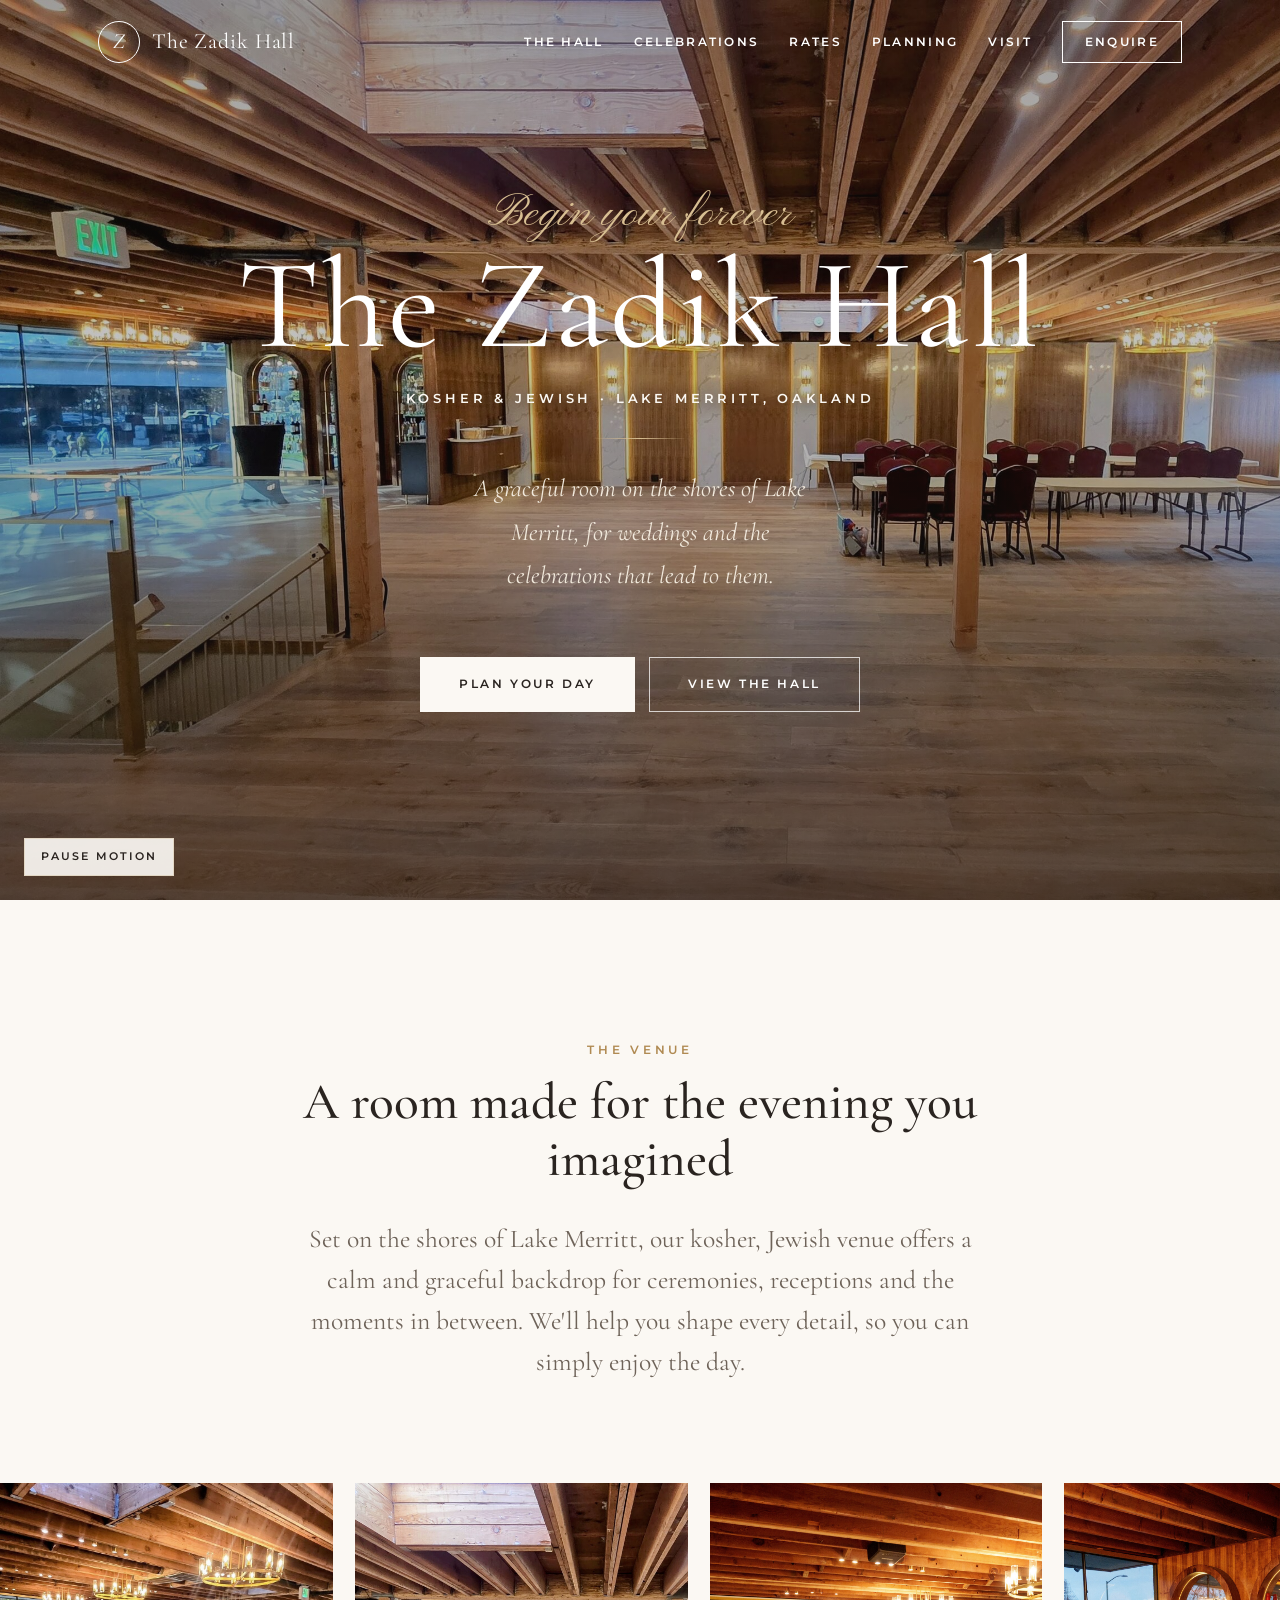
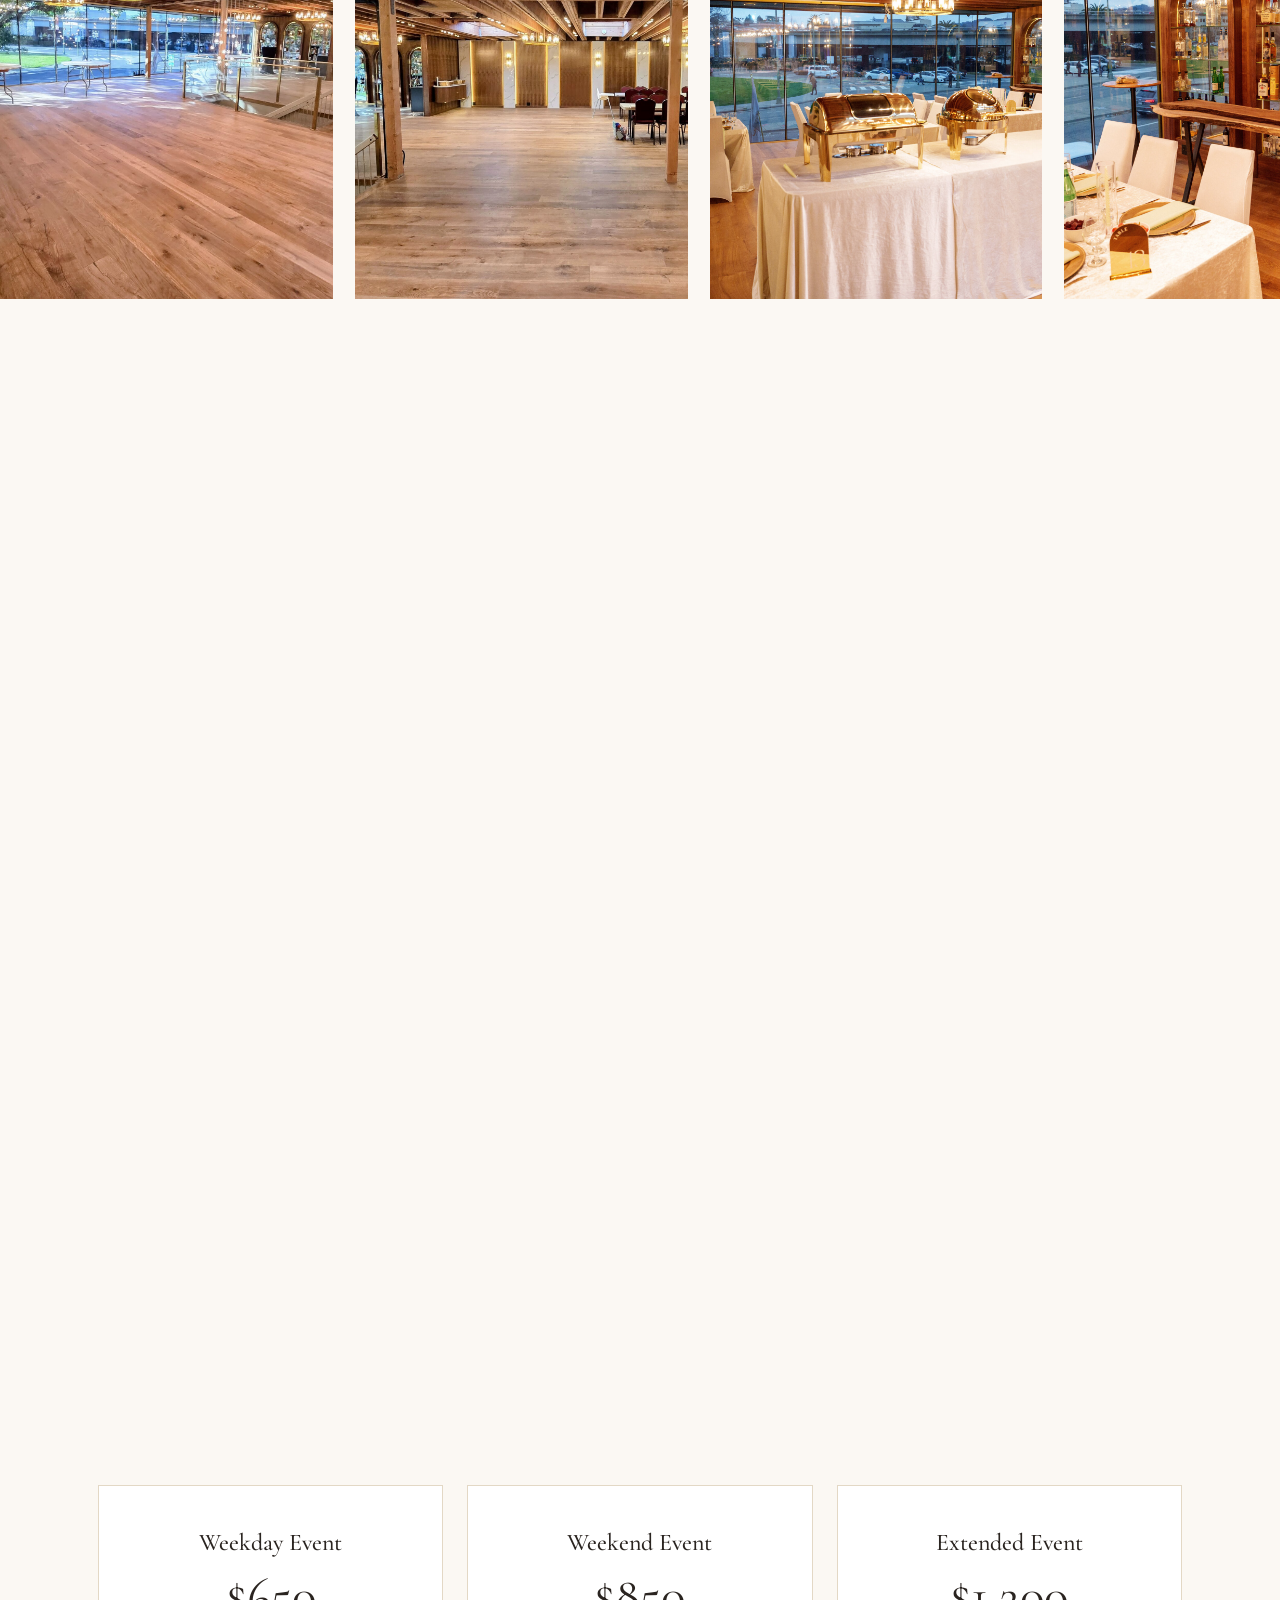
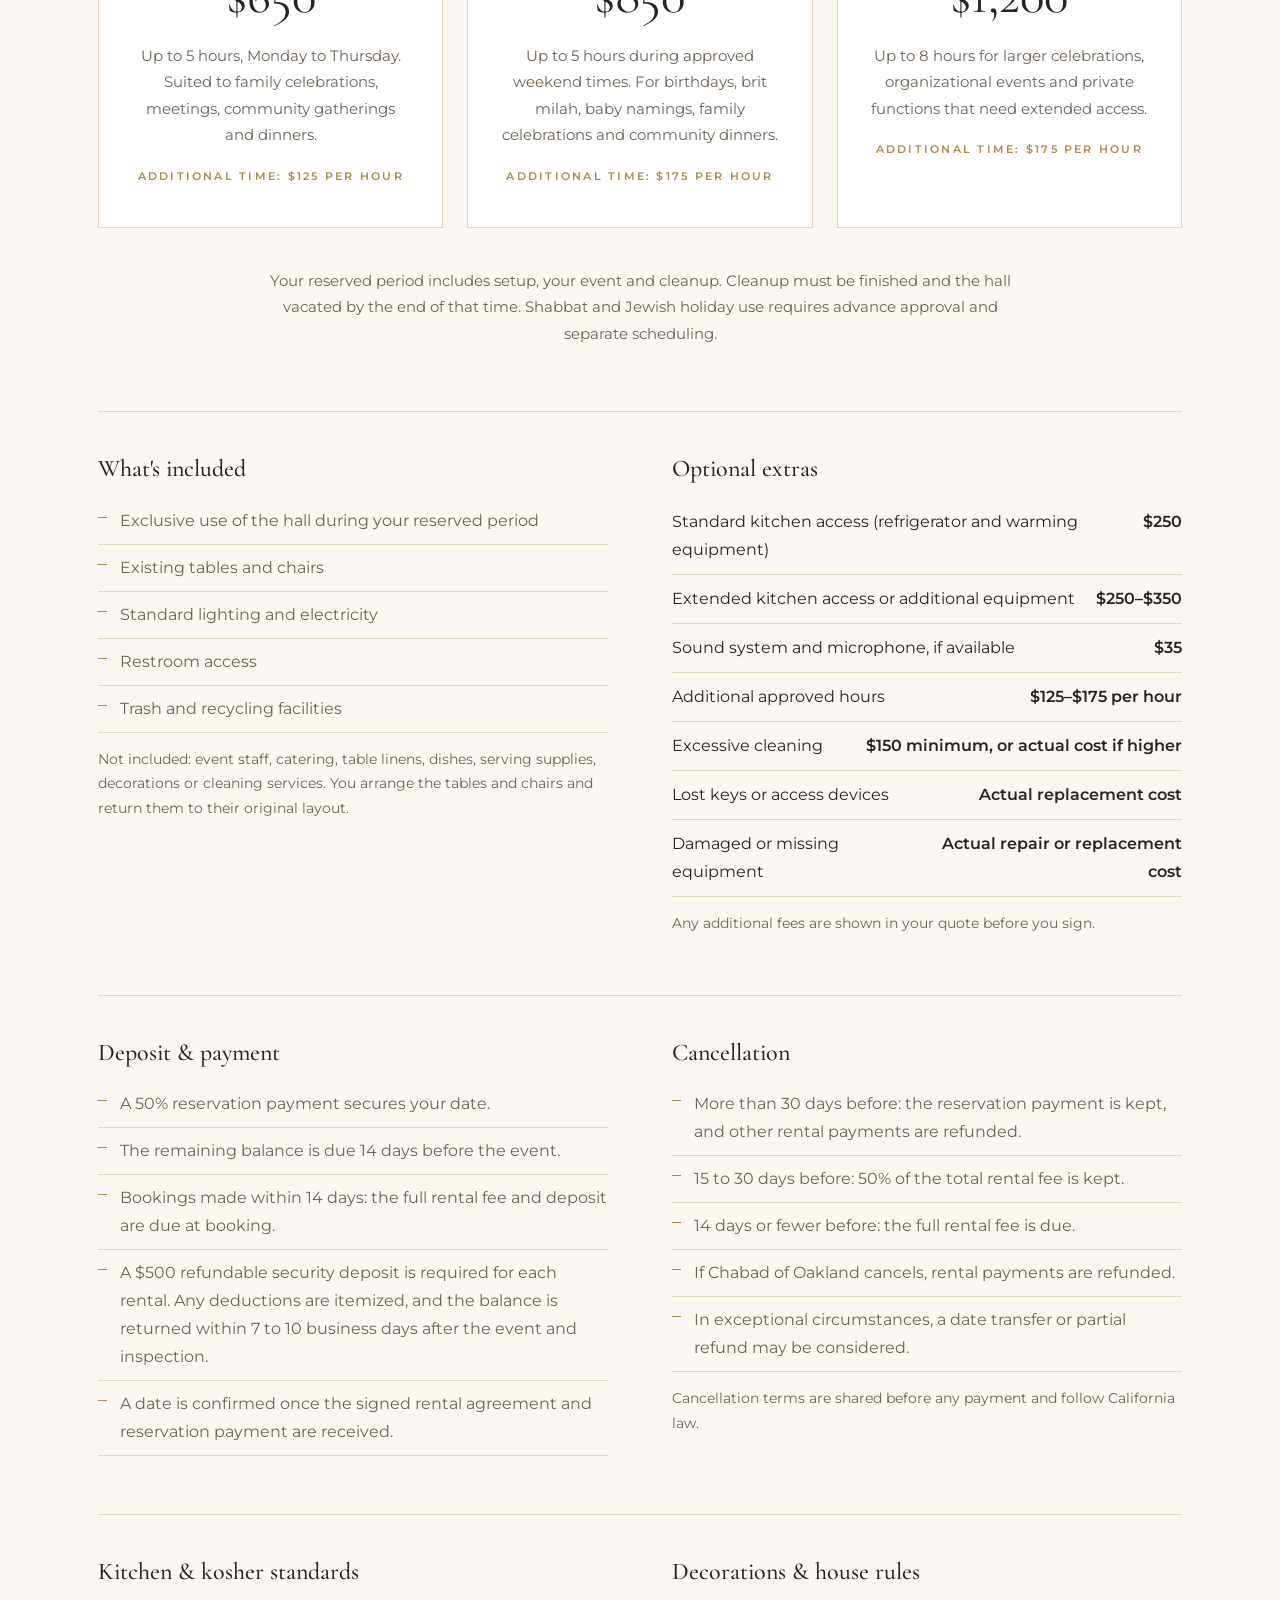
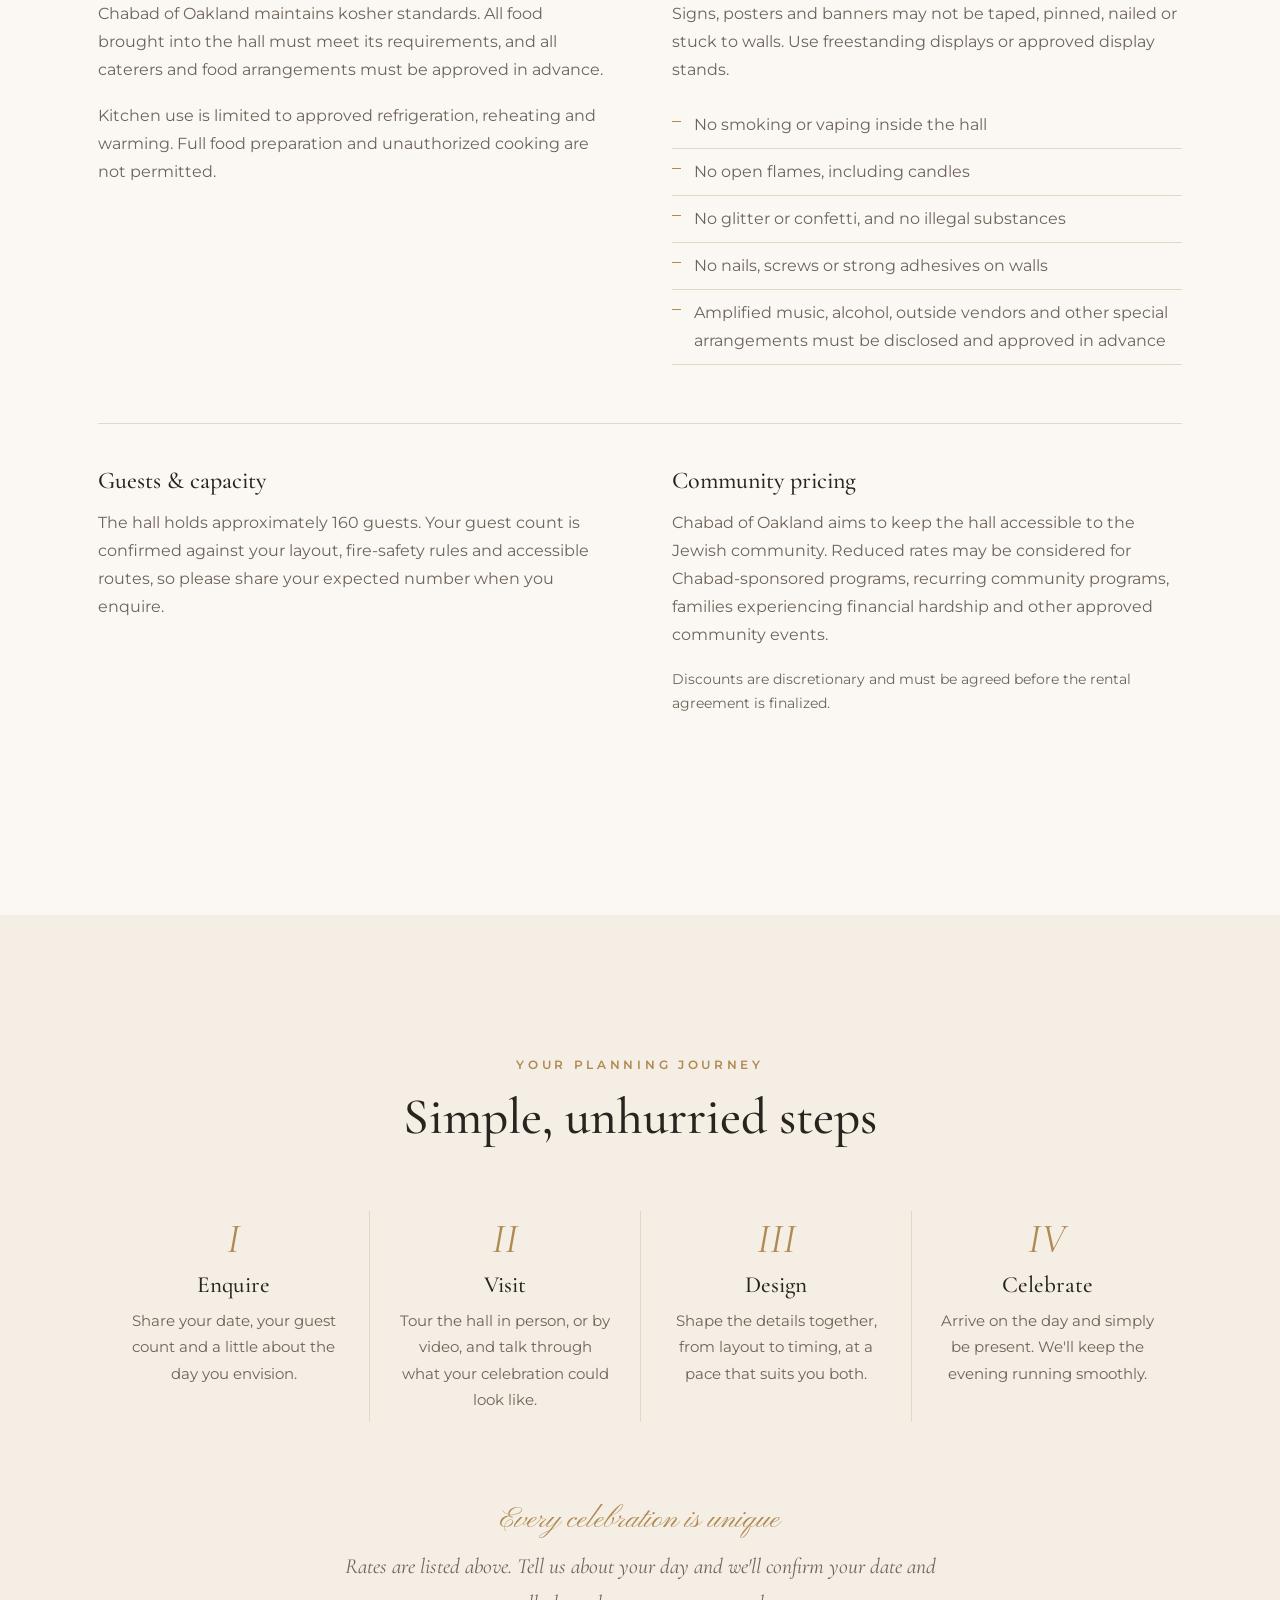
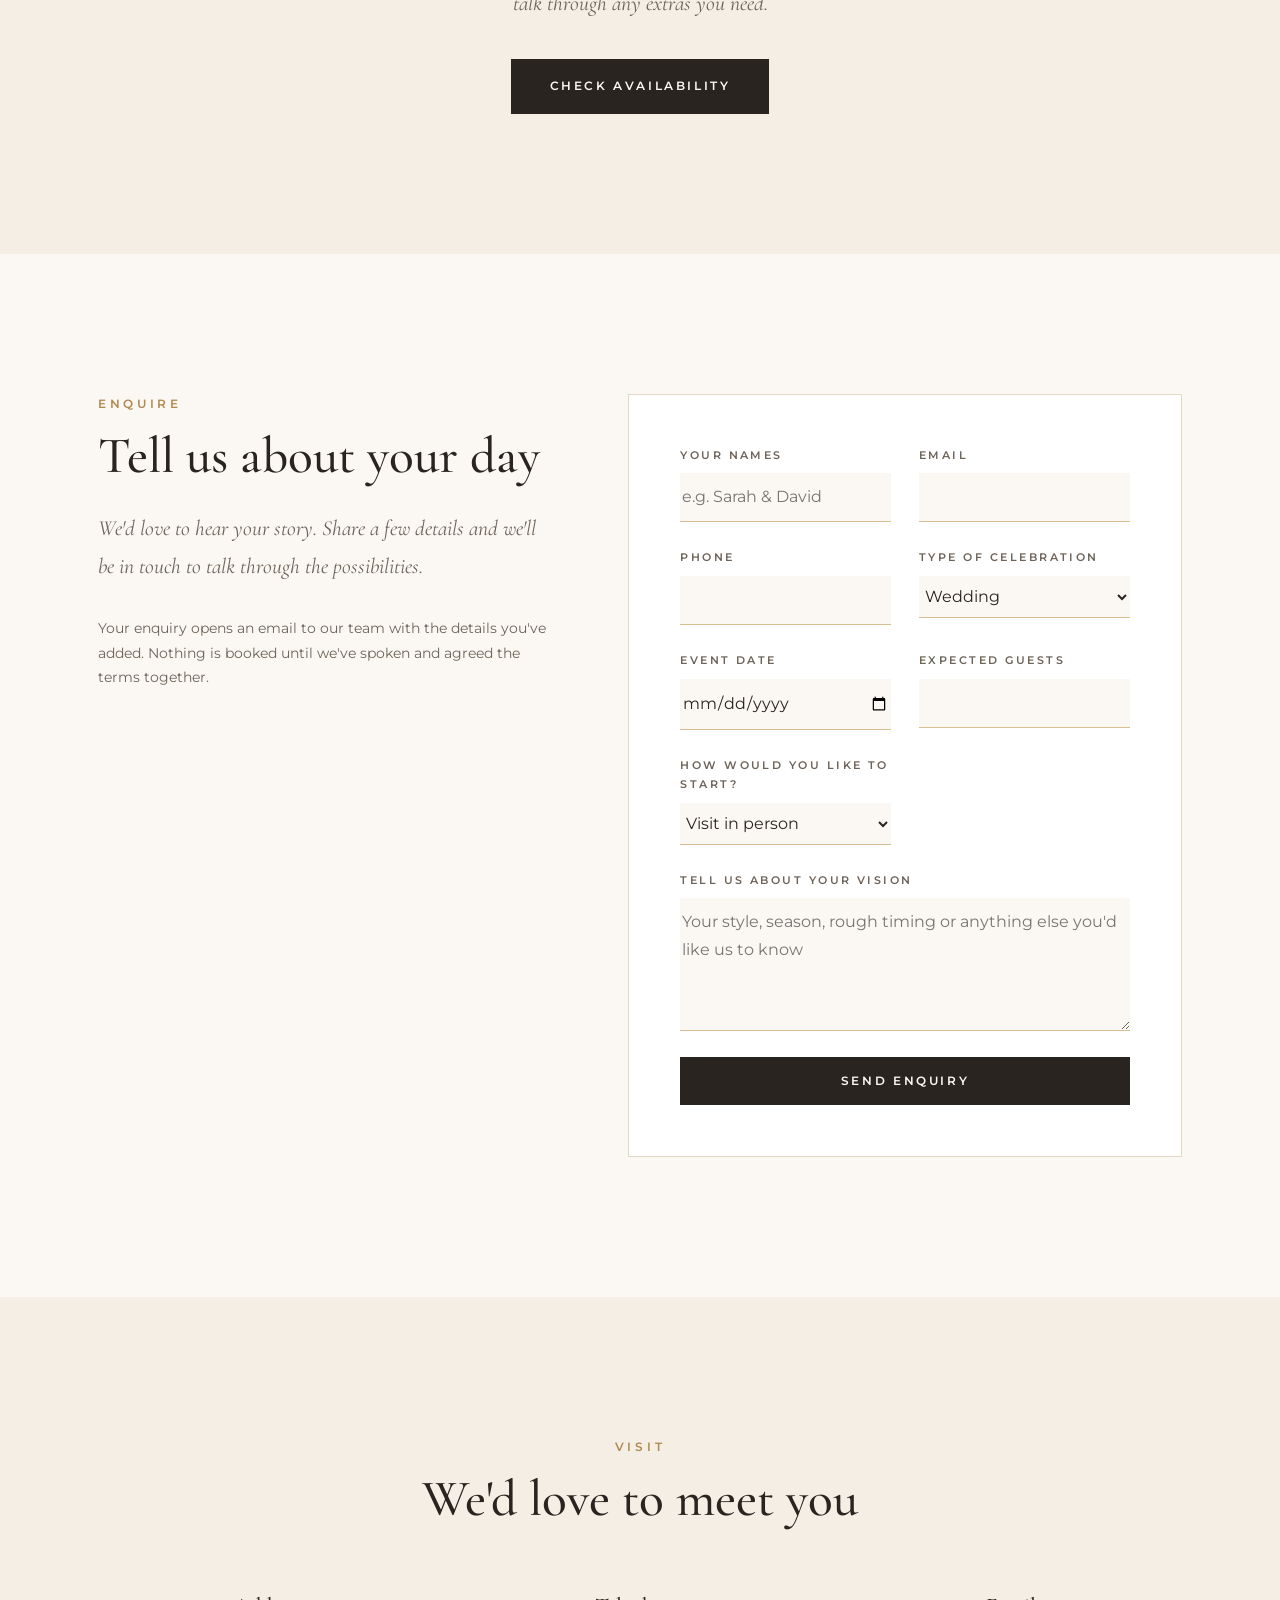
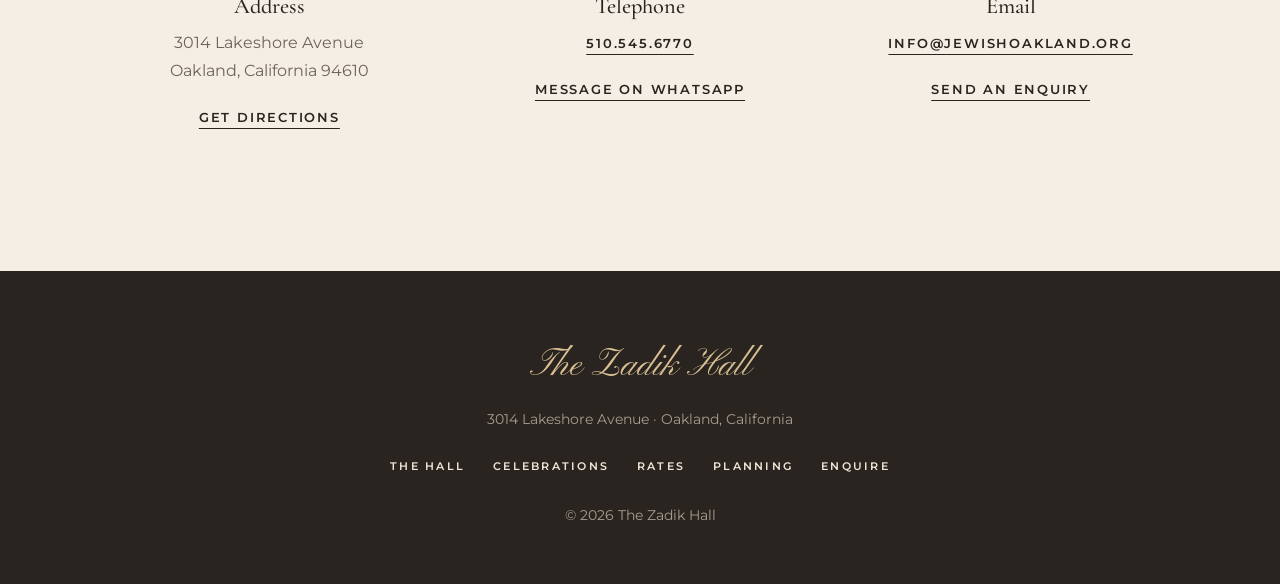
==== wedding-hall/index.html @ 62df823b "Rename venue to The Zadik Hall Update the page title, meta description, header monogram, hero, foote" ====
<!doctype html>
<html lang="en">
<head>
<meta charset="utf-8">
<meta name="viewport" content="width=device-width, initial-scale=1">
<title>The Zadik Hall · Weddings &amp; Celebrations on Lake Merritt</title>
<meta name="description" content="The Zadik Hall is an elegant kosher, Jewish venue on the shores of Lake Merritt in Oakland, for weddings and celebrations. Request your date and plan your day with us.">
<meta name="theme-color" content="#fbf8f3">
<link rel="preconnect" href="https://fonts.googleapis.com">
<link rel="preconnect" href="https://fonts.gstatic.com" crossorigin>
<link href="https://fonts.googleapis.com/css2?family=Cormorant+Garamond:ital,wght@0,400;0,500;0,600;1,400&family=Montserrat:wght@400;500;600&family=Pinyon+Script&display=swap" rel="stylesheet">
<link rel="stylesheet" href="css/styles.css">
</head>
<body>
<a class="skip" href="#main">Skip to content</a>

<header class="site-header" id="top">
  <div class="wrap bar">
    <a class="brand" href="#top" aria-label="The Zadik Hall, back to top">
      <span class="monogram" aria-hidden="true">Z</span>
      <span class="brand-name">The Zadik Hall</span>
    </a>
    <button class="menu-toggle" type="button" aria-expanded="false" aria-controls="nav">Menu</button>
    <nav id="nav" class="nav" aria-label="Main">
      <a href="#hall">The Hall</a>
      <a href="#celebrations">Celebrations</a>
      <a href="#rates">Rates</a>
      <a href="#plan">Planning</a>
      <a href="#visit">Visit</a>
      <a class="nav-cta" href="#enquire">Enquire</a>
    </nav>
  </div>
</header>

<main id="main">

  <section class="hero" aria-label="Welcome">
    <div class="slides" aria-hidden="true">
      <div class="slide is-active"><img src="images/hall-02.jpg" alt=""></div>
      <div class="slide"><img src="images/hall-07.jpg" alt=""></div>
      <div class="slide"><img src="images/hall-05.jpg" alt=""></div>
      <div class="slide"><img src="images/hall-01.jpg" alt=""></div>
    </div>
    <div class="hero-copy">
      <p class="script">Begin your forever</p>
      <h1>The Zadik Hall</h1>
      <p class="hero-tag">Kosher &amp; Jewish · Lake Merritt, Oakland</p>
      <span class="divider" aria-hidden="true"></span>
      <p class="hero-lede">A graceful room on the shores of Lake Merritt, for weddings and the celebrations that lead to them.</p>
      <div class="hero-actions">
        <a class="btn btn-light" href="#enquire">Plan your day</a>
        <a class="btn btn-outline-light" href="#hall">View the hall</a>
      </div>
    </div>
  </section>

  <section class="section intro" id="hall">
    <div class="wrap narrow">
      <p class="eyebrow">The venue</p>
      <h2>A room made for the evening you imagined</h2>
      <p class="intro-text">Set on the shores of Lake Merritt, our kosher, Jewish venue offers a calm and graceful backdrop for ceremonies, receptions and the moments in between. We'll help you shape every detail, so you can simply enjoy the day.</p>
    </div>
  </section>

  <section class="gallery" aria-label="Photographs of the hall">
    <div class="marquee">
      <div class="track" id="track">
        <figure><button type="button" data-index="0" aria-label="View photograph 1 larger"><img src="images/hall-01.jpg" alt="A hall with polished wood floors, chandeliers and glass walls onto the garden"></button></figure>
        <figure><button type="button" data-index="1" aria-label="View photograph 2 larger"><img src="images/hall-02.jpg" alt="An open hall with wood floors, chandeliers and a long table at the far end"></button></figure>
        <figure><button type="button" data-index="2" aria-label="View photograph 3 larger"><img src="images/hall-03.jpg" alt="A buffet with white linens and gold chafing dishes beneath chandeliers"></button></figure>
        <figure><button type="button" data-index="3" aria-label="View photograph 4 larger"><img src="images/hall-04.jpg" alt="A bar with mirrored shelves and arched cabinets beside tall windows"></button></figure>
        <figure><button type="button" data-index="4" aria-label="View photograph 5 larger"><img src="images/hall-05.jpg" alt="Dining tables set with gold chargers and candles beside tall windows"></button></figure>
        <figure><button type="button" data-index="5" aria-label="View photograph 6 larger"><img src="images/hall-06.jpg" alt="Long tables set for dinner in a wood-ceilinged room with tall windows"></button></figure>
        <figure><button type="button" data-index="6" aria-label="View photograph 7 larger"><img src="images/hall-07.jpg" alt="Wedding tables set with white linens, flowers and chandeliers overhead"></button></figure>
        <figure><button type="button" data-index="7" aria-label="View photograph 8 larger"><img src="images/hall-08.jpg" alt="Round tables with gold chargers and white chair covers under chandeliers"></button></figure>
        <figure><button type="button" data-index="8" aria-label="View photograph 9 larger"><img src="images/hall-09.jpg" alt="A table of name cards set out for guests"></button></figure>
        <figure aria-hidden="true"><button type="button" data-index="0" tabindex="-1"><img src="images/hall-01.jpg" alt=""></button></figure>
        <figure aria-hidden="true"><button type="button" data-index="1" tabindex="-1"><img src="images/hall-02.jpg" alt=""></button></figure>
        <figure aria-hidden="true"><button type="button" data-index="2" tabindex="-1"><img src="images/hall-03.jpg" alt=""></button></figure>
        <figure aria-hidden="true"><button type="button" data-index="3" tabindex="-1"><img src="images/hall-04.jpg" alt=""></button></figure>
        <figure aria-hidden="true"><button type="button" data-index="4" tabindex="-1"><img src="images/hall-05.jpg" alt=""></button></figure>
        <figure aria-hidden="true"><button type="button" data-index="5" tabindex="-1"><img src="images/hall-06.jpg" alt=""></button></figure>
        <figure aria-hidden="true"><button type="button" data-index="6" tabindex="-1"><img src="images/hall-07.jpg" alt=""></button></figure>
        <figure aria-hidden="true"><button type="button" data-index="7" tabindex="-1"><img src="images/hall-08.jpg" alt=""></button></figure>
        <figure aria-hidden="true"><button type="button" data-index="8" tabindex="-1"><img src="images/hall-09.jpg" alt=""></button></figure>
      </div>
    </div>
  </section>

  <section class="section celebrations" id="celebrations">
    <div class="wrap">
      <header class="section-head">
        <p class="eyebrow">Celebrations</p>
        <h2>Celebrations we host</h2>
      </header>
      <div class="cards">
        <article class="card">
          <h3>Weddings</h3>
          <p>Ceremony, dinner and dancing, held together in one graceful room for the day you have planned.</p>
        </article>
        <article class="card">
          <h3>Bar &amp; Bas Mitzvos</h3>
          <p>A milestone worth marking, shared with family, friends and the community that has watched you grow.</p>
        </article>
        <article class="card">
          <h3>Bris</h3>
          <p>A joyful welcome for your newborn son, surrounded by the people who will love him most.</p>
        </article>
        <article class="card">
          <h3>Sheva Brachos</h3>
          <p>A festive gathering in honor of the couple's first week of marriage, with family and friends.</p>
        </article>
      </div>
    </div>
  </section>

  <section class="section rates" id="rates">
    <div class="wrap">
      <header class="section-head">
        <p class="eyebrow">Rates &amp; policies</p>
        <h2>Simple, transparent rates</h2>
        <p class="lede">All rentals are subject to availability and approval by Chabad of Oakland.</p>
      </header>

      <div class="rate-cards">
        <article class="rate">
          <h3>Weekday Event</h3>
          <p class="price">$650</p>
          <p class="rate-desc">Up to 5 hours, Monday to Thursday. Suited to family celebrations, meetings, community gatherings and dinners.</p>
          <p class="rate-extra">Additional time: $125 per hour</p>
        </article>
        <article class="rate">
          <h3>Weekend Event</h3>
          <p class="price">$850</p>
          <p class="rate-desc">Up to 5 hours during approved weekend times. For birthdays, brit milah, baby namings, family celebrations and community dinners.</p>
          <p class="rate-extra">Additional time: $175 per hour</p>
        </article>
        <article class="rate">
          <h3>Extended Event</h3>
          <p class="price">$1,200</p>
          <p class="rate-desc">Up to 8 hours for larger celebrations, organizational events and private functions that need extended access.</p>
          <p class="rate-extra">Additional time: $175 per hour</p>
        </article>
      </div>
      <p class="rate-note">Your reserved period includes setup, your event and cleanup. Cleanup must be finished and the hall vacated by the end of that time. Shabbat and Jewish holiday use requires advance approval and separate scheduling.</p>

      <div class="policy-grid">
        <div class="policy">
          <h3>What's included</h3>
          <ul class="ticks">
            <li>Exclusive use of the hall during your reserved period</li>
            <li>Existing tables and chairs</li>
            <li>Standard lighting and electricity</li>
            <li>Restroom access</li>
            <li>Trash and recycling facilities</li>
          </ul>
          <p class="small">Not included: event staff, catering, table linens, dishes, serving supplies, decorations or cleaning services. You arrange the tables and chairs and return them to their original layout.</p>
        </div>
        <div class="policy">
          <h3>Optional extras</h3>
          <dl class="fees">
            <div><dt>Standard kitchen access (refrigerator and warming equipment)</dt><dd>$250</dd></div>
            <div><dt>Extended kitchen access or additional equipment</dt><dd>$250&ndash;$350</dd></div>
            <div><dt>Sound system and microphone, if available</dt><dd>$35</dd></div>
            <div><dt>Additional approved hours</dt><dd>$125&ndash;$175 per hour</dd></div>
            <div><dt>Excessive cleaning</dt><dd>$150 minimum, or actual cost if higher</dd></div>
            <div><dt>Lost keys or access devices</dt><dd>Actual replacement cost</dd></div>
            <div><dt>Damaged or missing equipment</dt><dd>Actual repair or replacement cost</dd></div>
          </dl>
          <p class="small">Any additional fees are shown in your quote before you sign.</p>
        </div>
      </div>

      <div class="policy-grid">
        <div class="policy">
          <h3>Deposit &amp; payment</h3>
          <ul class="ticks">
            <li>A 50% reservation payment secures your date.</li>
            <li>The remaining balance is due 14 days before the event.</li>
            <li>Bookings made within 14 days: the full rental fee and deposit are due at booking.</li>
            <li>A $500 refundable security deposit is required for each rental. Any deductions are itemized, and the balance is returned within 7 to 10 business days after the event and inspection.</li>
            <li>A date is confirmed once the signed rental agreement and reservation payment are received.</li>
          </ul>
        </div>
        <div class="policy">
          <h3>Cancellation</h3>
          <ul class="ticks">
            <li>More than 30 days before: the reservation payment is kept, and other rental payments are refunded.</li>
            <li>15 to 30 days before: 50% of the total rental fee is kept.</li>
            <li>14 days or fewer before: the full rental fee is due.</li>
            <li>If Chabad of Oakland cancels, rental payments are refunded.</li>
            <li>In exceptional circumstances, a date transfer or partial refund may be considered.</li>
          </ul>
          <p class="small">Cancellation terms are shared before any payment and follow California law.</p>
        </div>
      </div>

      <div class="policy-grid">
        <div class="policy">
          <h3>Kitchen &amp; kosher standards</h3>
          <p>Chabad of Oakland maintains kosher standards. All food brought into the hall must meet its requirements, and all caterers and food arrangements must be approved in advance.</p>
          <p>Kitchen use is limited to approved refrigeration, reheating and warming. Full food preparation and unauthorized cooking are not permitted.</p>
        </div>
        <div class="policy">
          <h3>Decorations &amp; house rules</h3>
          <p>Signs, posters and banners may not be taped, pinned, nailed or stuck to walls. Use freestanding displays or approved display stands.</p>
          <ul class="ticks">
            <li>No smoking or vaping inside the hall</li>
            <li>No open flames, including candles</li>
            <li>No glitter or confetti, and no illegal substances</li>
            <li>No nails, screws or strong adhesives on walls</li>
            <li>Amplified music, alcohol, outside vendors and other special arrangements must be disclosed and approved in advance</li>
          </ul>
        </div>
      </div>

      <div class="policy-grid">
        <div class="policy">
          <h3>Guests &amp; capacity</h3>
          <p>The hall holds approximately 160 guests. Your guest count is confirmed against your layout, fire-safety rules and accessible routes, so please share your expected number when you enquire.</p>
        </div>
        <div class="policy">
          <h3>Community pricing</h3>
          <p>Chabad of Oakland aims to keep the hall accessible to the Jewish community. Reduced rates may be considered for Chabad-sponsored programs, recurring community programs, families experiencing financial hardship and other approved community events.</p>
          <p class="small">Discounts are discretionary and must be agreed before the rental agreement is finalized.</p>
        </div>
      </div>
    </div>
  </section>

  <section class="section plan" id="plan">
    <div class="wrap">
      <header class="section-head">
        <p class="eyebrow">Your planning journey</p>
        <h2>Simple, unhurried steps</h2>
      </header>
      <ol class="steps">
        <li><span class="numeral">I</span><h3>Enquire</h3><p>Share your date, your guest count and a little about the day you envision.</p></li>
        <li><span class="numeral">II</span><h3>Visit</h3><p>Tour the hall in person, or by video, and talk through what your celebration could look like.</p></li>
        <li><span class="numeral">III</span><h3>Design</h3><p>Shape the details together, from layout to timing, at a pace that suits you both.</p></li>
        <li><span class="numeral">IV</span><h3>Celebrate</h3><p>Arrive on the day and simply be present. We'll keep the evening running smoothly.</p></li>
      </ol>
      <div class="proposal">
        <p class="script">Every celebration is unique</p>
        <p>Rates are listed above. Tell us about your day and we'll confirm your date and talk through any extras you need.</p>
        <a class="btn btn-dark" href="#enquire">Check availability</a>
      </div>
    </div>
  </section>

  <section class="section enquire" id="enquire">
    <div class="wrap enquire-wrap">
      <div class="enquire-intro">
        <p class="eyebrow">Enquire</p>
        <h2>Tell us about your day</h2>
        <p class="lede">We'd love to hear your story. Share a few details and we'll be in touch to talk through the possibilities.</p>
        <p class="small">Your enquiry opens an email to our team with the details you've added. Nothing is booked until we've spoken and agreed the terms together.</p>
      </div>
      <form class="enquiry" id="enquiry">
        <div class="field">
          <label for="names">Your names</label>
          <input id="names" name="names" type="text" autocomplete="name" placeholder="e.g. Sarah &amp; David" required>
        </div>
        <div class="field">
          <label for="email">Email</label>
          <input id="email" name="email" type="email" autocomplete="email" required>
        </div>
        <div class="field">
          <label for="phone">Phone</label>
          <input id="phone" name="phone" type="tel" autocomplete="tel">
        </div>
        <div class="field">
          <label for="celebration">Type of celebration</label>
          <select id="celebration" name="celebration">
            <option>Wedding</option>
            <option>Bar or Bas Mitzvah</option>
            <option>Bris</option>
            <option>Sheva Brachos</option>
            <option>Something else</option>
          </select>
        </div>
        <div class="field">
          <label for="date">Event date</label>
          <input id="date" name="date" type="date">
        </div>
        <div class="field">
          <label for="guests">Expected guests</label>
          <input id="guests" name="guests" type="number" min="1" inputmode="numeric">
        </div>
        <div class="field">
          <label for="visit">How would you like to start?</label>
          <select id="visit" name="visit">
            <option>Visit in person</option>
            <option>Video call</option>
            <option>Phone call</option>
          </select>
        </div>
        <div class="field full">
          <label for="message">Tell us about your vision</label>
          <textarea id="message" name="message" rows="4" placeholder="Your style, season, rough timing or anything else you'd like us to know"></textarea>
        </div>
        <div class="field full actions">
          <button class="btn btn-dark" type="submit">Send enquiry</button>
        </div>
      </form>
    </div>
  </section>

  <section class="section visit" id="visit">
    <div class="wrap">
      <header class="section-head">
        <p class="eyebrow">Visit</p>
        <h2>We'd love to meet you</h2>
      </header>
      <div class="visit-grid">
        <div class="visit-item">
          <h3>Address</h3>
          <p>3014 Lakeshore Avenue<br>Oakland, California 94610</p>
          <a href="https://maps.google.com/?q=3014+Lakeshore+Ave+Oakland+CA+94610">Get directions</a>
        </div>
        <div class="visit-item">
          <h3>Telephone</h3>
          <p><a href="tel:+15105456770">510.545.6770</a></p>
          <a href="https://wa.me/15105456770">Message on WhatsApp</a>
        </div>
        <div class="visit-item">
          <h3>Email</h3>
          <p><a href="mailto:info@jewishoakland.org">info@jewishoakland.org</a></p>
          <a href="#enquire">Send an enquiry</a>
        </div>
      </div>
    </div>
  </section>

</main>

<footer class="site-footer">
  <div class="wrap footer-inner">
    <p class="script footer-script">The Zadik Hall</p>
    <p class="small">3014 Lakeshore Avenue · Oakland, California</p>
    <nav aria-label="Footer">
      <a href="#hall">The Hall</a>
      <a href="#celebrations">Celebrations</a>
      <a href="#rates">Rates</a>
      <a href="#plan">Planning</a>
      <a href="#enquire">Enquire</a>
    </nav>
    <p class="small">© <span id="year">2026</span> The Zadik Hall</p>
  </div>
</footer>

<button class="motion-toggle" id="motion-toggle" type="button" aria-pressed="false">Pause motion</button>

<dialog class="lightbox" id="lightbox" aria-label="Photograph viewer">
  <img src="" alt="">
  <button class="lb-close" type="button" aria-label="Close">Close</button>
  <button class="lb-prev" type="button" aria-label="Previous photograph">‹</button>
  <button class="lb-next" type="button" aria-label="Next photograph">›</button>
</dialog>

<script src="js/main.js"></script>
</body>
</html>
---- wedding-hall/css/styles.css ----
/* The Zadik Hall: wedding venue site
   Palette and type live in :root so the whole look can be changed in one place. */

:root {
  --ivory: #fbf8f3;
  --linen: #f4eee4;
  --sand: #e6dac6;
  --champagne: #b08a52;
  --champagne-soft: #d8bf93;
  --espresso: #2a2420;
  --muted: #6e6359;
  --line: #e3d8c5;
  --white: #ffffff;
  --serif: "Cormorant Garamond", "Times New Roman", serif;
  --sans: "Montserrat", system-ui, -apple-system, "Segoe UI", sans-serif;
  --script: "Pinyon Script", "Brush Script MT", cursive;
  --wrap: 1140px;
  --ease: cubic-bezier(.22, .61, .36, 1);
}

* { box-sizing: border-box; }
html { scroll-behavior: smooth; scroll-padding-top: 90px; }
body {
  margin: 0;
  background: var(--ivory);
  color: var(--espresso);
  font-family: var(--sans);
  font-size: 16px;
  line-height: 1.75;
  -webkit-font-smoothing: antialiased;
}
img { display: block; max-width: 100%; }
a { color: var(--espresso); }
p { margin: 0 0 1.1em; }
h1, h2, h3 {
  font-family: var(--serif);
  font-weight: 500;
  line-height: 1.12;
  margin: 0 0 .5em;
  color: var(--espresso);
}
h2 { font-size: clamp(2.1rem, 4.2vw, 3.2rem); }
h3 { font-size: 1.6rem; }
:focus-visible { outline: 1px solid var(--champagne); outline-offset: 4px; }

.wrap { max-width: var(--wrap); margin: 0 auto; padding: 0 28px; }
.narrow { max-width: 760px; text-align: center; }

.eyebrow {
  font-size: .72rem;
  font-weight: 600;
  letter-spacing: .32em;
  text-transform: uppercase;
  color: var(--champagne);
  margin: 0 0 1.2em;
}
.script {
  font-family: var(--script);
  font-size: 1.9rem;
  line-height: 1.2;
  color: var(--champagne);
  margin: 0 0 .3em;
}
.lede { font-family: var(--serif); font-size: 1.35rem; font-style: italic; color: var(--muted); }
.small { font-size: .88rem; color: var(--muted); }
.skip { position: absolute; left: -999px; }
.skip:focus { left: 16px; top: 16px; z-index: 200; background: var(--white); padding: 8px 14px; }

/* Buttons */
.btn {
  display: inline-block;
  padding: 16px 38px;
  font-family: var(--sans);
  font-size: .74rem;
  font-weight: 600;
  letter-spacing: .22em;
  text-transform: uppercase;
  text-decoration: none;
  border: 1px solid transparent;
  border-radius: 0;
  cursor: pointer;
  transition: background .4s var(--ease), color .4s var(--ease), border-color .4s var(--ease);
}
.btn-light { background: var(--ivory); color: var(--espresso); }
.btn-light:hover { background: var(--champagne-soft); }
.btn-outline-light { border-color: rgba(255,255,255,.75); color: var(--white); }
.btn-outline-light:hover { background: rgba(255,255,255,.14); }
.btn-dark { background: var(--espresso); color: var(--ivory); }
.btn-dark:hover { background: var(--champagne); }

/* Header */
.site-header {
  position: fixed;
  inset: 0 0 auto 0;
  z-index: 100;
  color: var(--white);
  transition: background .5s var(--ease), color .5s var(--ease), box-shadow .5s var(--ease);
}
.site-header.solid {
  background: rgba(251,248,243,.96);
  color: var(--espresso);
  box-shadow: 0 1px 0 var(--line);
  backdrop-filter: blur(6px);
}
.bar { display: flex; align-items: center; justify-content: space-between; min-height: 84px; }
.brand { display: flex; align-items: center; gap: 12px; text-decoration: none; color: inherit; }
.monogram {
  display: grid;
  place-items: center;
  width: 42px;
  height: 42px;
  border: 1px solid currentColor;
  border-radius: 50%;
  font-family: var(--serif);
  font-size: 1.35rem;
  font-style: italic;
}
.brand-name { font-family: var(--serif); font-size: 1.35rem; letter-spacing: .04em; }
.nav { display: flex; align-items: center; gap: 30px; }
.nav a {
  text-decoration: none;
  color: inherit;
  font-size: .72rem;
  font-weight: 600;
  letter-spacing: .2em;
  text-transform: uppercase;
  position: relative;
}
.nav a:not(.nav-cta)::after {
  content: "";
  position: absolute;
  left: 0; right: 0; bottom: -6px;
  height: 1px;
  background: currentColor;
  transform: scaleX(0);
  transform-origin: left;
  transition: transform .4s var(--ease);
}
.nav a:not(.nav-cta):hover::after { transform: scaleX(1); }
.nav-cta { border: 1px solid currentColor; padding: 10px 22px; }
.nav-cta:hover { background: currentColor; }
.nav-cta:hover { color: var(--ivory) !important; }
.site-header.solid .nav-cta:hover { color: var(--ivory) !important; }
.menu-toggle {
  display: none;
  background: none;
  border: 1px solid currentColor;
  color: inherit;
  padding: 8px 16px;
  font: inherit;
  font-size: .72rem;
  letter-spacing: .2em;
  text-transform: uppercase;
  cursor: pointer;
}

/* Hero: slow crossfade with a gentle zoom */
.hero {
  position: relative;
  height: 100vh;
  min-height: 640px;
  max-height: 1000px;
  display: grid;
  place-items: center;
  text-align: center;
  color: var(--white);
  overflow: hidden;
  background: var(--espresso);
}
.hero::after {
  content: "";
  position: absolute;
  inset: 0;
  z-index: 1;
  background: linear-gradient(180deg, rgba(30,24,20,.42) 0%, rgba(30,24,20,.25) 40%, rgba(30,24,20,.7) 100%);
}
.slides { position: absolute; inset: 0; }
.slide { position: absolute; inset: 0; opacity: 0; transition: opacity 2.6s ease; }
.slide.is-active { opacity: 1; }
.slide img {
  width: 100%;
  height: 100%;
  object-fit: cover;
  transform: scale(1.12);
  transition: transform 12s ease-out;
}
.slide.is-active img { transform: scale(1); }
.hero-copy { position: relative; z-index: 2; padding: 0 24px; max-width: 880px; }
.hero .script { color: var(--champagne-soft); font-size: clamp(2rem, 4vw, 2.8rem); margin-bottom: 0; }
.hero h1 {
  color: var(--white);
  font-size: clamp(3.6rem, 10vw, 8rem);
  font-weight: 400;
  letter-spacing: .02em;
  margin: 0;
  line-height: 1;
}
.hero-tag {
  margin: 18px 0 0;
  font-size: .8rem;
  font-weight: 600;
  letter-spacing: .3em;
  text-transform: uppercase;
  color: var(--ivory);
  text-shadow: 0 1px 14px rgba(20,16,13,.7);
}
.divider {
  display: block;
  width: 96px;
  height: 1px;
  margin: 28px auto;
  background: linear-gradient(90deg, transparent, var(--champagne-soft), transparent);
}
.hero-lede {
  font-family: var(--serif);
  font-size: clamp(1.25rem, 2.2vw, 1.55rem);
  font-style: italic;
  color: #f1e9dc;
  max-width: 32ch;
  margin: 0 auto 2.4em;
}
.hero-actions { display: flex; gap: 14px; justify-content: center; flex-wrap: wrap; }

/* Sections */
.section { padding: clamp(80px, 11vw, 140px) 0; }
.section-head { text-align: center; margin-bottom: 64px; }
.section-head h2 { margin: 0; }
.intro { padding-bottom: clamp(60px, 8vw, 100px); }
.intro h2 { margin-bottom: .6em; }
.intro-text { font-family: var(--serif); font-size: clamp(1.3rem, 2.2vw, 1.6rem); line-height: 1.6; color: var(--muted); margin: 0 auto; max-width: 36em; }

/* Photo strip: a slow, continuous drift. Pauses on hover and when motion is paused. */
.gallery { padding: 0 0 clamp(80px, 11vw, 140px); overflow: hidden; }
.marquee { overflow: hidden; }
.track {
  display: flex;
  gap: 22px;
  width: max-content;
  animation: drift 70s linear infinite;
}
.track:hover,
.paused .track { animation-play-state: paused; }
.track figure { margin: 0; flex: none; }
.track button {
  display: block;
  width: clamp(260px, 26vw, 400px);
  aspect-ratio: 4 / 5;
  padding: 0;
  border: 0;
  background: var(--sand);
  cursor: zoom-in;
  overflow: hidden;
}
.track img {
  width: 100%;
  height: 100%;
  object-fit: cover;
  transition: transform 1.2s var(--ease), filter 1.2s var(--ease);
  filter: saturate(.92);
}
.track button:hover img { transform: scale(1.05); filter: saturate(1); }
@keyframes drift {
  from { transform: translateX(0); }
  to { transform: translateX(-50%); }
}

/* Celebrations */
.cards { display: grid; grid-template-columns: repeat(4, 1fr); gap: 24px; }
.card {
  padding: 48px 28px 44px;
  border: 1px solid var(--line);
  background: var(--white);
  text-align: center;
  transition: transform .6s var(--ease), box-shadow .6s var(--ease);
}
.card:hover { transform: translateY(-6px); box-shadow: 0 24px 48px -28px rgba(42,36,32,.35); }
.card h3 { margin-bottom: .6em; }
.card p { color: var(--muted); margin: 0; }

/* Rates and policies */
.rate-cards { display: grid; grid-template-columns: repeat(3, 1fr); gap: 24px; }
.rate { background: var(--white); border: 1px solid var(--line); padding: 44px 32px 40px; text-align: center; }
.rate h3 { font-size: 1.5rem; margin-bottom: .2em; }
.price { font-family: var(--serif); font-size: 3.2rem; line-height: 1; color: var(--espresso); margin: 14px 0 20px; }
.rate-desc { color: var(--muted); font-size: .95rem; margin: 0 0 18px; }
.rate-extra { font-size: .7rem; font-weight: 600; letter-spacing: .2em; text-transform: uppercase; color: var(--champagne); margin: 0; }
.rate-note { max-width: 760px; margin: 40px auto 64px; text-align: center; color: var(--muted); font-size: .95rem; }
.policy-grid { display: grid; grid-template-columns: minmax(0, 1fr) minmax(0, 1fr); gap: 48px 64px; padding: 44px 0; border-top: 1px solid var(--line); }
.policy h3 { font-size: 1.5rem; margin-bottom: .6em; }
.policy p { color: var(--muted); }
.ticks { list-style: none; padding: 0; margin: 0 0 14px; }
.ticks li { position: relative; padding: 9px 0 9px 22px; border-bottom: 1px solid var(--line); color: var(--muted); }
.ticks li::before { content: ""; position: absolute; left: 0; top: 19px; width: 9px; height: 1px; background: var(--champagne); }
.fees { margin: 0 0 14px; }
.fees div { display: flex; justify-content: space-between; gap: 18px; padding: 10px 0; border-bottom: 1px solid var(--line); }
.fees dt { color: var(--espresso); }
.fees dd { margin: 0; font-weight: 600; text-align: right; }

/* Planning steps */
.plan { background: var(--linen); }
.steps {
  list-style: none;
  margin: 0 0 80px;
  padding: 0;
  display: grid;
  grid-template-columns: repeat(4, 1fr);
  gap: 0;
  counter-reset: none;
}
.steps li {
  padding: 8px 28px;
  text-align: center;
  border-left: 1px solid var(--line);
}
.steps li:first-child { border-left: 0; }
.steps h3 { font-size: 1.45rem; margin-bottom: .4em; }
.steps p { color: var(--muted); font-size: .95rem; margin: 0; }
.numeral {
  display: block;
  font-family: var(--serif);
  font-style: italic;
  font-size: 2.6rem;
  color: var(--champagne);
  line-height: 1;
  margin-bottom: 12px;
}
.proposal { text-align: center; max-width: 620px; margin: 0 auto; }
.proposal p:not(.script) { font-family: var(--serif); font-size: 1.35rem; font-style: italic; color: var(--muted); }
.proposal .btn { margin-top: 12px; }

/* Enquiry */
.enquire-wrap { display: grid; grid-template-columns: .9fr 1.1fr; gap: clamp(40px, 6vw, 96px); align-items: start; }
.enquire-intro h2 { margin-bottom: .5em; }
.enquire-intro .lede { margin-bottom: 1.4em; }
.enquiry {
  background: var(--white);
  border: 1px solid var(--line);
  padding: clamp(32px, 4vw, 52px);
  display: grid;
  grid-template-columns: 1fr 1fr;
  gap: 26px 28px;
}
.field { display: flex; flex-direction: column; gap: 8px; }
.field.full { grid-column: 1 / -1; }
.field label {
  font-size: .7rem;
  font-weight: 600;
  letter-spacing: .22em;
  text-transform: uppercase;
  color: var(--muted);
}
.field input,
.field select,
.field textarea {
  font: inherit;
  font-size: 1rem;
  color: var(--espresso);
  background: var(--ivory);
  border: 0;
  border-bottom: 1px solid var(--champagne-soft);
  padding: 10px 2px;
  border-radius: 0;
  width: 100%;
  transition: border-color .3s ease, background .3s ease;
}
.field input:focus,
.field select:focus,
.field textarea:focus {
  outline: none;
  border-bottom-color: var(--champagne);
  background: var(--white);
}
.field textarea { resize: vertical; min-height: 96px; }
.field .actions { flex-direction: row; justify-content: flex-start; }
.field .actions .btn { width: 100%; text-align: center; }

/* Visit */
.visit { background: var(--linen); }
.visit-grid { display: grid; grid-template-columns: repeat(3, 1fr); gap: 28px; text-align: center; }
.visit-item h3 { font-size: 1.4rem; }
.visit-item p { color: var(--muted); }
.visit-item a { font-size: .8rem; letter-spacing: .14em; text-transform: uppercase; font-weight: 600; text-underline-offset: 6px; }

/* Footer */
.site-footer { background: var(--espresso); color: #d9cfc0; padding: 72px 0 56px; text-align: center; }
.footer-inner { display: grid; gap: 18px; justify-items: center; }
.footer-script { color: var(--champagne-soft); font-size: 2.4rem; margin: 0; }
.site-footer .small { color: #a79c8e; margin: 0; }
.site-footer nav { display: flex; flex-wrap: wrap; gap: 28px; justify-content: center; margin: 8px 0; }
.site-footer nav a {
  color: #efe6d6;
  text-decoration: none;
  font-size: .7rem;
  font-weight: 600;
  letter-spacing: .2em;
  text-transform: uppercase;
}
.site-footer nav a:hover { color: var(--champagne-soft); }

/* Motion control (required for moving content: lets visitors stop the slideshow and photo strip) */
.motion-toggle {
  position: fixed;
  left: 24px;
  bottom: 24px;
  z-index: 90;
  background: rgba(251,248,243,.92);
  color: var(--espresso);
  border: 1px solid var(--line);
  padding: 9px 16px;
  font: inherit;
  font-size: .66rem;
  font-weight: 600;
  letter-spacing: .2em;
  text-transform: uppercase;
  cursor: pointer;
}
.motion-toggle:hover { border-color: var(--champagne); }

/* Lightbox */
.lightbox {
  border: 0;
  padding: 0;
  background: transparent;
  max-width: 100vw;
  max-height: 100vh;
  width: 100vw;
  height: 100vh;
  display: none;
}
.lightbox[open] { display: grid; place-items: center; }
.lightbox::backdrop { background: rgba(24,20,17,.94); }
.lightbox img {
  max-width: min(1000px, 88vw);
  max-height: 84vh;
  object-fit: contain;
}
.lightbox button {
  position: absolute;
  background: none;
  border: 0;
  color: var(--ivory);
  font-family: var(--sans);
  font-size: .72rem;
  letter-spacing: .2em;
  text-transform: uppercase;
  cursor: pointer;
  padding: 12px;
}
.lightbox button:hover { color: var(--champagne-soft); }
.lb-close { top: 16px; right: 20px; }
.lb-prev, .lb-next { top: 50%; transform: translateY(-50%); font-family: var(--serif); font-size: 2.6rem; line-height: 1; letter-spacing: 0; }
.lb-prev { left: 16px; }
.lb-next { right: 16px; }

/* Reveal on scroll (only when JS runs and motion is allowed) */
.js .reveal { opacity: 0; transform: translateY(24px); transition: opacity 1.1s var(--ease), transform 1.1s var(--ease); }
.js .reveal.is-visible { opacity: 1; transform: none; }

/* Responsive */
@media (max-width: 960px) {
  .menu-toggle { display: block; }
  .nav {
    display: none;
    position: absolute;
    top: 100%;
    left: 0;
    right: 0;
    flex-direction: column;
    gap: 0;
    background: var(--ivory);
    color: var(--espresso);
    box-shadow: 0 16px 32px -20px rgba(42,36,32,.4);
    padding: 8px 0 20px;
  }
  .nav.open { display: flex; }
  .nav a { padding: 14px 28px; width: 100%; }
  .nav a::after { display: none; }
  .nav-cta { margin: 12px 28px 0; width: auto; text-align: center; }
  .cards { grid-template-columns: 1fr 1fr; }
  .rate-cards { grid-template-columns: 1fr; max-width: 520px; margin: 0 auto; }
  .policy-grid { grid-template-columns: minmax(0, 1fr); gap: 40px; }
  .steps { grid-template-columns: 1fr 1fr; row-gap: 48px; }
  .steps li:nth-child(3) { border-left: 0; }
  .enquire-wrap { grid-template-columns: 1fr; }
  .visit-grid { grid-template-columns: 1fr; gap: 40px; }
}
@media (max-width: 640px) {
  body { font-size: 15.5px; }
  .wrap { padding: 0 20px; }
  .bar { min-height: 72px; }
  .brand-name { font-size: 1.15rem; }
  .hero { min-height: 580px; }
  .hero-copy { padding: 0 20px; }
  .btn { padding: 14px 26px; }
  .hero-actions { flex-direction: column; align-items: center; }
  .hero-actions .btn { width: 100%; max-width: 280px; }
  .track button { width: 240px; }
  .cards { grid-template-columns: 1fr; }
  .steps { grid-template-columns: 1fr; }
  .steps li { border-left: 0; border-top: 1px solid var(--line); padding: 28px 8px; }
  .steps li:first-child { border-top: 0; }
  .enquiry { grid-template-columns: 1fr; padding: 28px 22px; }
  .motion-toggle { left: 16px; bottom: 16px; }
}

@media (prefers-reduced-motion: reduce) {
  *, *::before, *::after {
    animation: none !important;
    transition-duration: .01ms !important;
    scroll-behavior: auto !important;
  }
  .slide img { transform: none !important; }
  .js .reveal { opacity: 1; transform: none; }
}
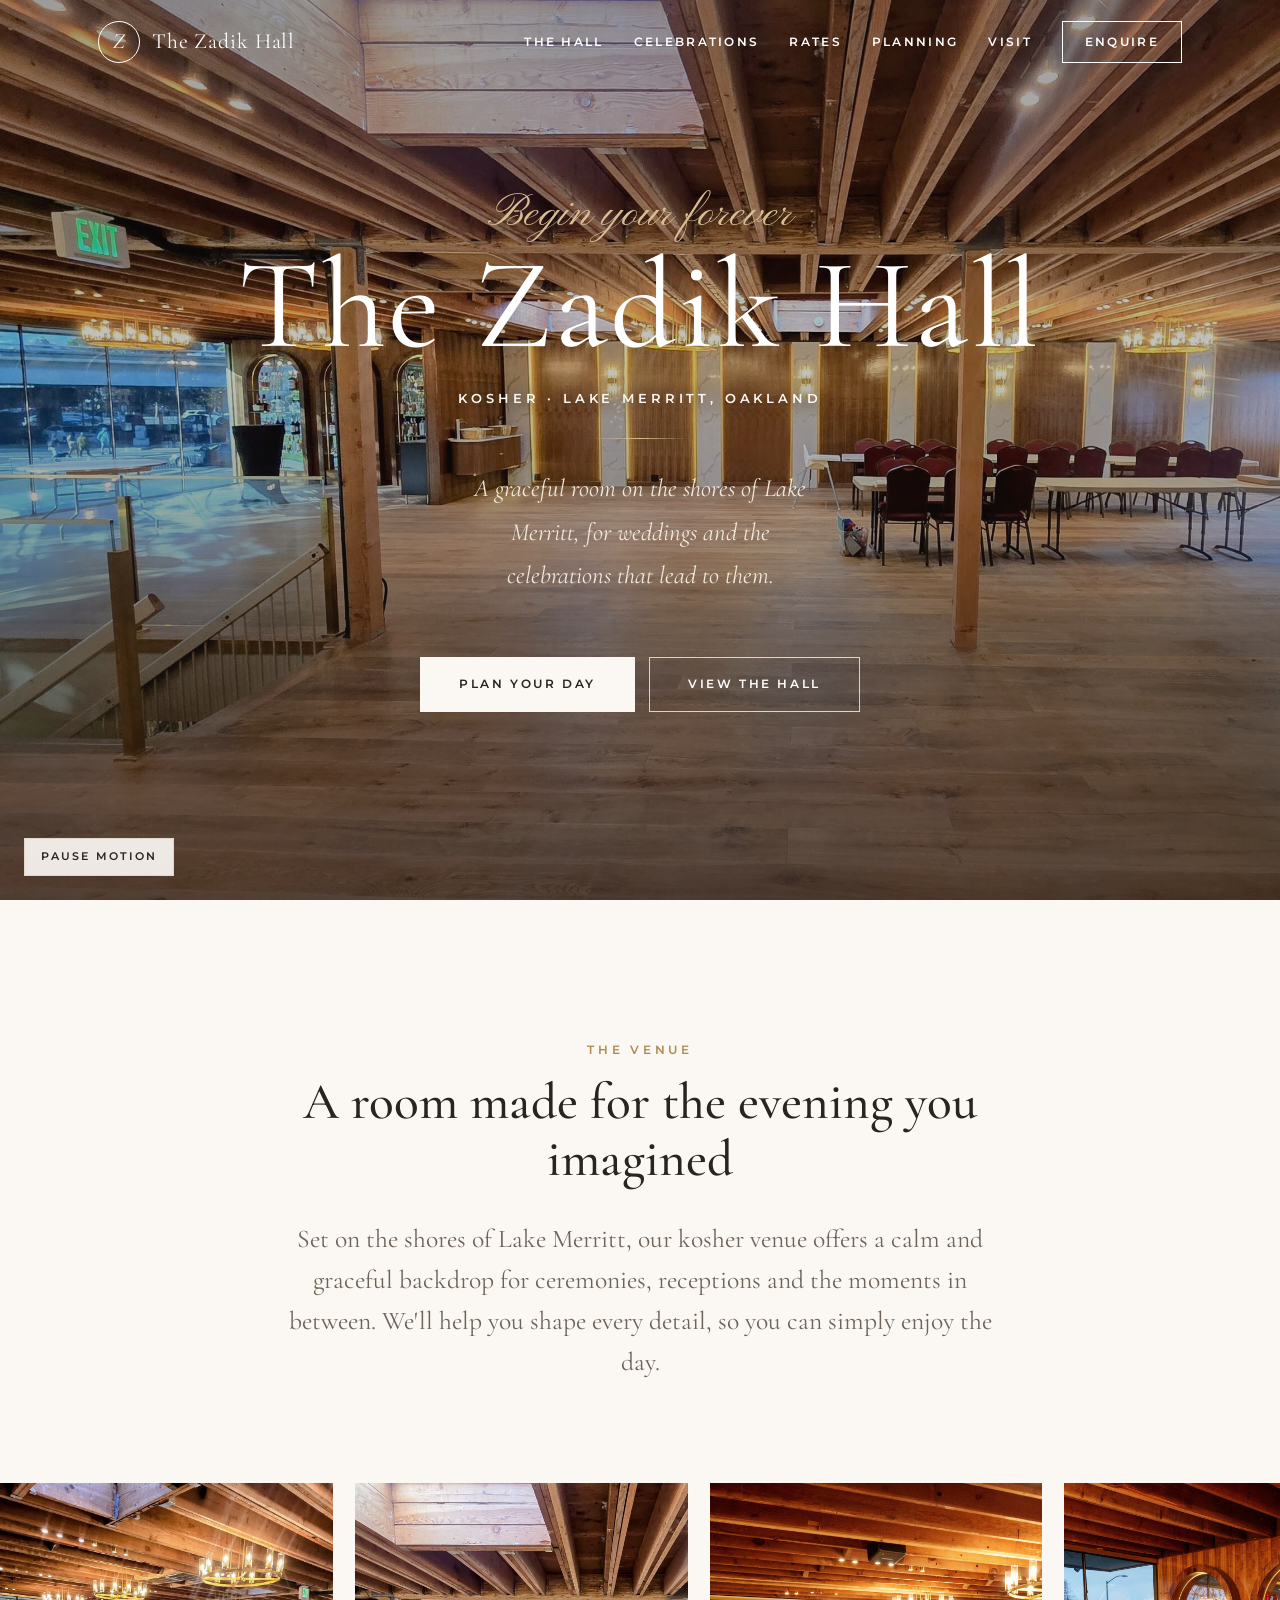
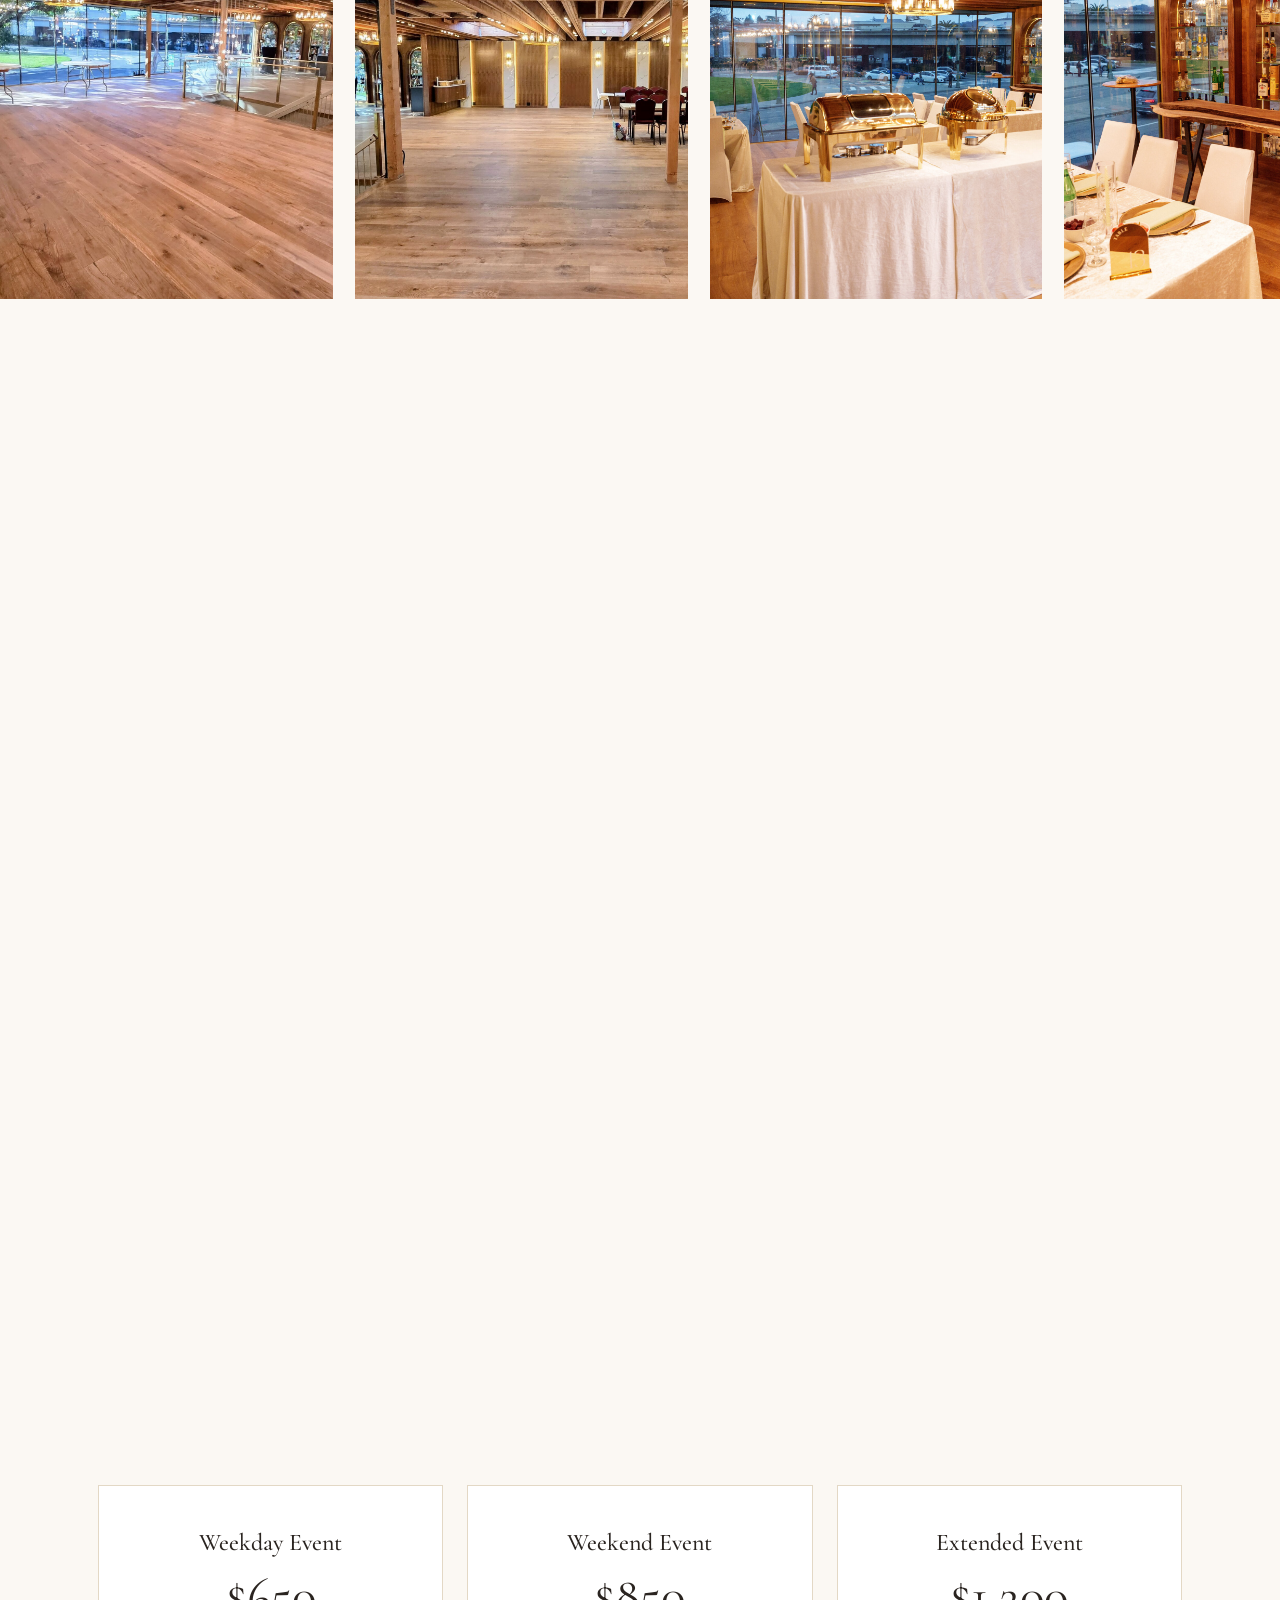
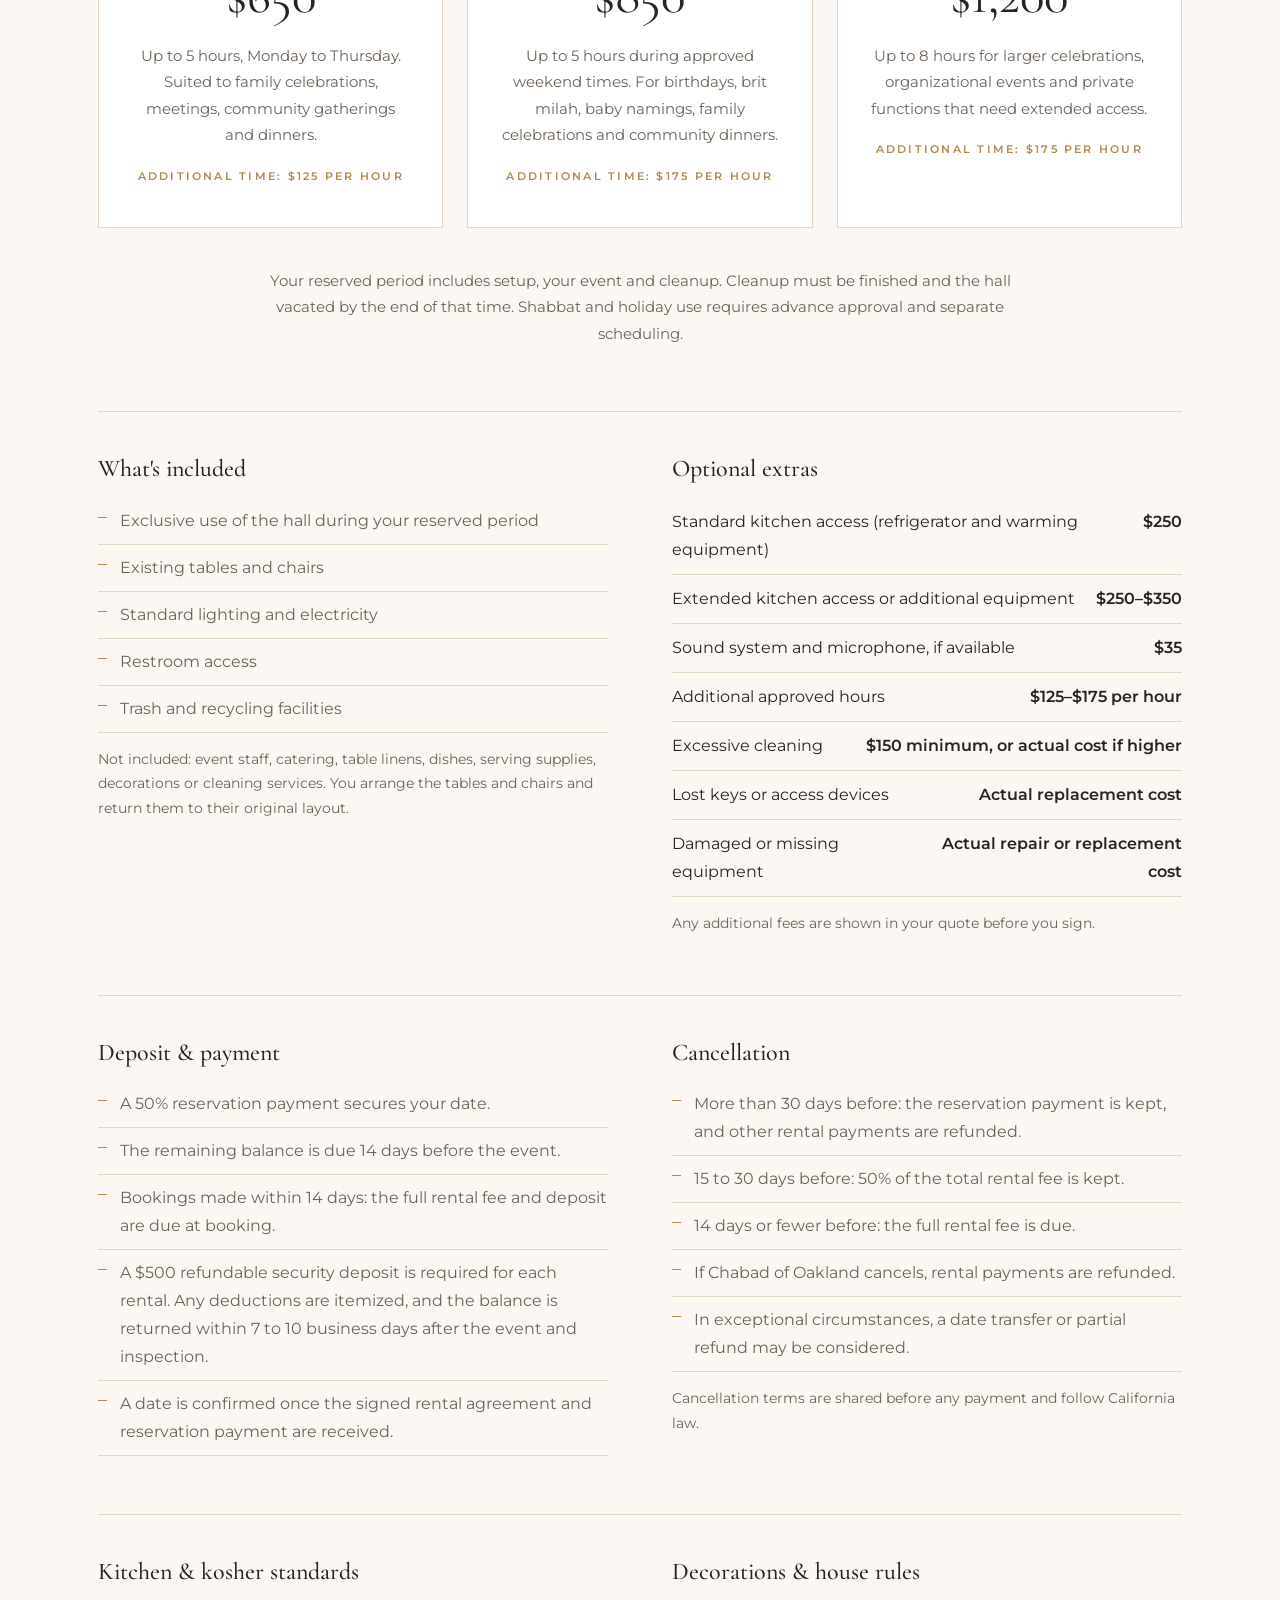
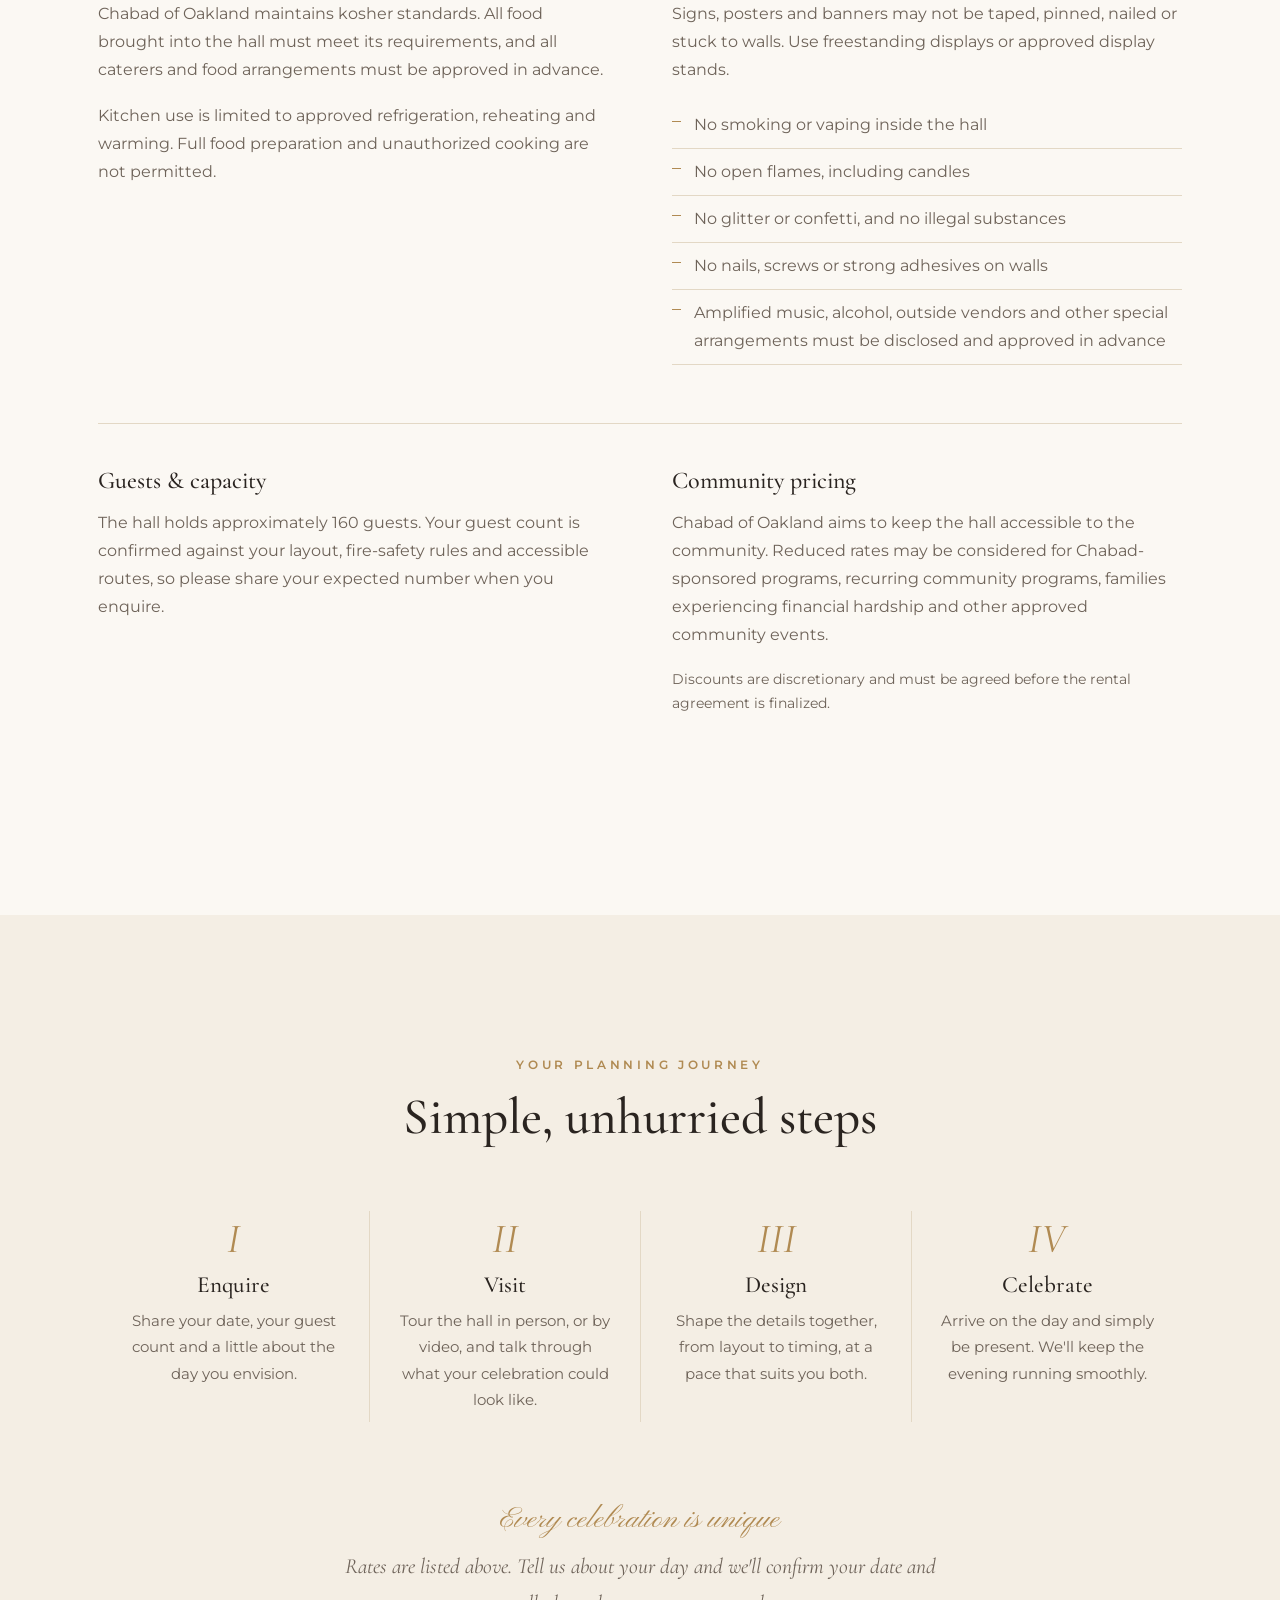
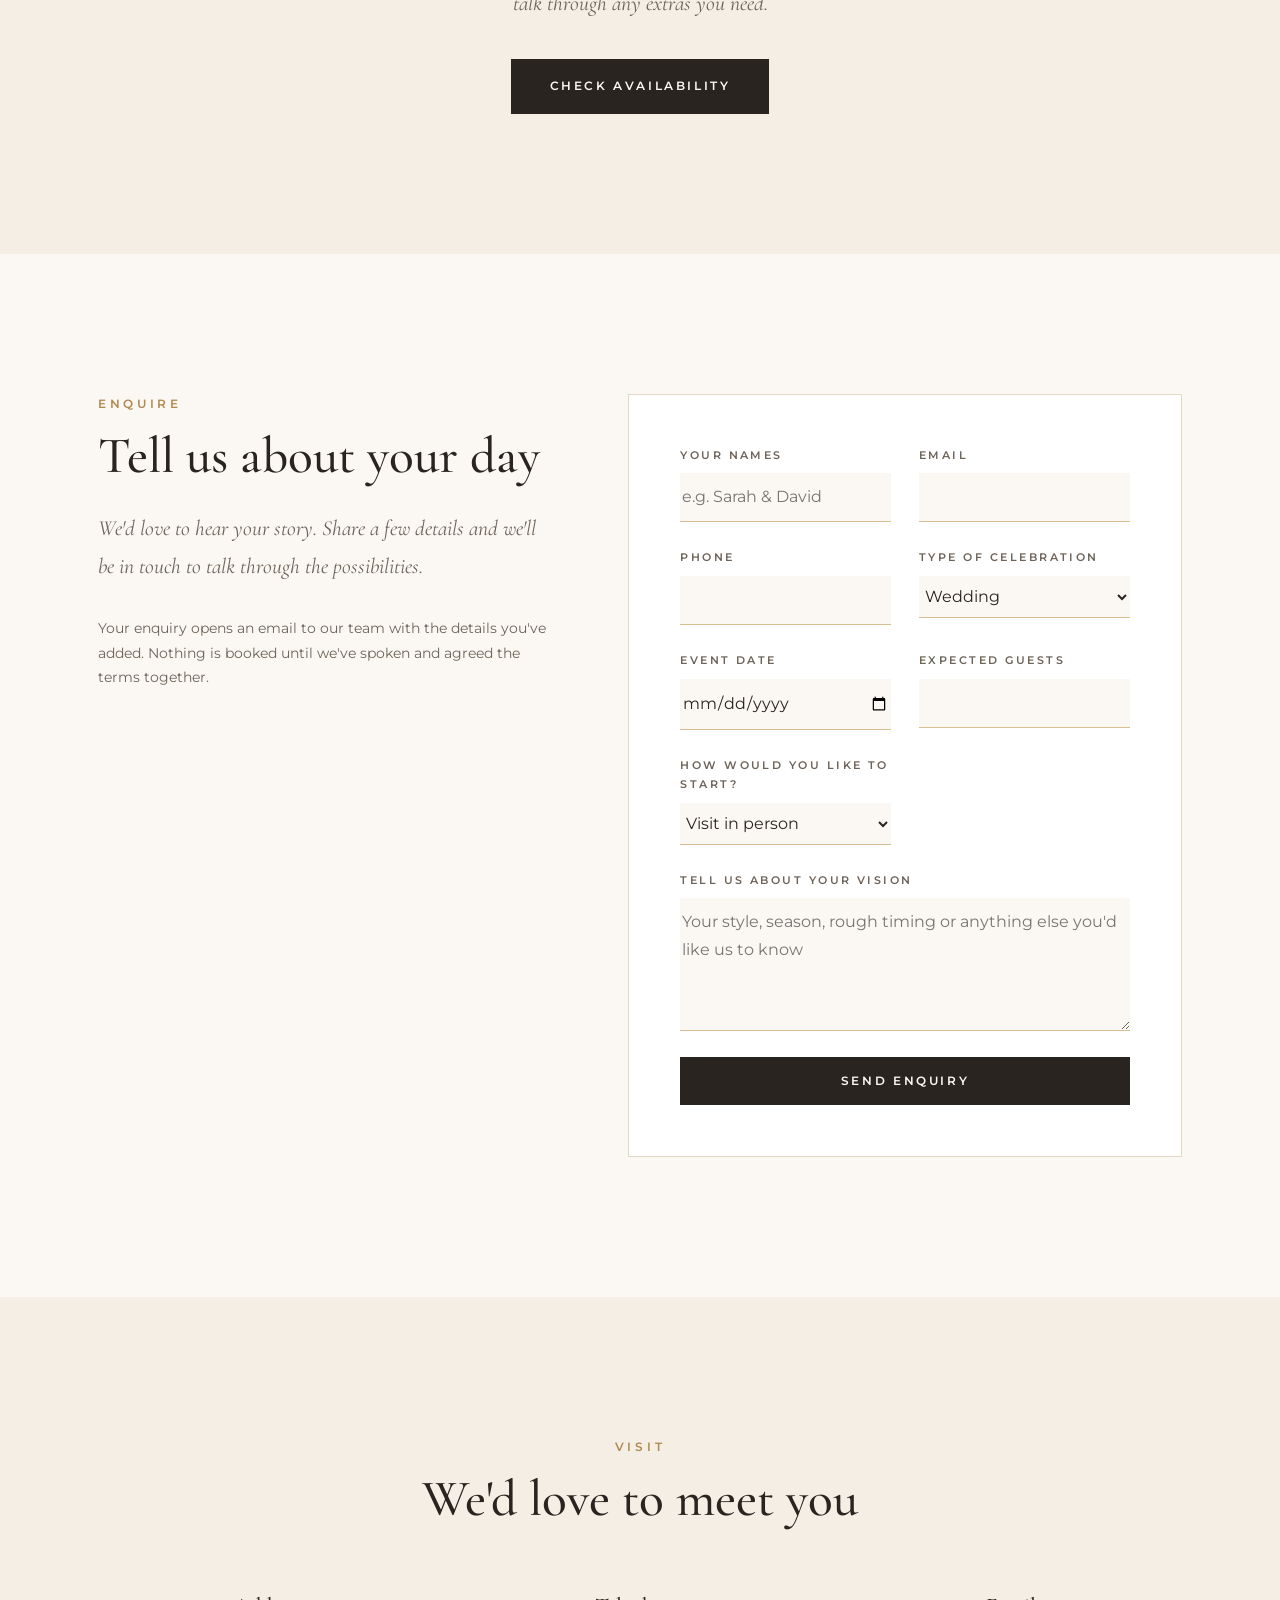
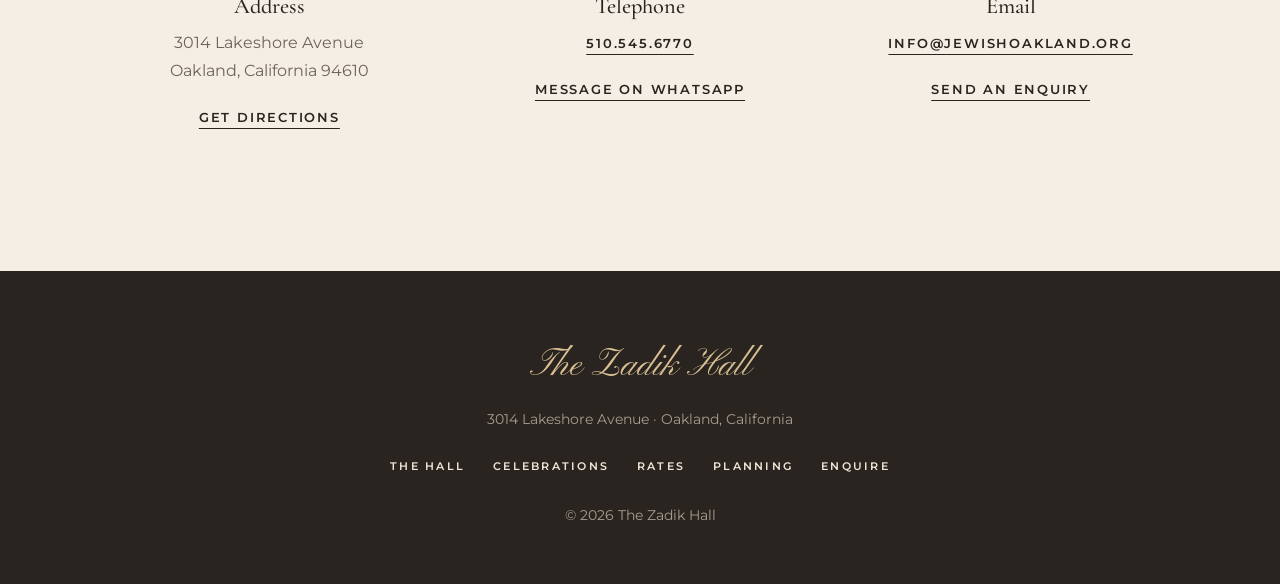
==== commit 3b15442b: "Remove the word Jewish from the site copy Reword the hero tagline, introduction, meta description, r" ====
--- a/wedding-hall/index.html
+++ b/wedding-hall/index.html
@@ -4,7 +4,7 @@
 <meta charset="utf-8">
 <meta name="viewport" content="width=device-width, initial-scale=1">
 <title>The Zadik Hall · Weddings &amp; Celebrations on Lake Merritt</title>
-<meta name="description" content="The Zadik Hall is an elegant kosher, Jewish venue on the shores of Lake Merritt in Oakland, for weddings and celebrations. Request your date and plan your day with us.">
+<meta name="description" content="The Zadik Hall is an elegant kosher venue on the shores of Lake Merritt in Oakland, for weddings and celebrations. Request your date and plan your day with us.">
 <meta name="theme-color" content="#fbf8f3">
 <link rel="preconnect" href="https://fonts.googleapis.com">
 <link rel="preconnect" href="https://fonts.gstatic.com" crossorigin>
@@ -44,7 +44,7 @@
     <div class="hero-copy">
       <p class="script">Begin your forever</p>
       <h1>The Zadik Hall</h1>
-      <p class="hero-tag">Kosher &amp; Jewish · Lake Merritt, Oakland</p>
+      <p class="hero-tag">Kosher · Lake Merritt, Oakland</p>
       <span class="divider" aria-hidden="true"></span>
       <p class="hero-lede">A graceful room on the shores of Lake Merritt, for weddings and the celebrations that lead to them.</p>
       <div class="hero-actions">
@@ -58,7 +58,7 @@
     <div class="wrap narrow">
       <p class="eyebrow">The venue</p>
       <h2>A room made for the evening you imagined</h2>
-      <p class="intro-text">Set on the shores of Lake Merritt, our kosher, Jewish venue offers a calm and graceful backdrop for ceremonies, receptions and the moments in between. We'll help you shape every detail, so you can simply enjoy the day.</p>
+      <p class="intro-text">Set on the shores of Lake Merritt, our kosher venue offers a calm and graceful backdrop for ceremonies, receptions and the moments in between. We'll help you shape every detail, so you can simply enjoy the day.</p>
     </div>
   </section>
 
@@ -142,7 +142,7 @@
           <p class="rate-extra">Additional time: $175 per hour</p>
         </article>
       </div>
-      <p class="rate-note">Your reserved period includes setup, your event and cleanup. Cleanup must be finished and the hall vacated by the end of that time. Shabbat and Jewish holiday use requires advance approval and separate scheduling.</p>
+      <p class="rate-note">Your reserved period includes setup, your event and cleanup. Cleanup must be finished and the hall vacated by the end of that time. Shabbat and holiday use requires advance approval and separate scheduling.</p>
 
       <div class="policy-grid">
         <div class="policy">
@@ -221,7 +221,7 @@
         </div>
         <div class="policy">
           <h3>Community pricing</h3>
-          <p>Chabad of Oakland aims to keep the hall accessible to the Jewish community. Reduced rates may be considered for Chabad-sponsored programs, recurring community programs, families experiencing financial hardship and other approved community events.</p>
+          <p>Chabad of Oakland aims to keep the hall accessible to the community. Reduced rates may be considered for Chabad-sponsored programs, recurring community programs, families experiencing financial hardship and other approved community events.</p>
           <p class="small">Discounts are discretionary and must be agreed before the rental agreement is finalized.</p>
         </div>
       </div>
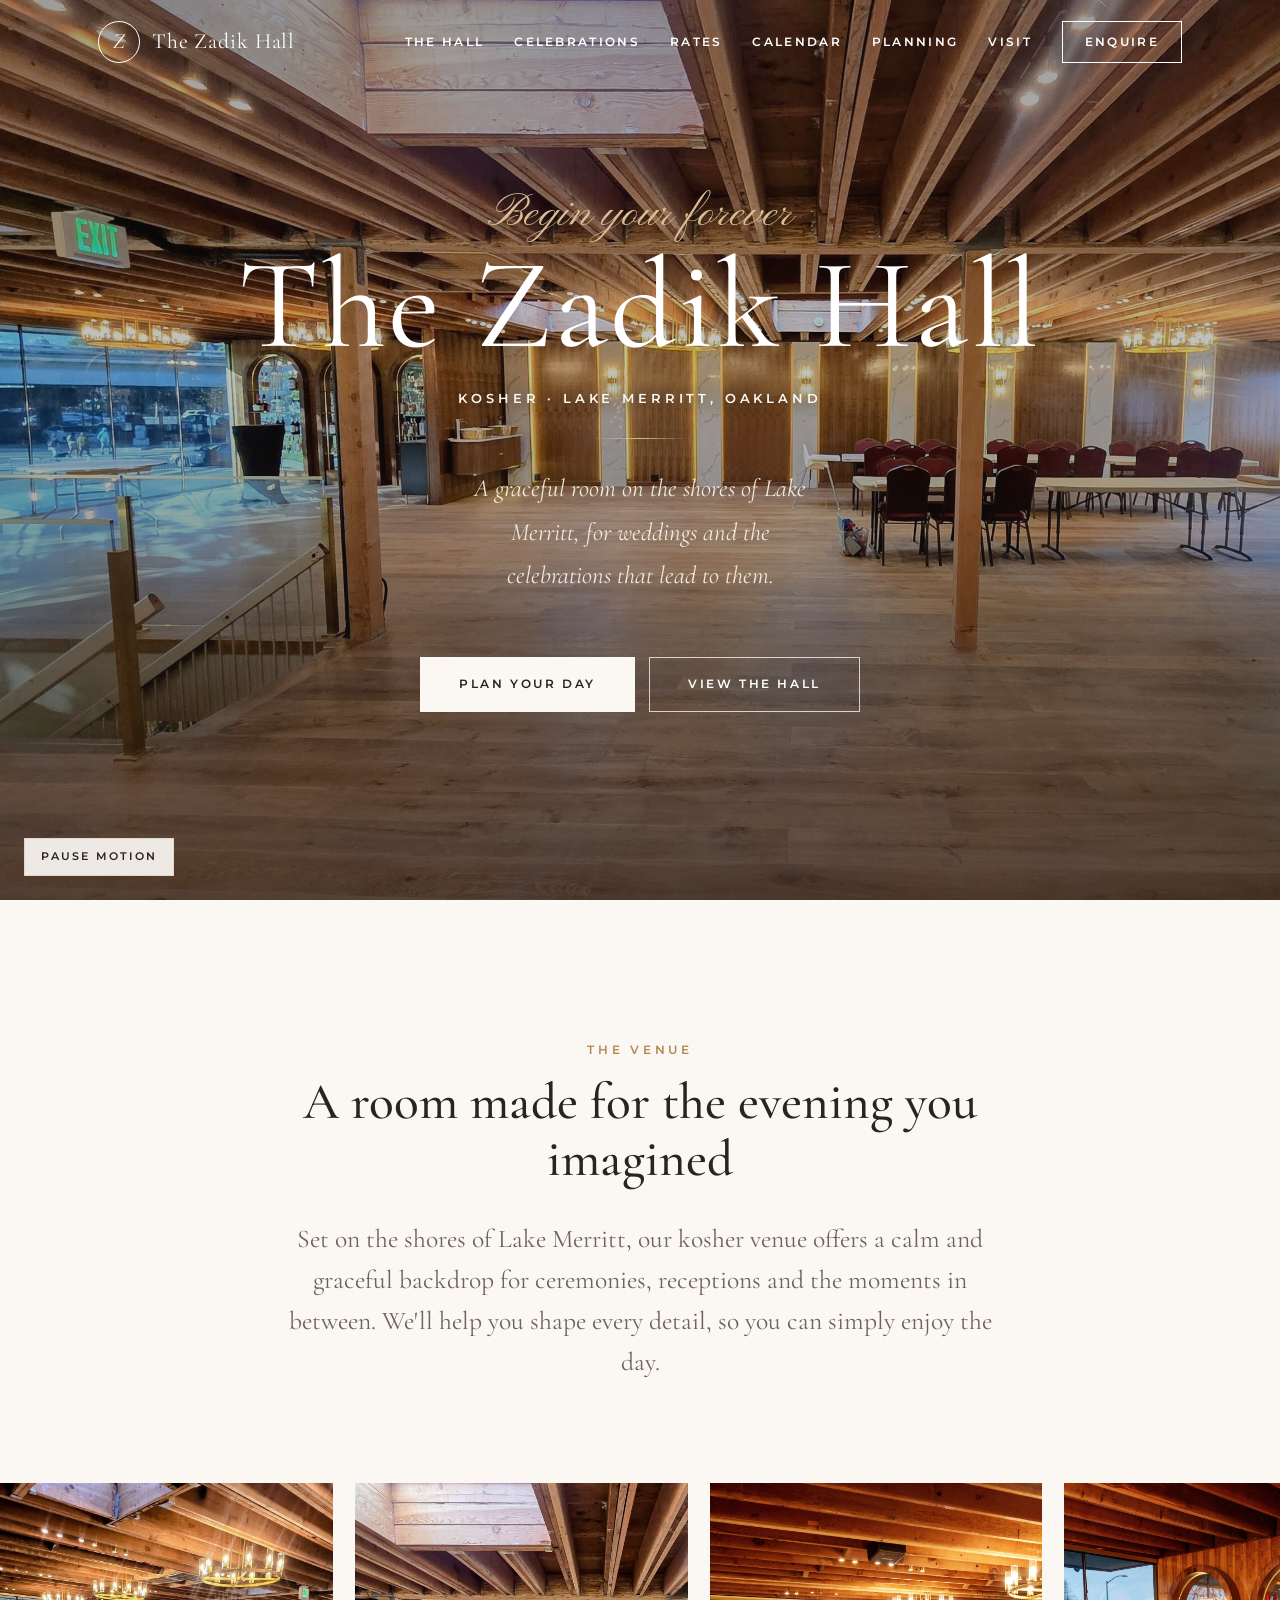
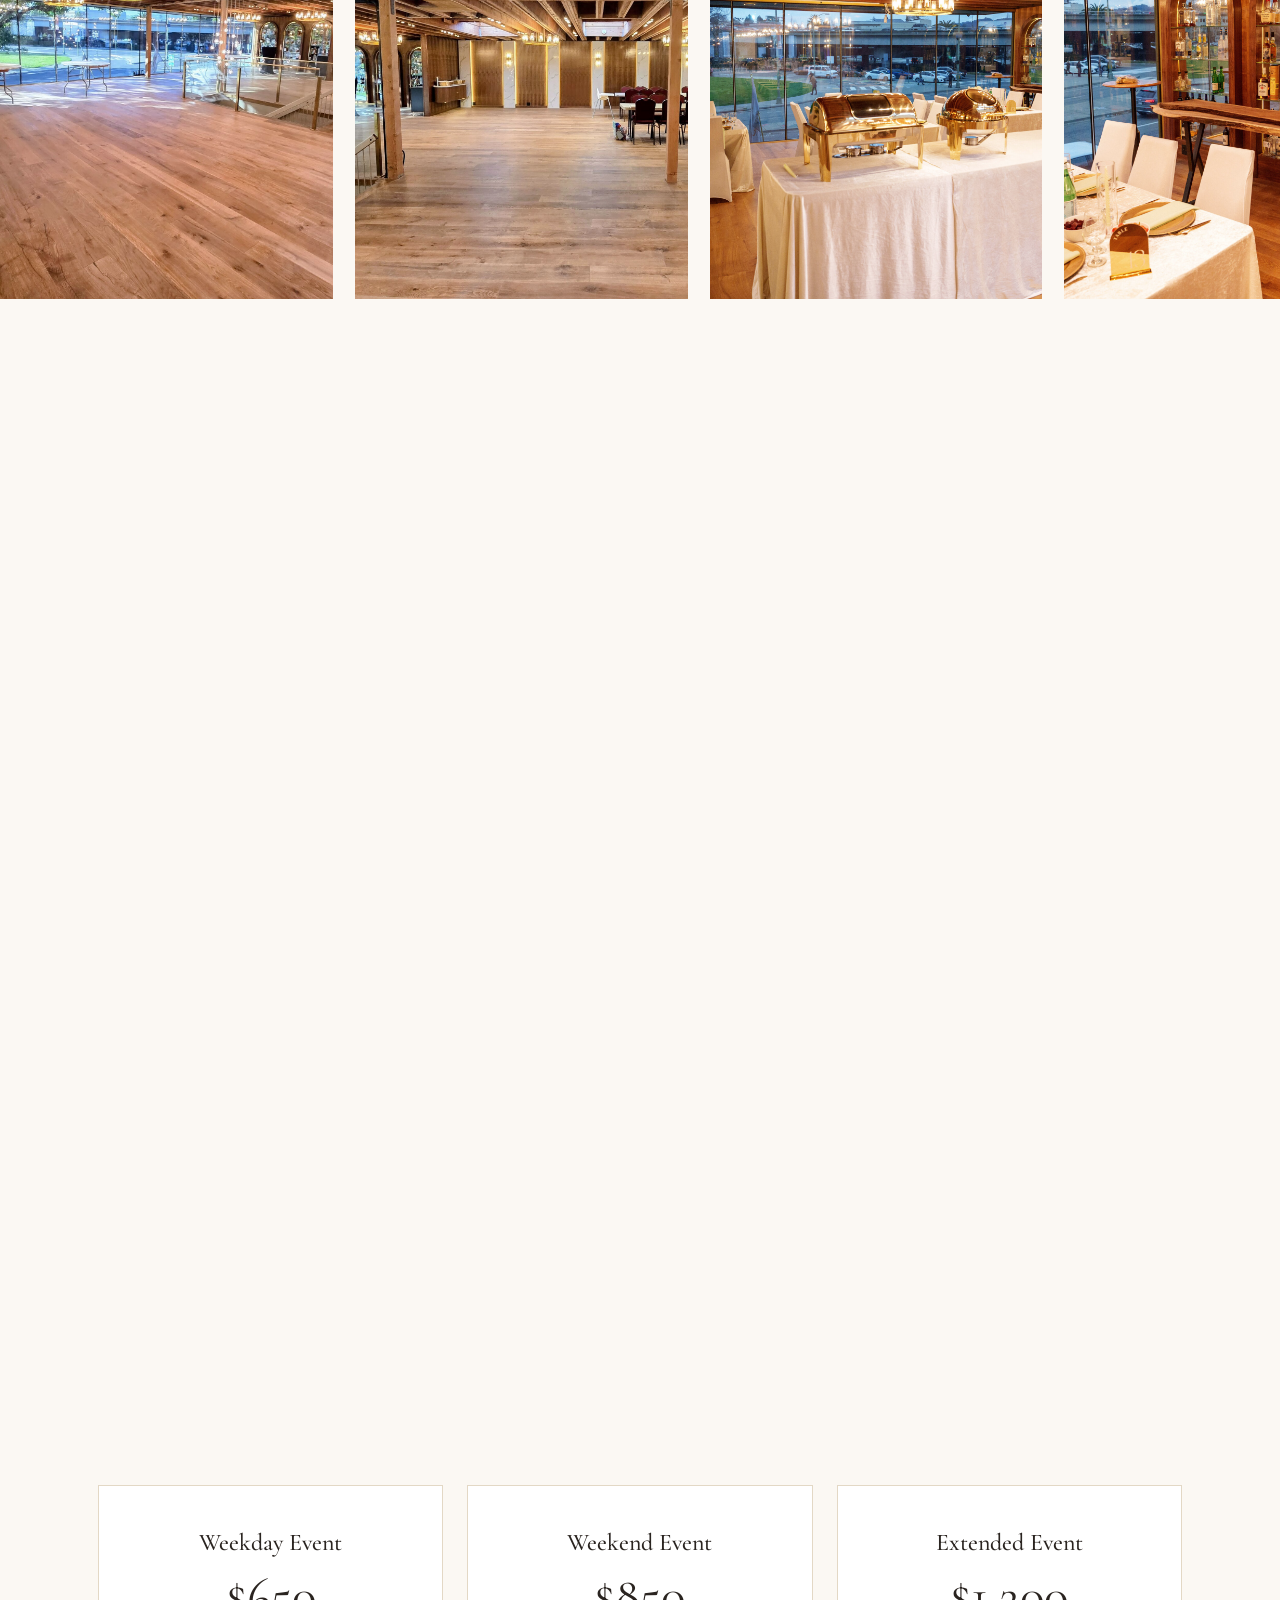
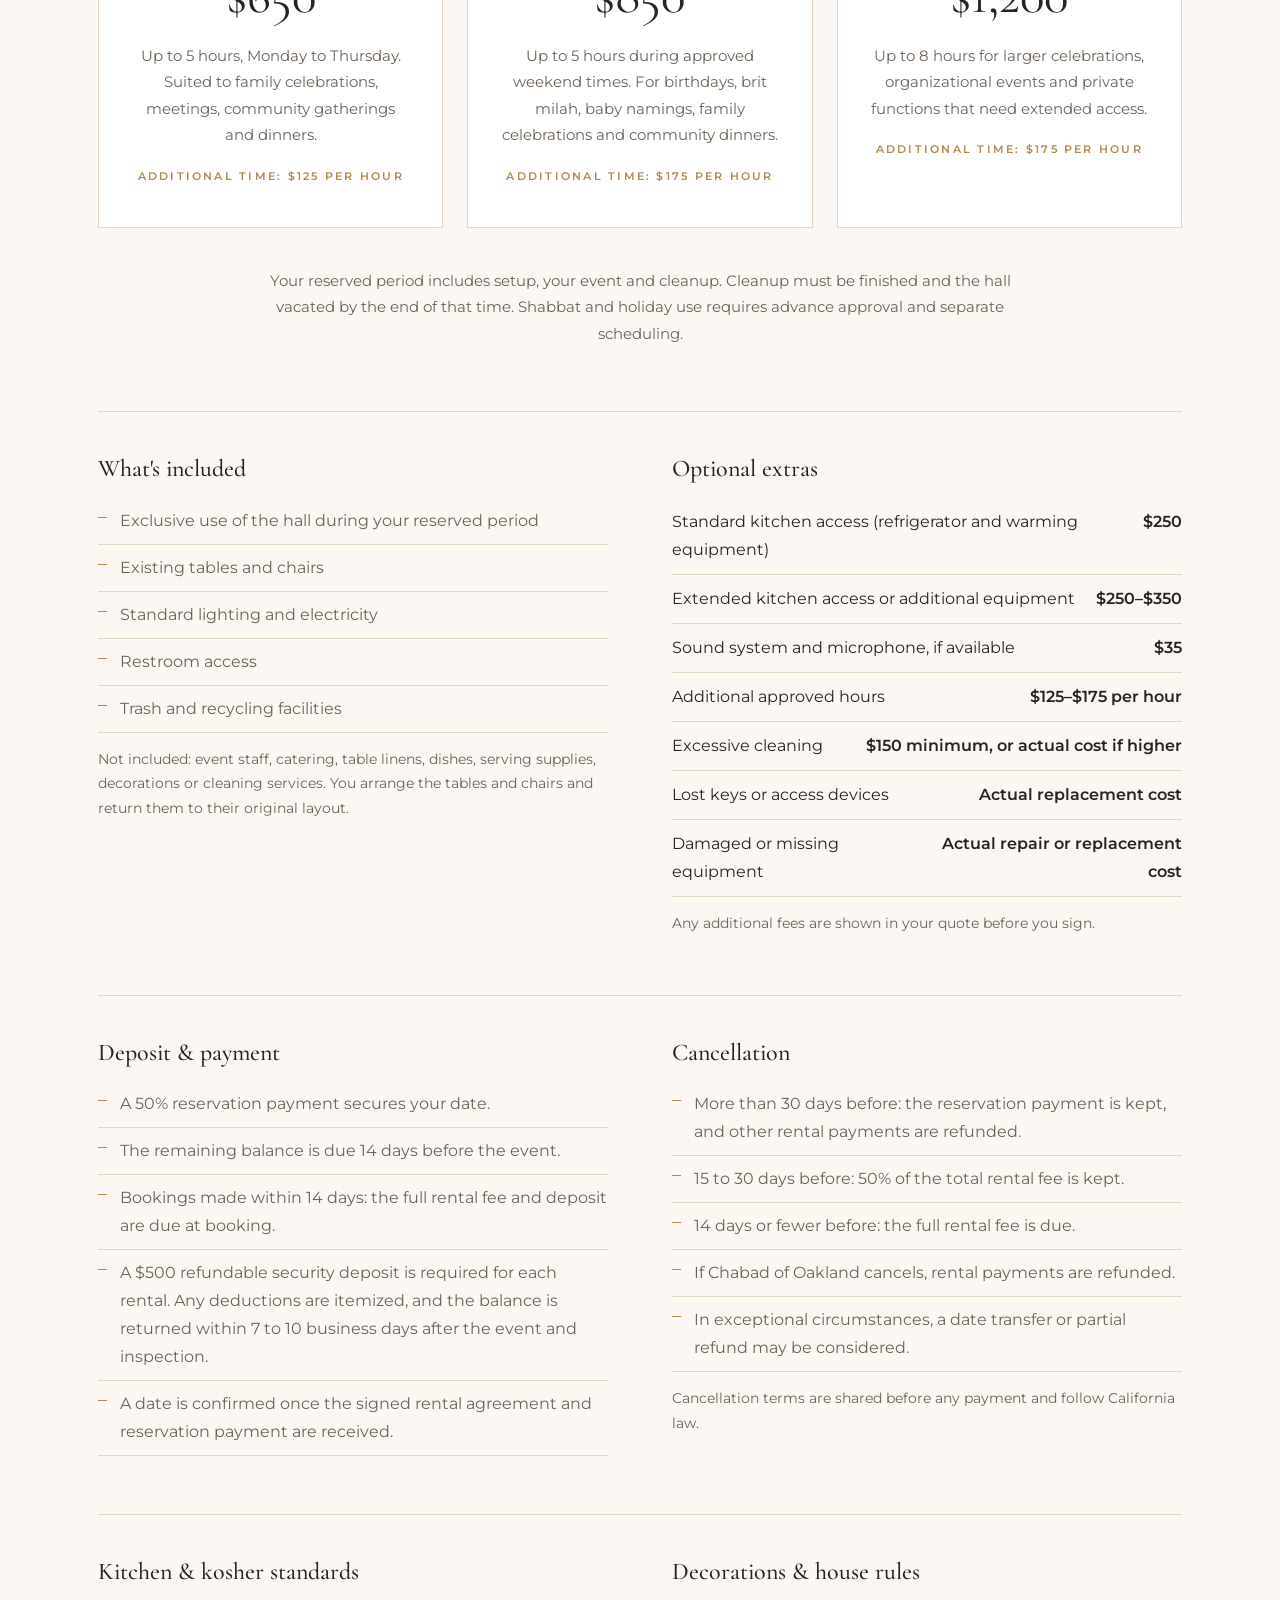
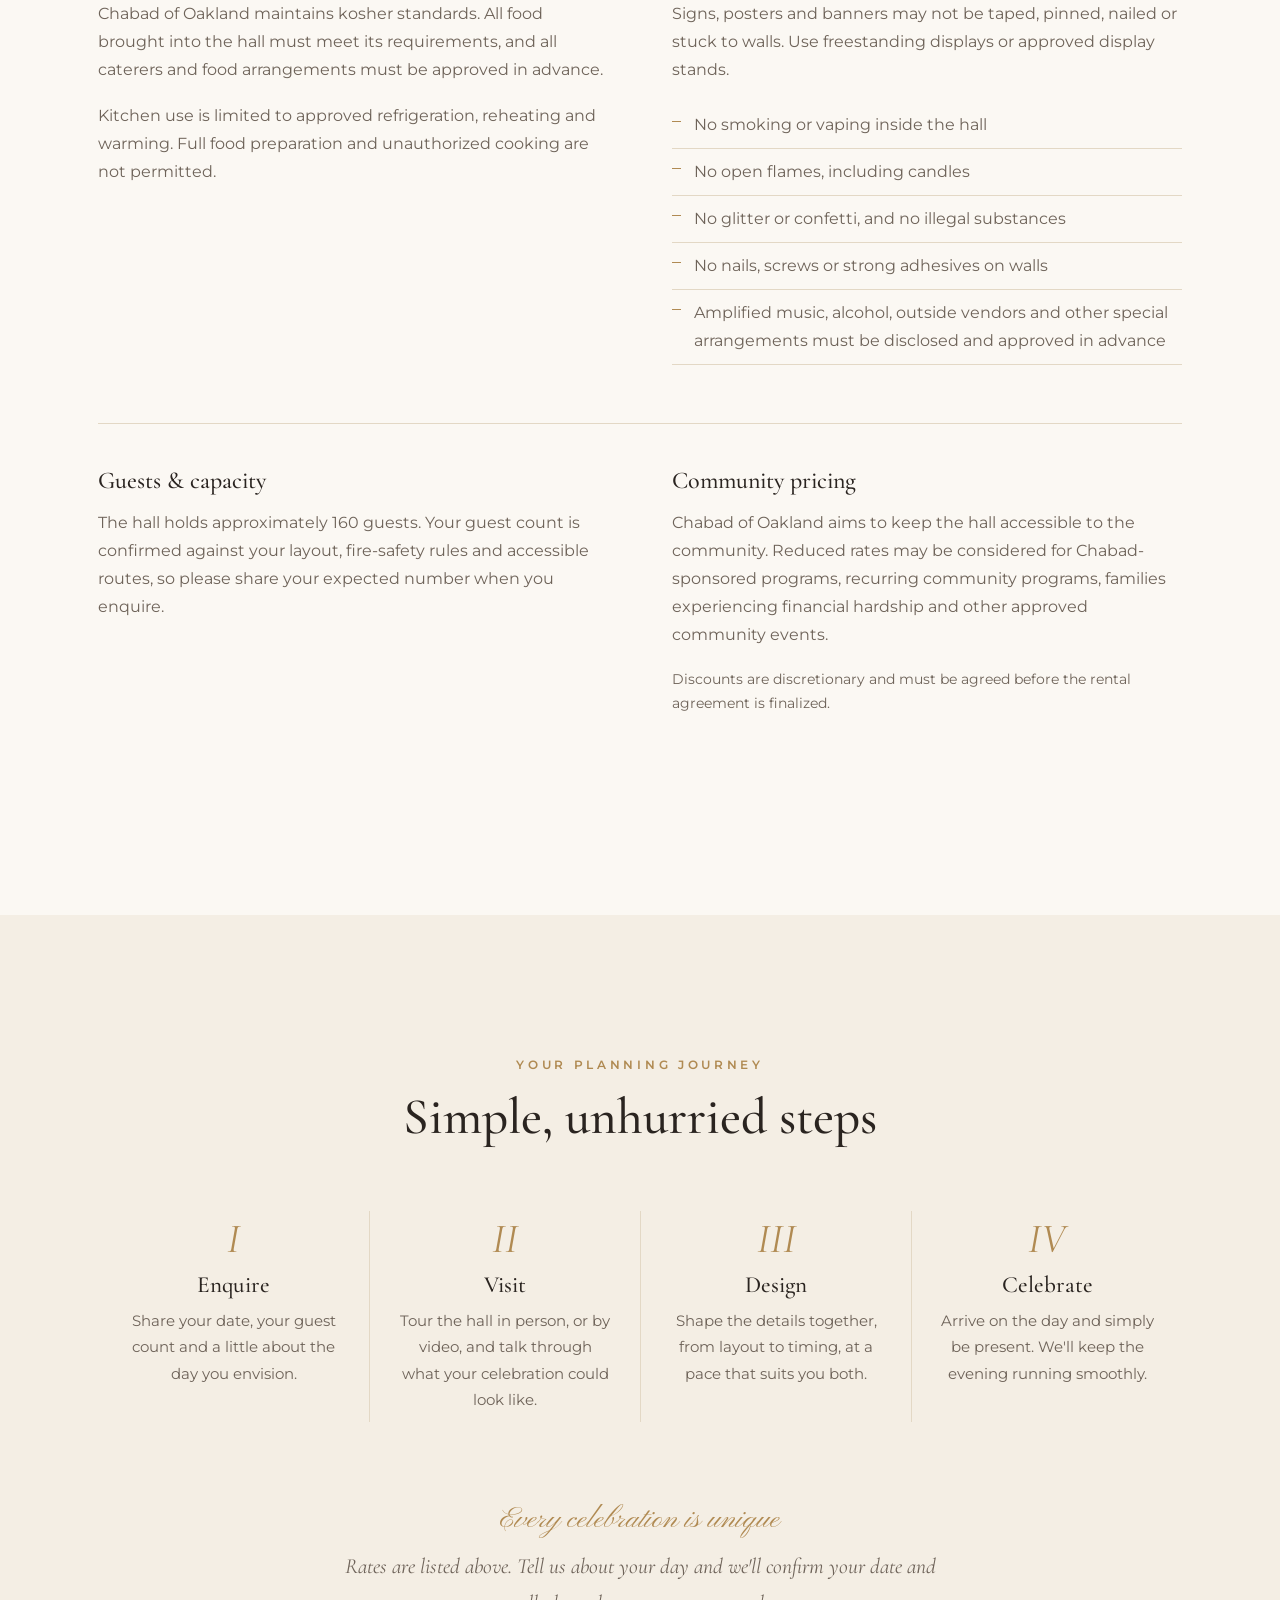
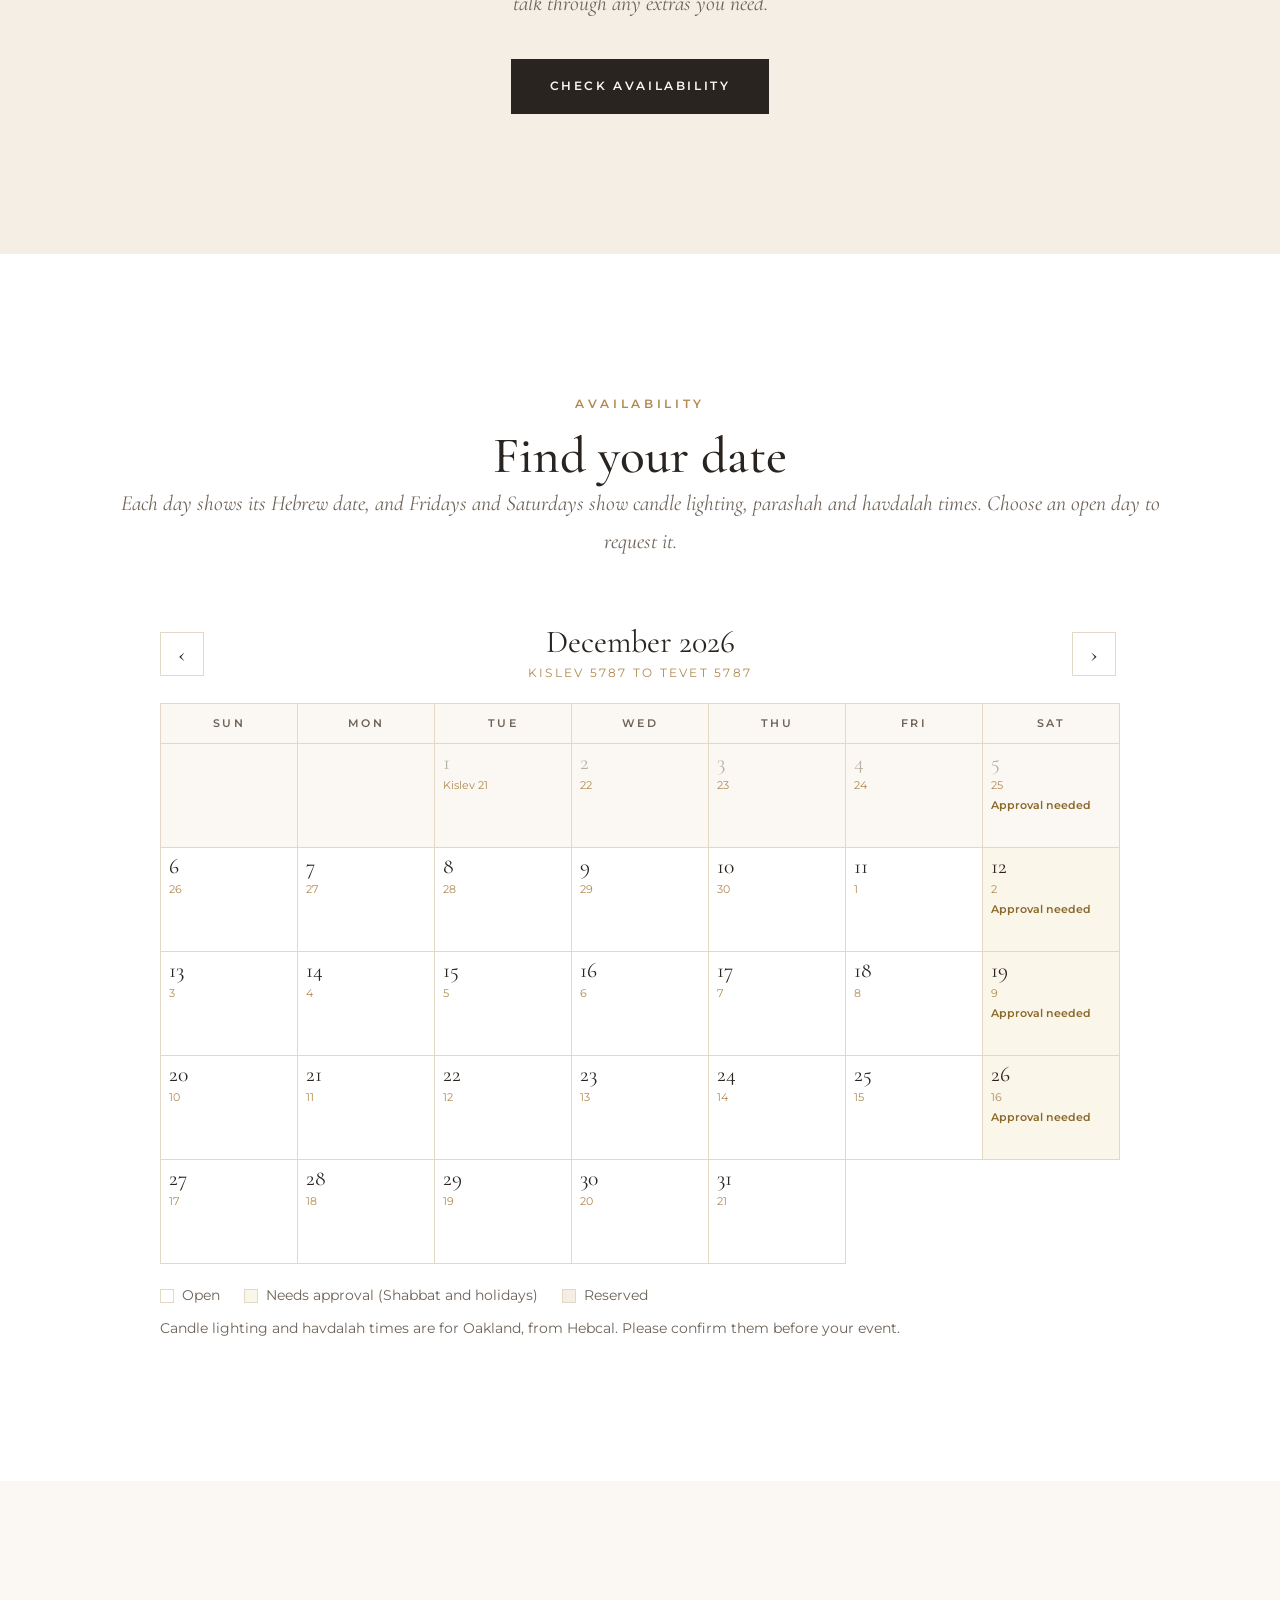
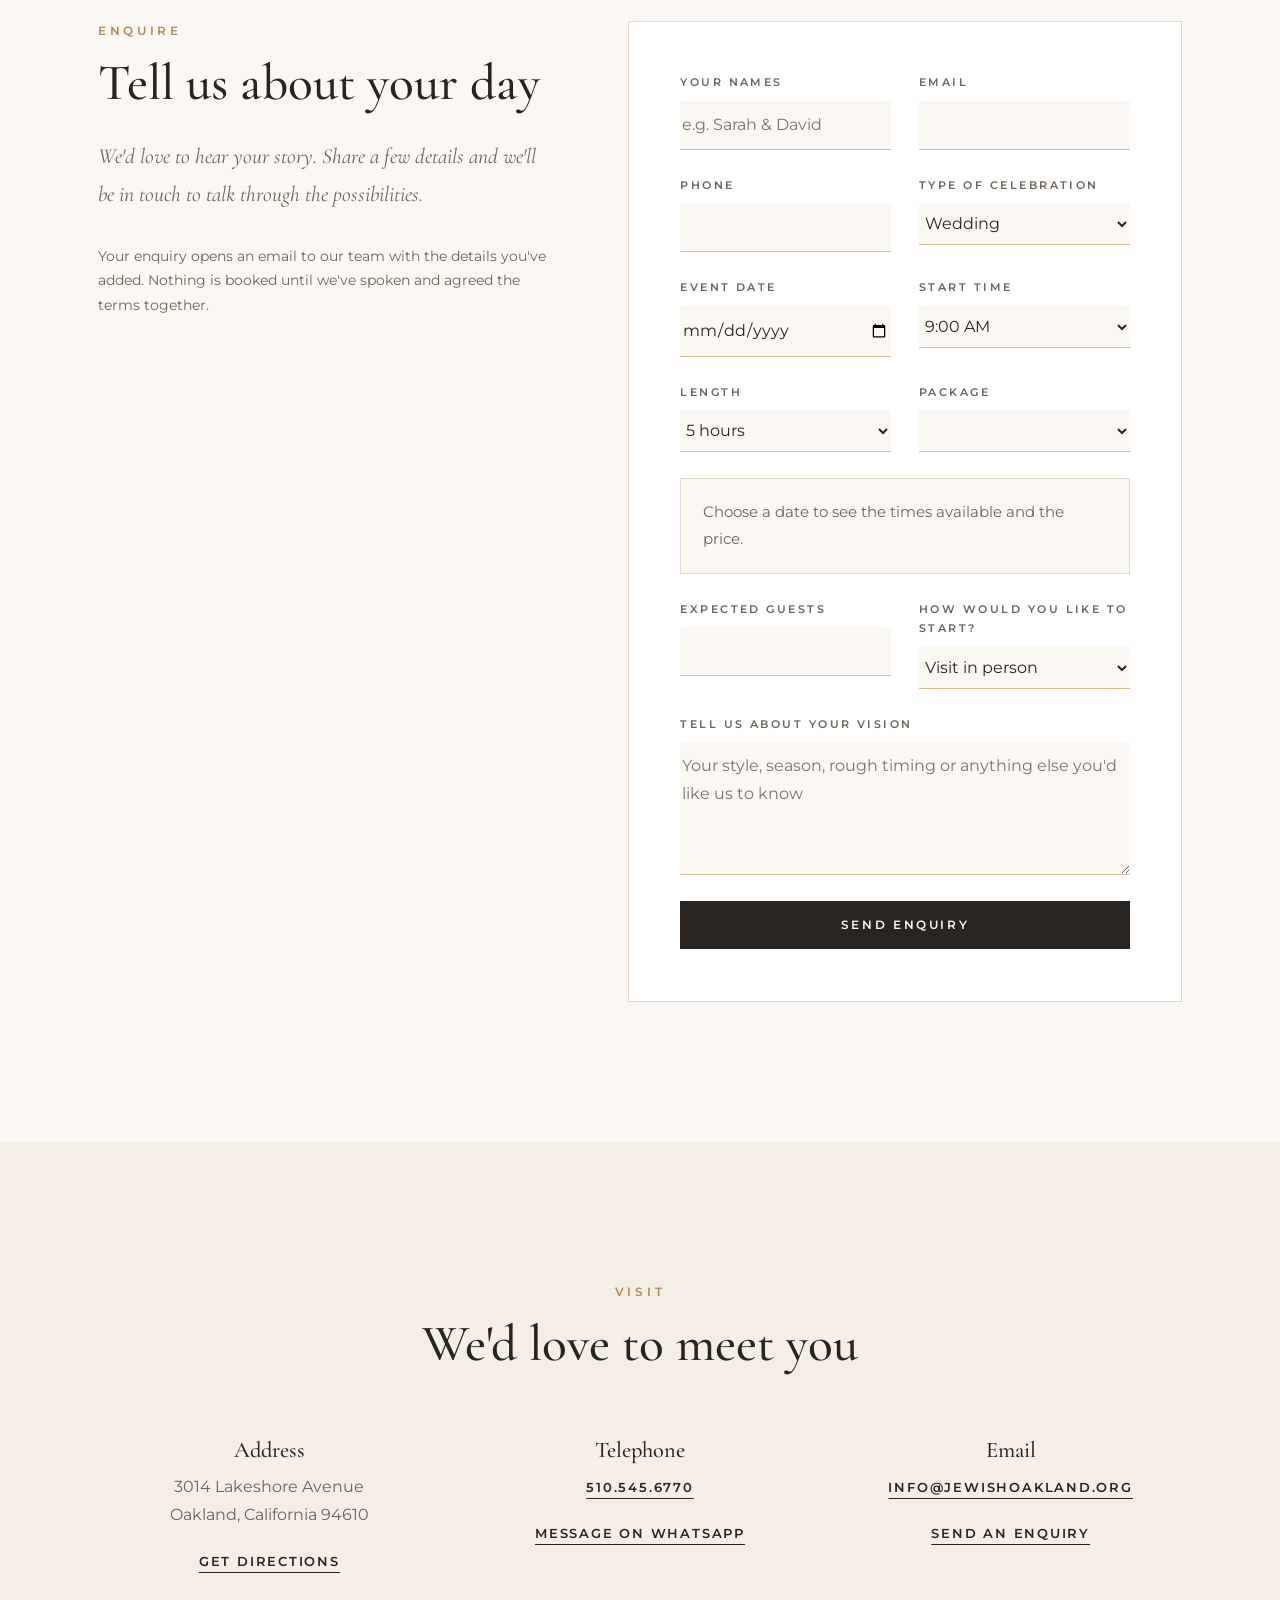
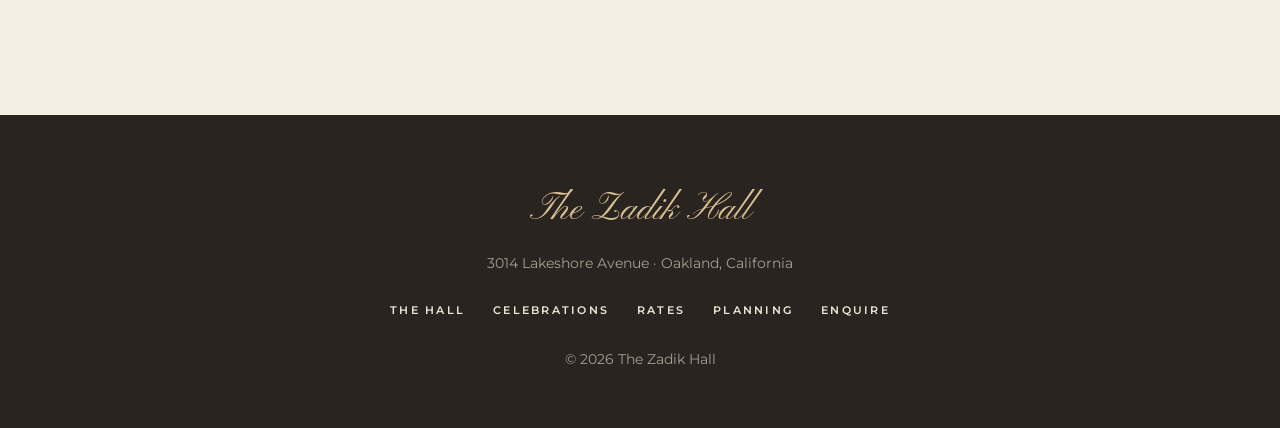
==== commit 5b178ea6: "Add availability calendar and booking request form Add a month calendar with Hebrew dates, Friday ca" ====
--- a/wedding-hall/index.html
+++ b/wedding-hall/index.html
@@ -25,6 +25,7 @@
       <a href="#hall">The Hall</a>
       <a href="#celebrations">Celebrations</a>
       <a href="#rates">Rates</a>
+      <a href="#availability">Calendar</a>
       <a href="#plan">Planning</a>
       <a href="#visit">Visit</a>
       <a class="nav-cta" href="#enquire">Enquire</a>
@@ -248,6 +249,33 @@
     </div>
   </section>
 
+  <section class="section availability" id="availability">
+    <div class="wrap">
+      <header class="section-head">
+        <p class="eyebrow">Availability</p>
+        <h2>Find your date</h2>
+        <p class="lede">Each day shows its Hebrew date, and Fridays and Saturdays show candle lighting, parashah and havdalah times. Choose an open day to request it.</p>
+      </header>
+      <div class="cal">
+        <div class="cal-bar">
+          <button type="button" class="cal-nav" id="cal-prev" aria-label="Previous month">&lsaquo;</button>
+          <div class="cal-title">
+            <span class="cal-month" id="cal-month"></span>
+            <span class="cal-hebrew" id="cal-hebrew"></span>
+          </div>
+          <button type="button" class="cal-nav" id="cal-next" aria-label="Next month">&rsaquo;</button>
+        </div>
+        <div class="cal-grid" id="cal-grid"></div>
+        <ul class="cal-legend">
+          <li><span class="sw sw-open"></span>Open</li>
+          <li><span class="sw sw-approval"></span>Needs approval (Shabbat and holidays)</li>
+          <li><span class="sw sw-booked"></span>Reserved</li>
+        </ul>
+        <p class="small cal-source">Candle lighting and havdalah times are for Oakland, from Hebcal. Please confirm them before your event.</p>
+      </div>
+    </div>
+  </section>
+
   <section class="section enquire" id="enquire">
     <div class="wrap enquire-wrap">
       <div class="enquire-intro">
@@ -281,7 +309,22 @@
         </div>
         <div class="field">
           <label for="date">Event date</label>
-          <input id="date" name="date" type="date">
+          <input id="date" name="date" type="date" required>
+        </div>
+        <div class="field">
+          <label for="start">Start time</label>
+          <select id="start" name="start"></select>
+        </div>
+        <div class="field">
+          <label for="hours">Length</label>
+          <select id="hours" name="hours"></select>
+        </div>
+        <div class="field">
+          <label for="package">Package</label>
+          <select id="package" name="package"></select>
+        </div>
+        <div class="field full">
+          <div class="price-box" id="price" aria-live="polite"></div>
         </div>
         <div class="field">
           <label for="guests">Expected guests</label>
@@ -358,6 +401,8 @@
   <button class="lb-next" type="button" aria-label="Next photograph">›</button>
 </dialog>
 
+<script src="js/booking-rules.js"></script>
+<script src="js/availability.js"></script>
 <script src="js/main.js"></script>
 </body>
 </html>
--- a/wedding-hall/css/styles.css
+++ b/wedding-hall/css/styles.css
@@ -295,6 +295,51 @@
 .fees div { display: flex; justify-content: space-between; gap: 18px; padding: 10px 0; border-bottom: 1px solid var(--line); }
 .fees dt { color: var(--espresso); }
 .fees dd { margin: 0; font-weight: 600; text-align: right; }
+
+/* Availability calendar */
+.availability { background: var(--white); }
+.cal { max-width: 960px; margin: 0 auto; }
+.cal-bar { display: grid; grid-template-columns: 48px 1fr 48px; align-items: center; margin-bottom: 20px; text-align: center; }
+.cal-title { display: flex; flex-direction: column; gap: 2px; }
+.cal-month { font-family: var(--serif); font-size: 2rem; color: var(--espresso); line-height: 1.1; }
+.cal-hebrew { font-size: .78rem; letter-spacing: .18em; text-transform: uppercase; color: var(--champagne); }
+.cal-nav { background: none; border: 1px solid var(--line); width: 44px; height: 44px; font-family: var(--serif); font-size: 1.6rem; line-height: 1; color: var(--espresso); cursor: pointer; }
+.cal-nav:hover { border-color: var(--champagne); }
+.cal-grid { display: grid; grid-template-columns: repeat(7, minmax(0, 1fr)); border-top: 1px solid var(--line); border-left: 1px solid var(--line); }
+.cal-dow { padding: 10px 6px; font-size: .68rem; font-weight: 600; letter-spacing: .2em; text-transform: uppercase; color: var(--muted); text-align: center; border-right: 1px solid var(--line); border-bottom: 1px solid var(--line); background: var(--ivory); }
+.cal-blank { background: var(--ivory); border-right: 1px solid var(--line); border-bottom: 1px solid var(--line); }
+.cal-day { display: flex; flex-direction: column; align-items: flex-start; gap: 2px; min-height: 104px; padding: 8px 8px 6px; border: 0; border-right: 1px solid var(--line); border-bottom: 1px solid var(--line); background: var(--white); text-align: left; font: inherit; color: var(--espresso); overflow: hidden; }
+button.cal-day { cursor: pointer; }
+button.cal-day:hover { background: var(--linen); }
+button.cal-day:focus-visible { outline: 1px solid var(--champagne); outline-offset: -3px; }
+.cal-num { font-family: var(--serif); font-size: 1.35rem; line-height: 1; }
+.cal-heb { font-size: .7rem; color: var(--champagne); }
+.cal-note { font-size: .68rem; line-height: 1.3; color: var(--muted); }
+.cal-parsha { font-style: italic; color: var(--espresso); }
+.cal-approval-note { color: #8a6a2c; font-weight: 600; }
+.cal-day.is-approval { background: #fbf6ea; }
+.cal-day.is-booked { background: var(--linen); color: var(--muted); }
+.cal-day.is-booked .cal-num { text-decoration: line-through; text-decoration-color: var(--champagne); }
+.cal-day.is-booked .cal-note:first-of-type { color: var(--espresso); font-weight: 600; letter-spacing: .08em; text-transform: uppercase; font-size: .62rem; }
+.cal-day.is-past { color: #b9b1a5; background: var(--ivory); }
+.cal-day.is-selected { box-shadow: inset 0 0 0 2px var(--champagne); }
+.cal-legend { display: flex; flex-wrap: wrap; gap: 8px 24px; list-style: none; padding: 0; margin: 20px 0 8px; font-size: .85rem; color: var(--muted); }
+.cal-legend li { display: flex; align-items: center; gap: 8px; }
+.sw { display: inline-block; width: 14px; height: 14px; border: 1px solid var(--line); }
+.sw-open { background: var(--white); }
+.sw-approval { background: #fbf6ea; }
+.sw-booked { background: var(--linen); }
+.cal-source { margin: 0; }
+.price-box { border: 1px solid var(--line); background: var(--ivory); padding: 20px 22px; font-size: .95rem; }
+.price-hint { color: var(--muted); margin: 0; }
+.price-title { font-family: var(--serif); font-size: 1.35rem; color: var(--espresso); margin: 0 0 10px; }
+.price-row { display: flex; justify-content: space-between; gap: 16px; padding: 6px 0; border-bottom: 1px solid var(--line); color: var(--muted); }
+.price-row.is-total { border-bottom: 0; color: var(--espresso); font-weight: 600; }
+.price-note { margin: 10px 0 0; font-size: .88rem; color: var(--muted); }
+.price-error { margin: 0; color: #9a3b2e; font-weight: 600; }
+select { font: inherit; font-size: 1rem; color: var(--espresso); background: var(--ivory); border: 0; border-bottom: 1px solid var(--champagne-soft); padding: 10px 2px; border-radius: 0; width: 100%; }
+select:focus { outline: none; border-bottom-color: var(--champagne); background: var(--white); }
+.enquiry button[disabled] { opacity: .45; cursor: not-allowed; }
 
 /* Planning steps */
 .plan { background: var(--linen); }
@@ -477,6 +522,7 @@
   .nav a::after { display: none; }
   .nav-cta { margin: 12px 28px 0; width: auto; text-align: center; }
   .cards { grid-template-columns: 1fr 1fr; }
+  .cal-day { min-height: 84px; }
   .rate-cards { grid-template-columns: 1fr; max-width: 520px; margin: 0 auto; }
   .policy-grid { grid-template-columns: minmax(0, 1fr); gap: 40px; }
   .steps { grid-template-columns: 1fr 1fr; row-gap: 48px; }
@@ -500,6 +546,12 @@
   .steps li { border-left: 0; border-top: 1px solid var(--line); padding: 28px 8px; }
   .steps li:first-child { border-top: 0; }
   .enquiry { grid-template-columns: 1fr; padding: 28px 22px; }
+  .cal-day { min-height: 64px; padding: 6px 5px; }
+  .cal-note { font-size: .6rem; }
+  .cal-heb { font-size: .6rem; }
+  .cal-num { font-size: 1.1rem; }
+  .cal-dow { font-size: .58rem; letter-spacing: .1em; padding: 8px 2px; }
+  .cal-month { font-size: 1.5rem; }
   .motion-toggle { left: 16px; bottom: 16px; }
 }
 
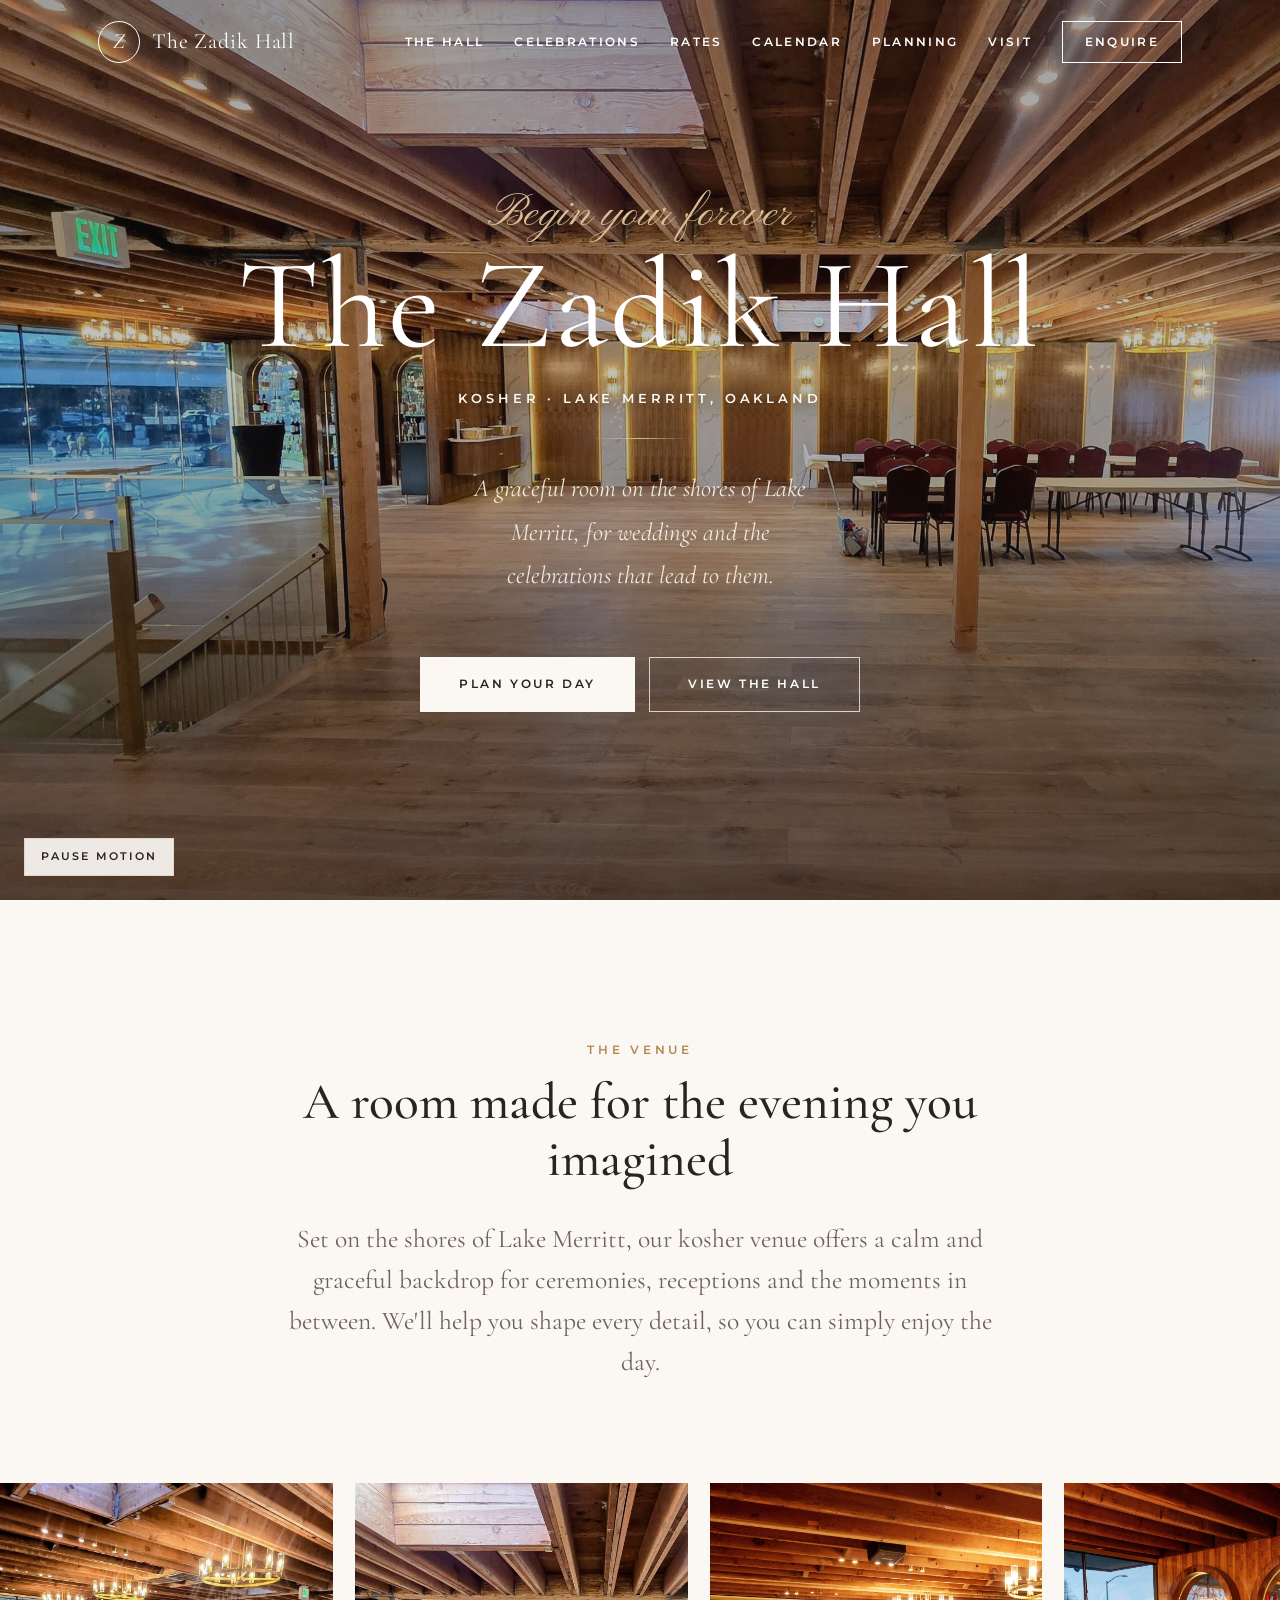
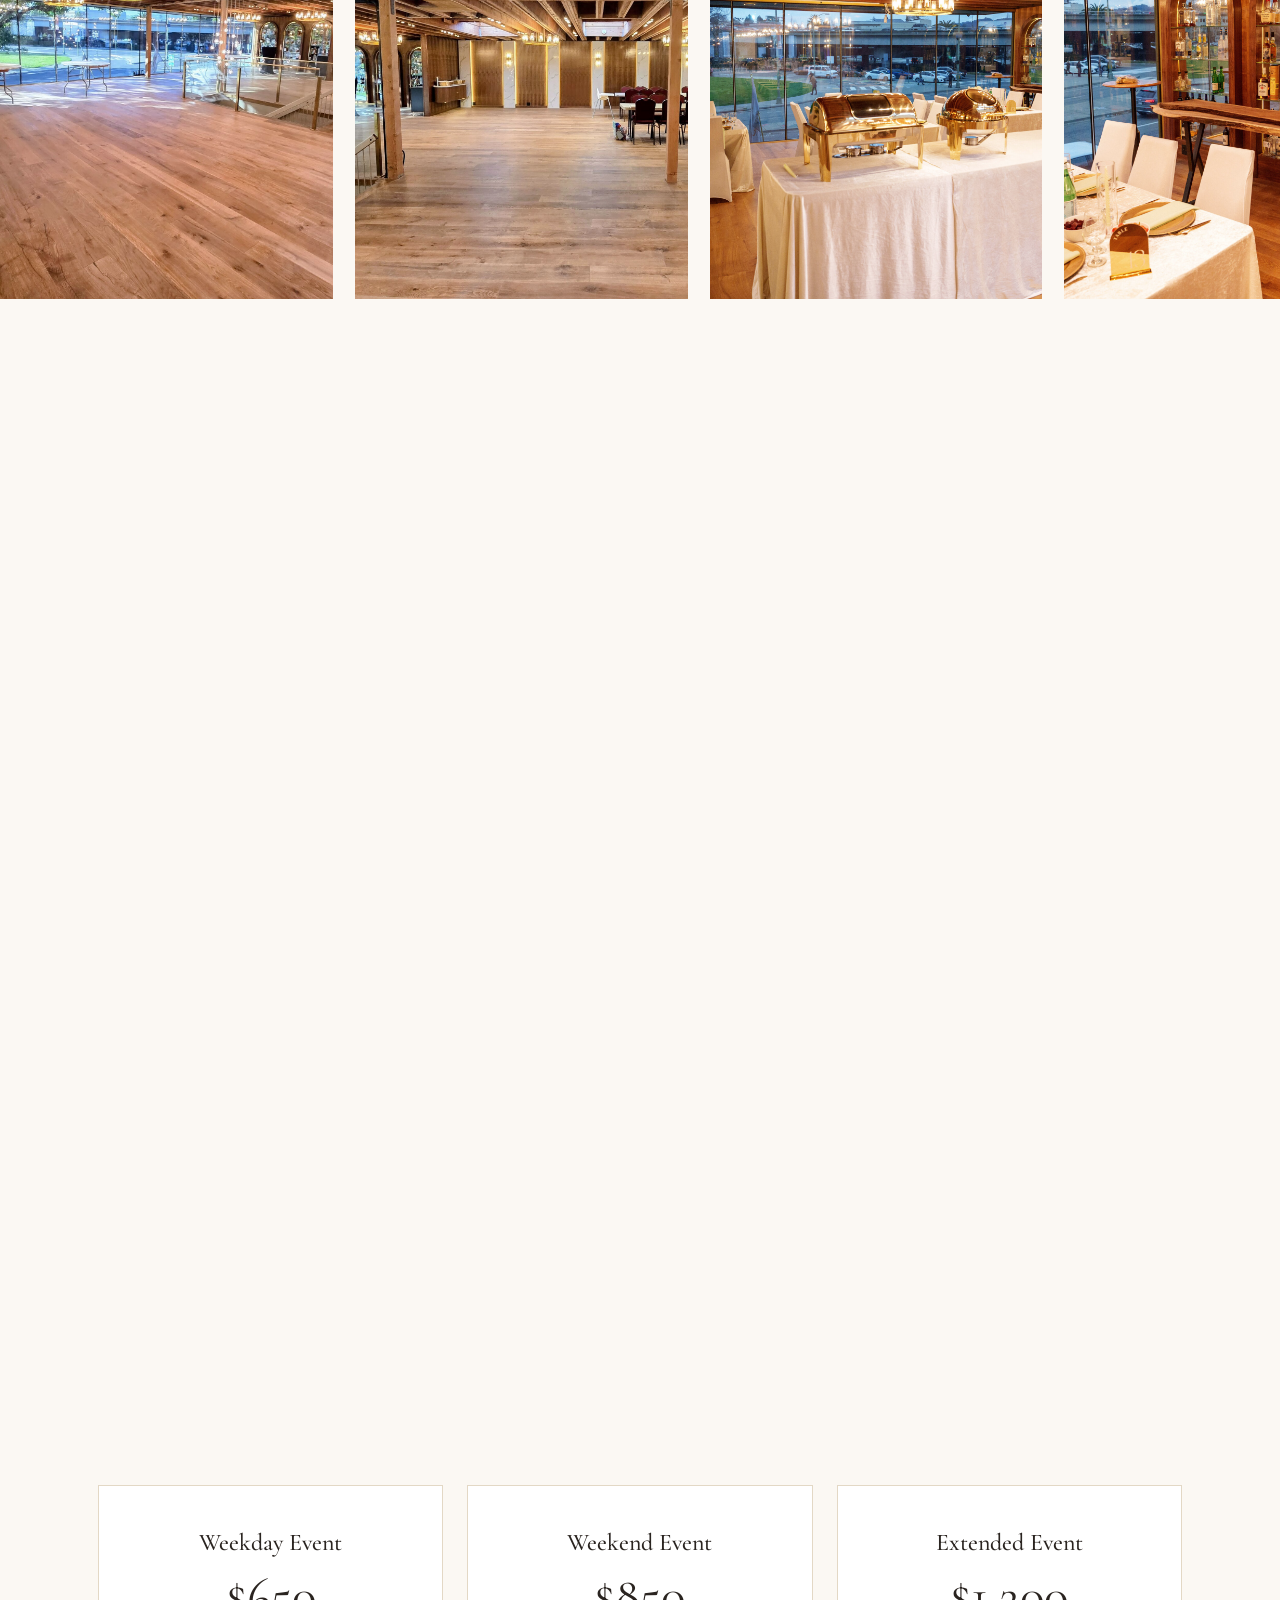
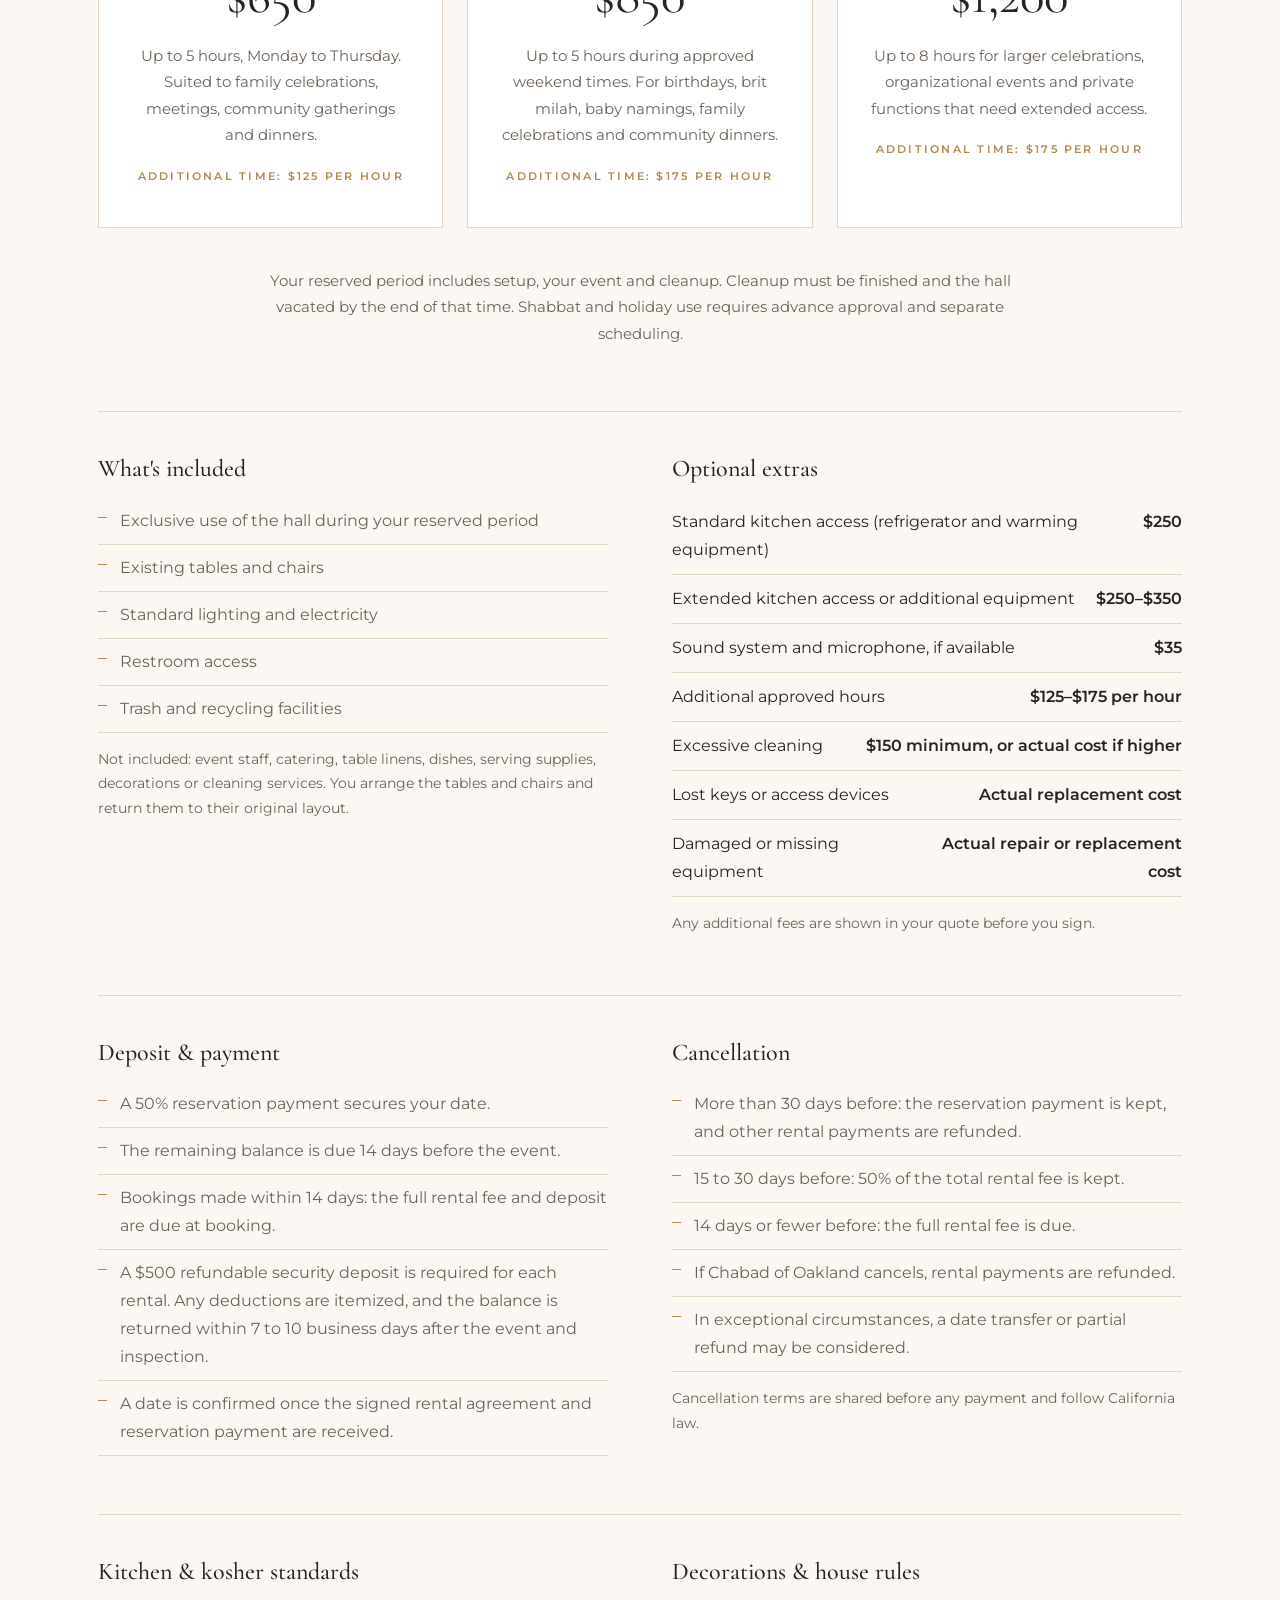
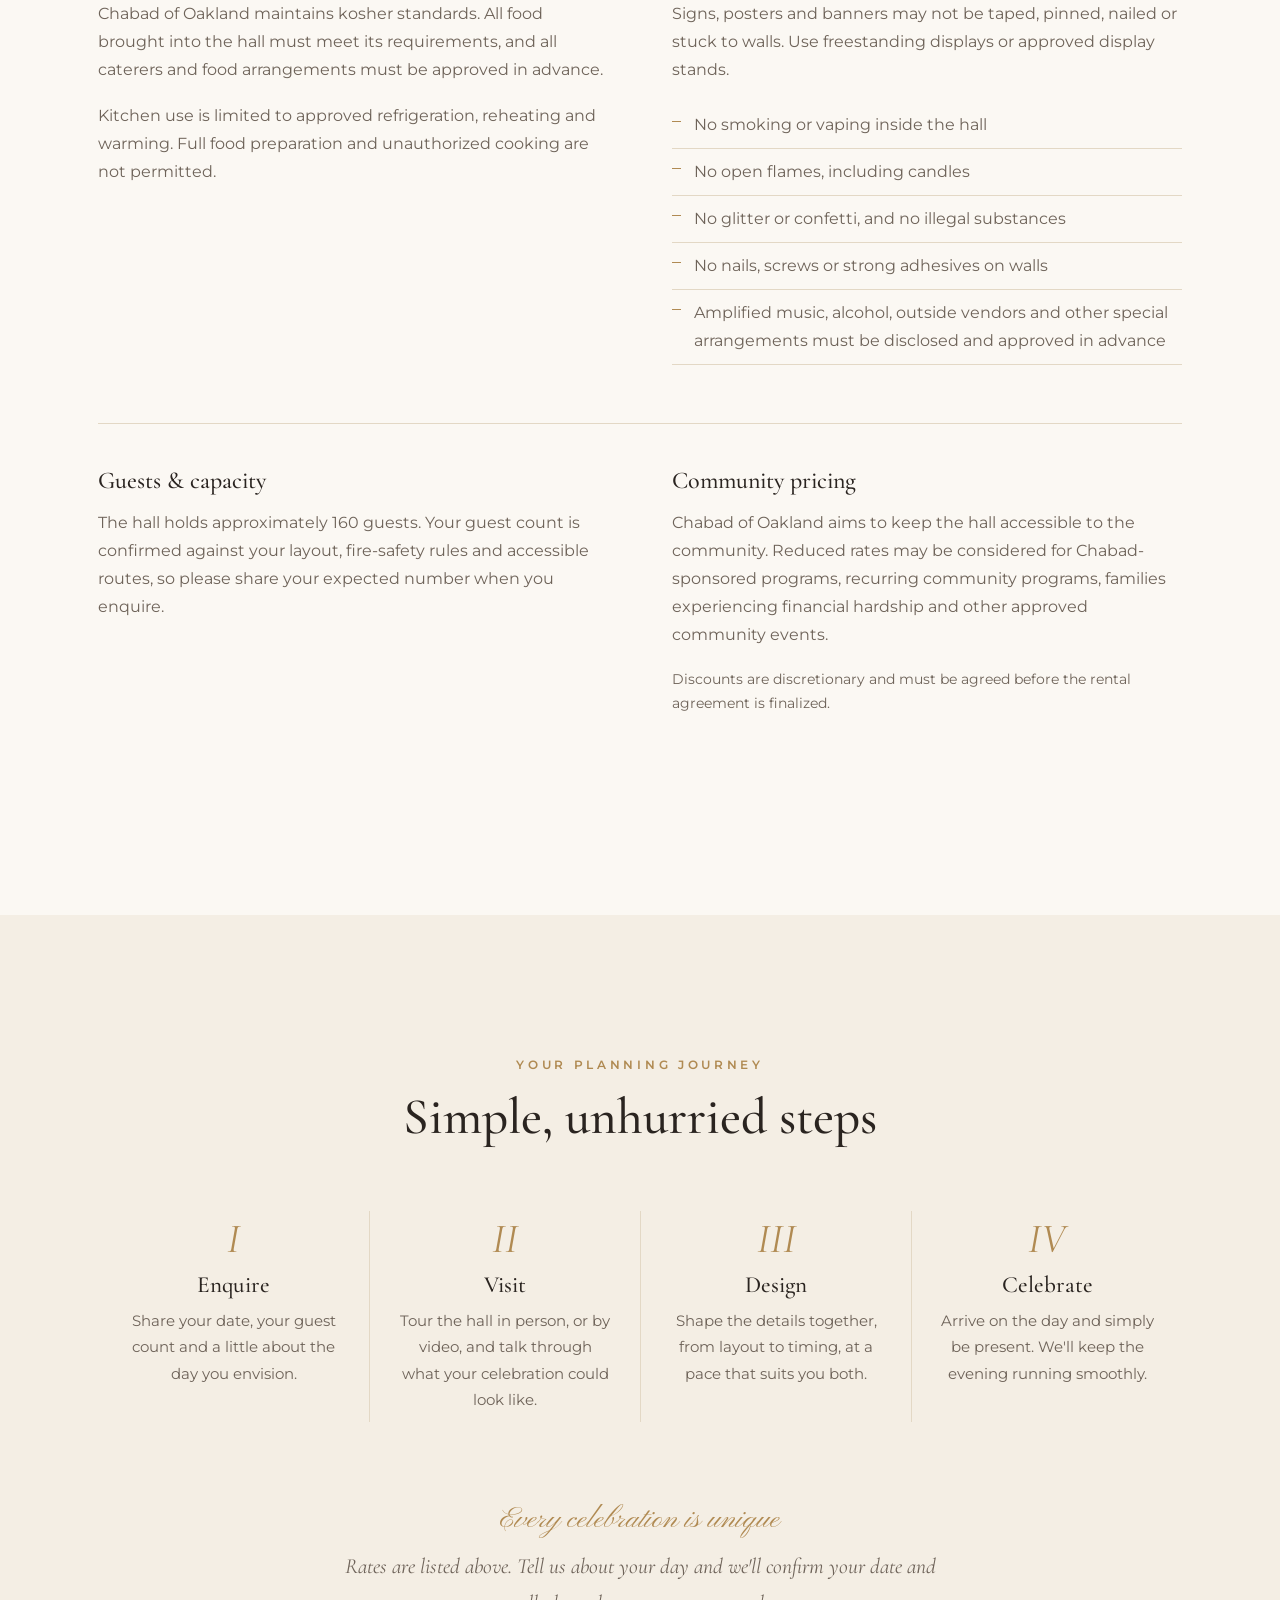
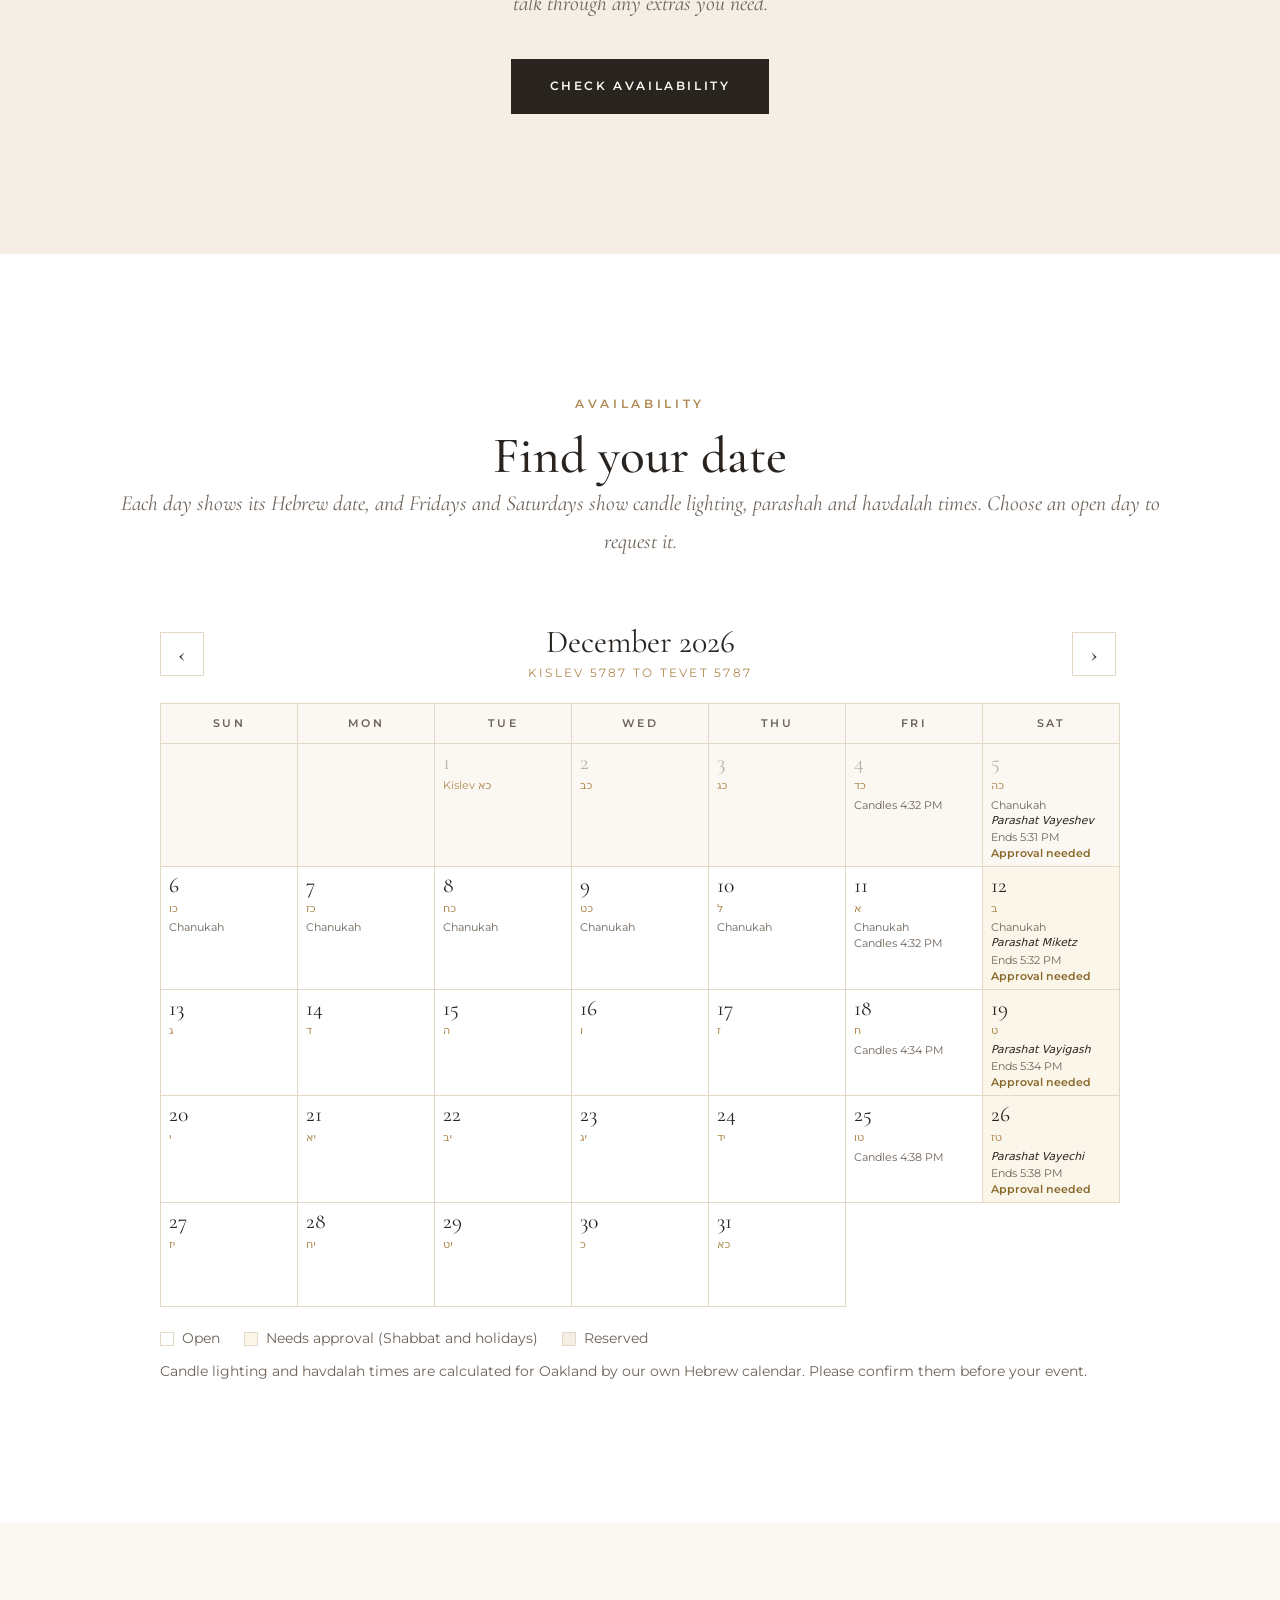
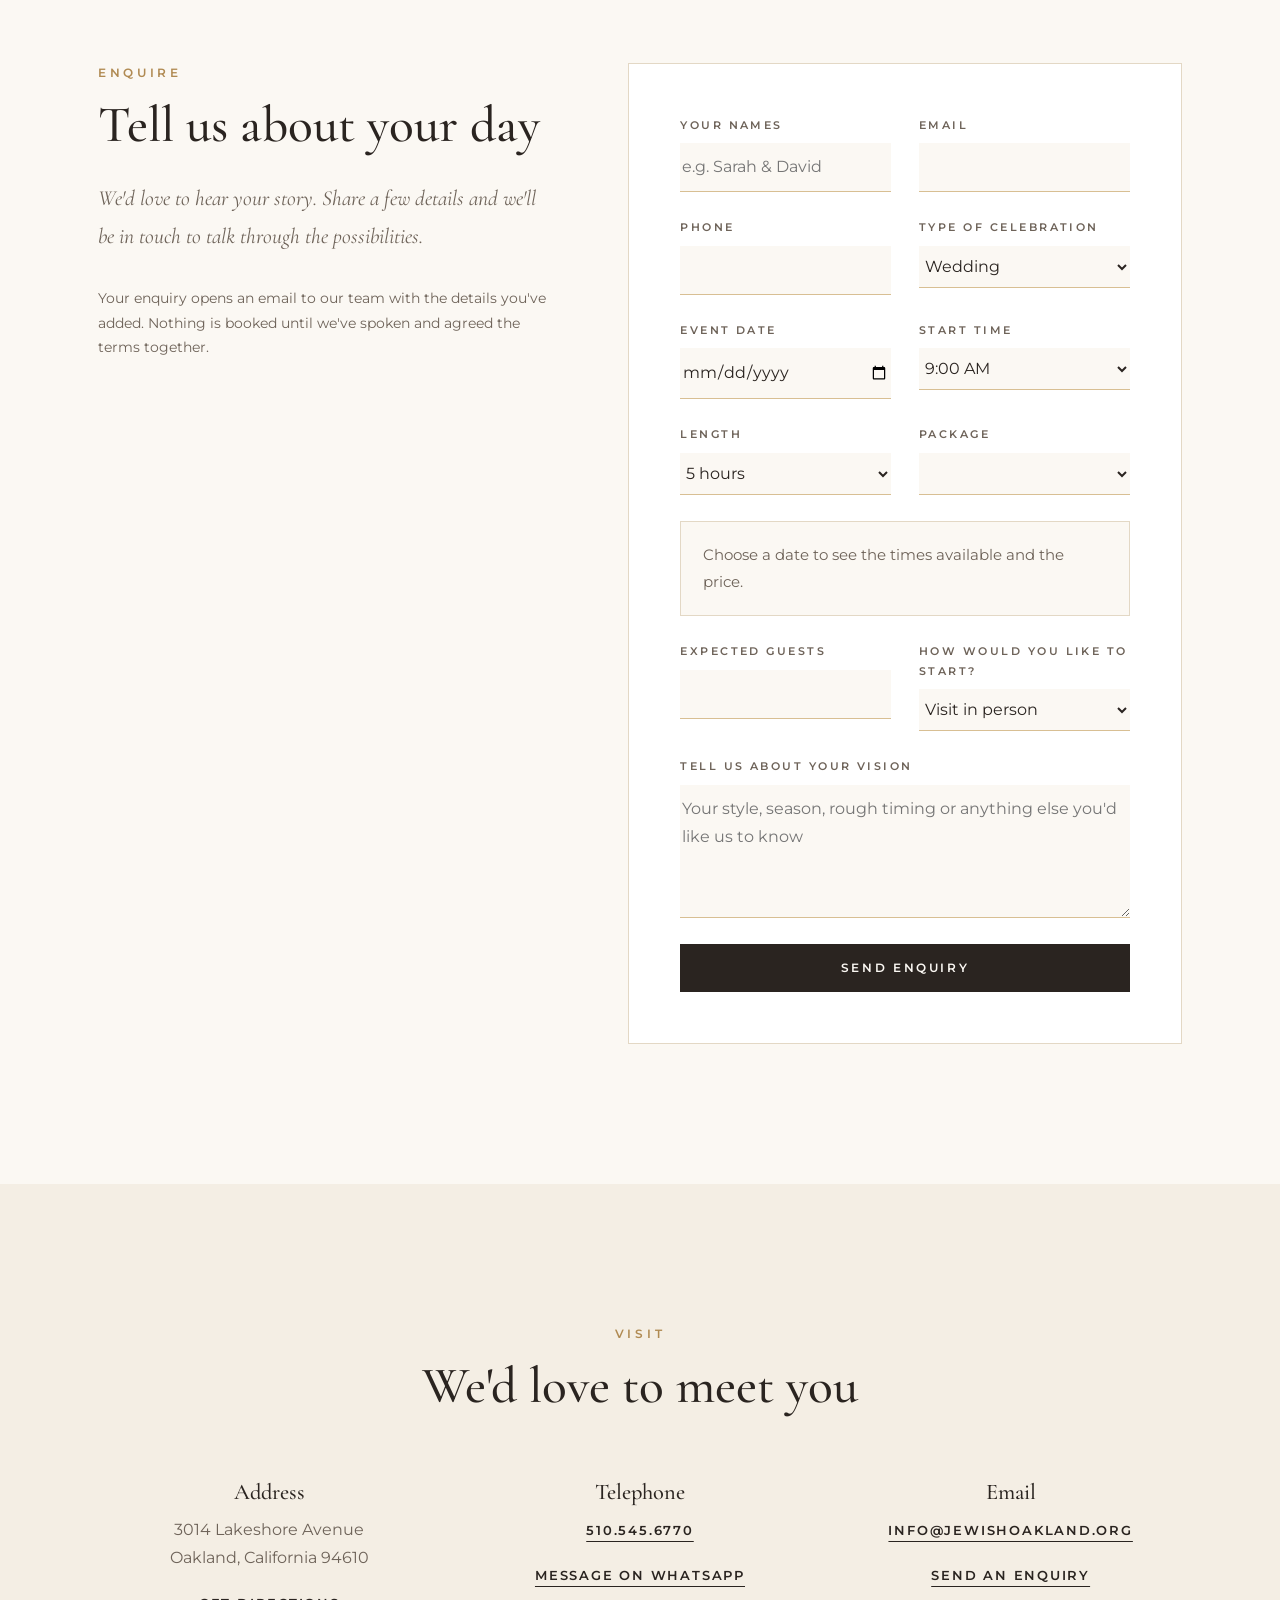
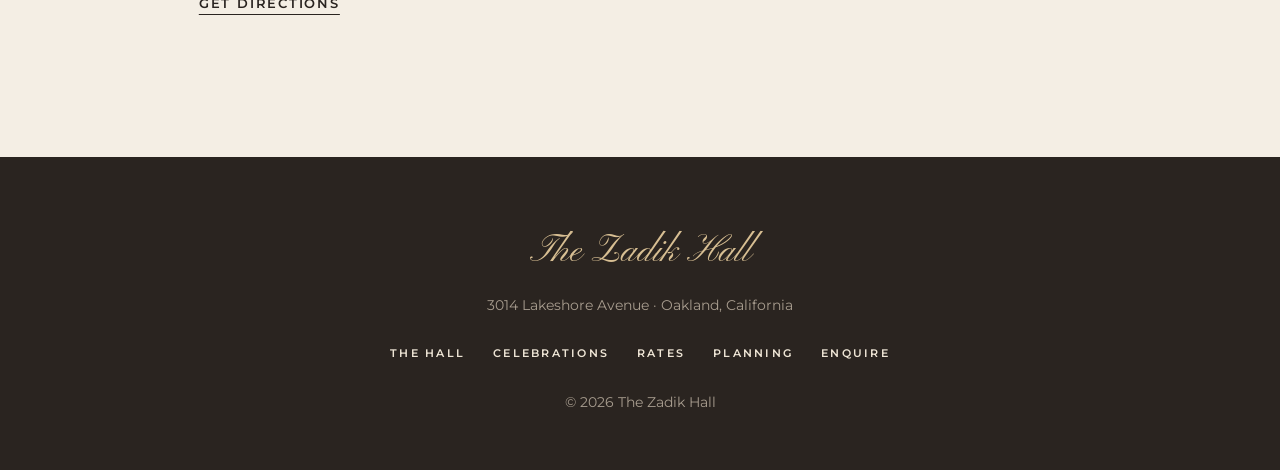
==== commit be3965cd: "Calculate the Hebrew calendar on the site instead of using Hebcal Add js/hebrew-calendar.js, which w" ====
--- a/wedding-hall/index.html
+++ b/wedding-hall/index.html
@@ -271,7 +271,7 @@
           <li><span class="sw sw-approval"></span>Needs approval (Shabbat and holidays)</li>
           <li><span class="sw sw-booked"></span>Reserved</li>
         </ul>
-        <p class="small cal-source">Candle lighting and havdalah times are for Oakland, from Hebcal. Please confirm them before your event.</p>
+        <p class="small cal-source">Candle lighting and havdalah times are calculated for Oakland by our own Hebrew calendar. Please confirm them before your event.</p>
       </div>
     </div>
   </section>
@@ -402,6 +402,7 @@
 </dialog>
 
 <script src="js/booking-rules.js"></script>
+<script src="js/hebrew-calendar.js"></script>
 <script src="js/availability.js"></script>
 <script src="js/main.js"></script>
 </body>
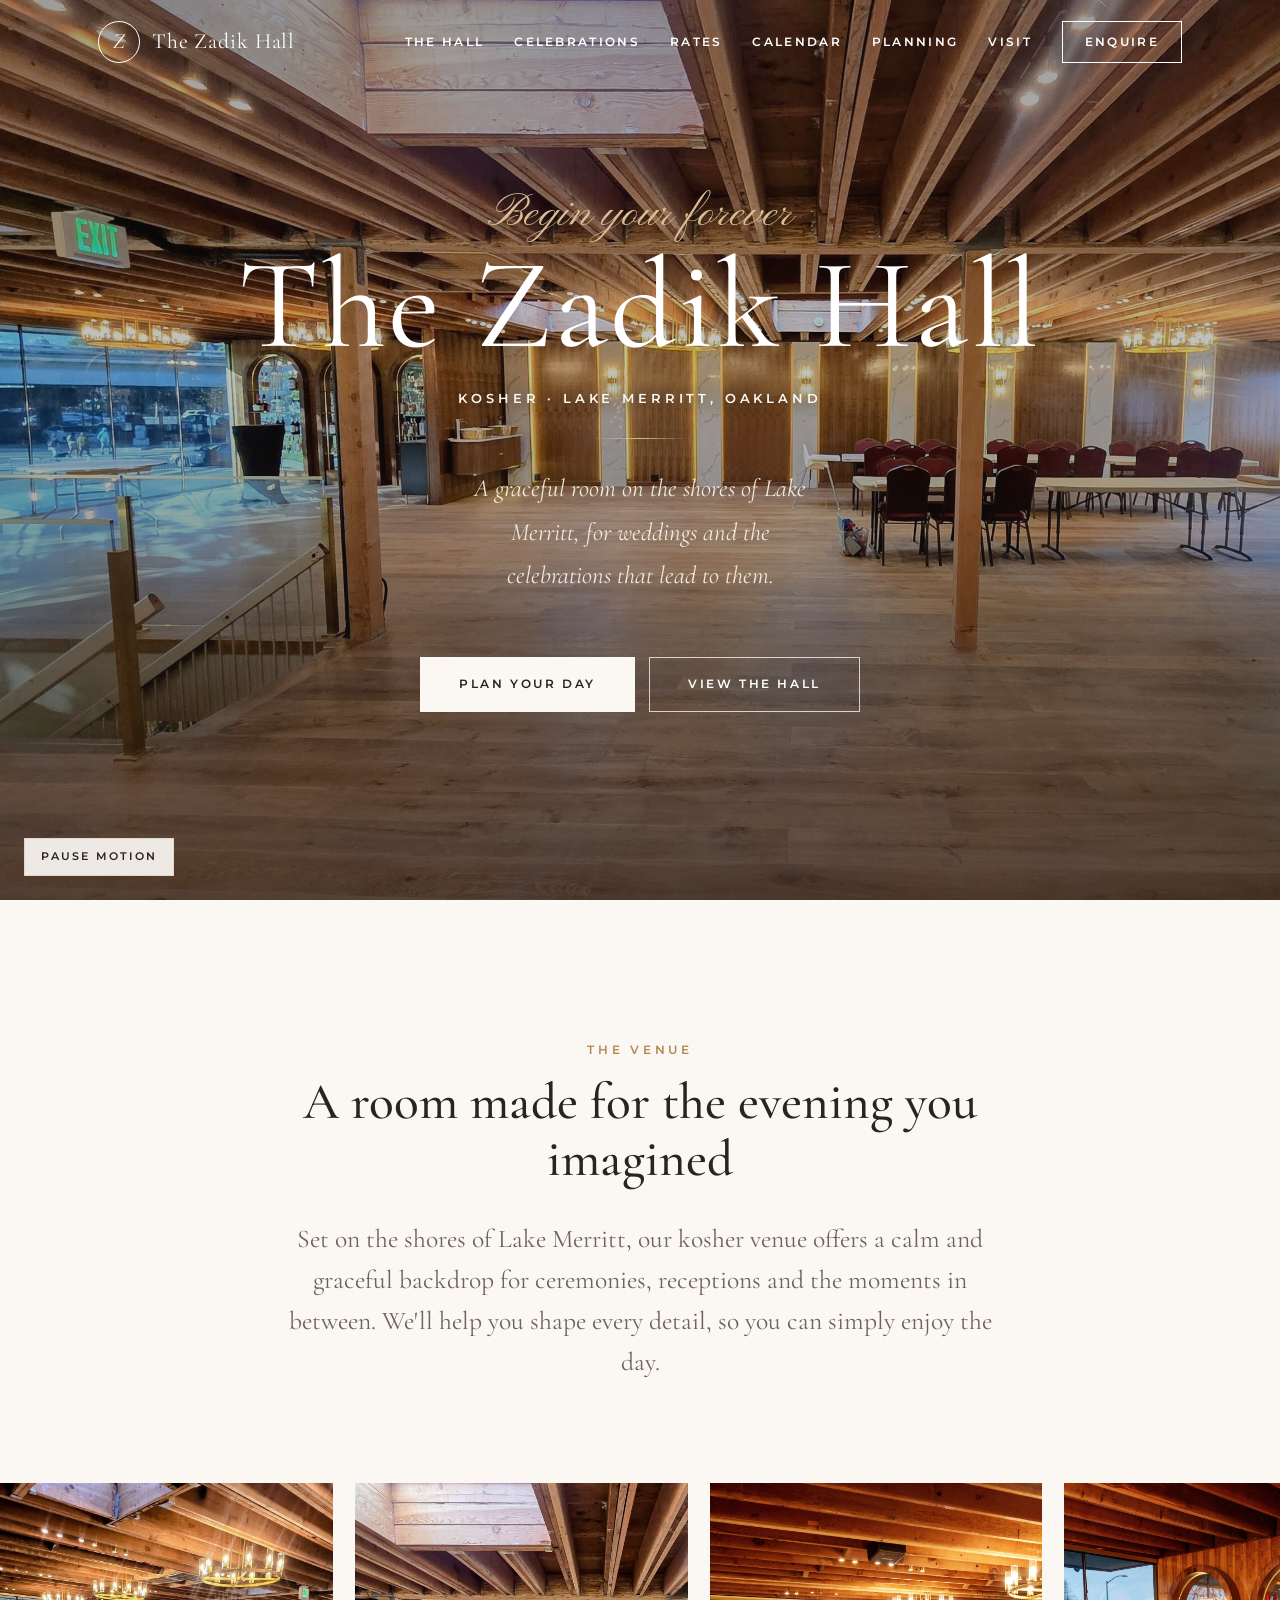
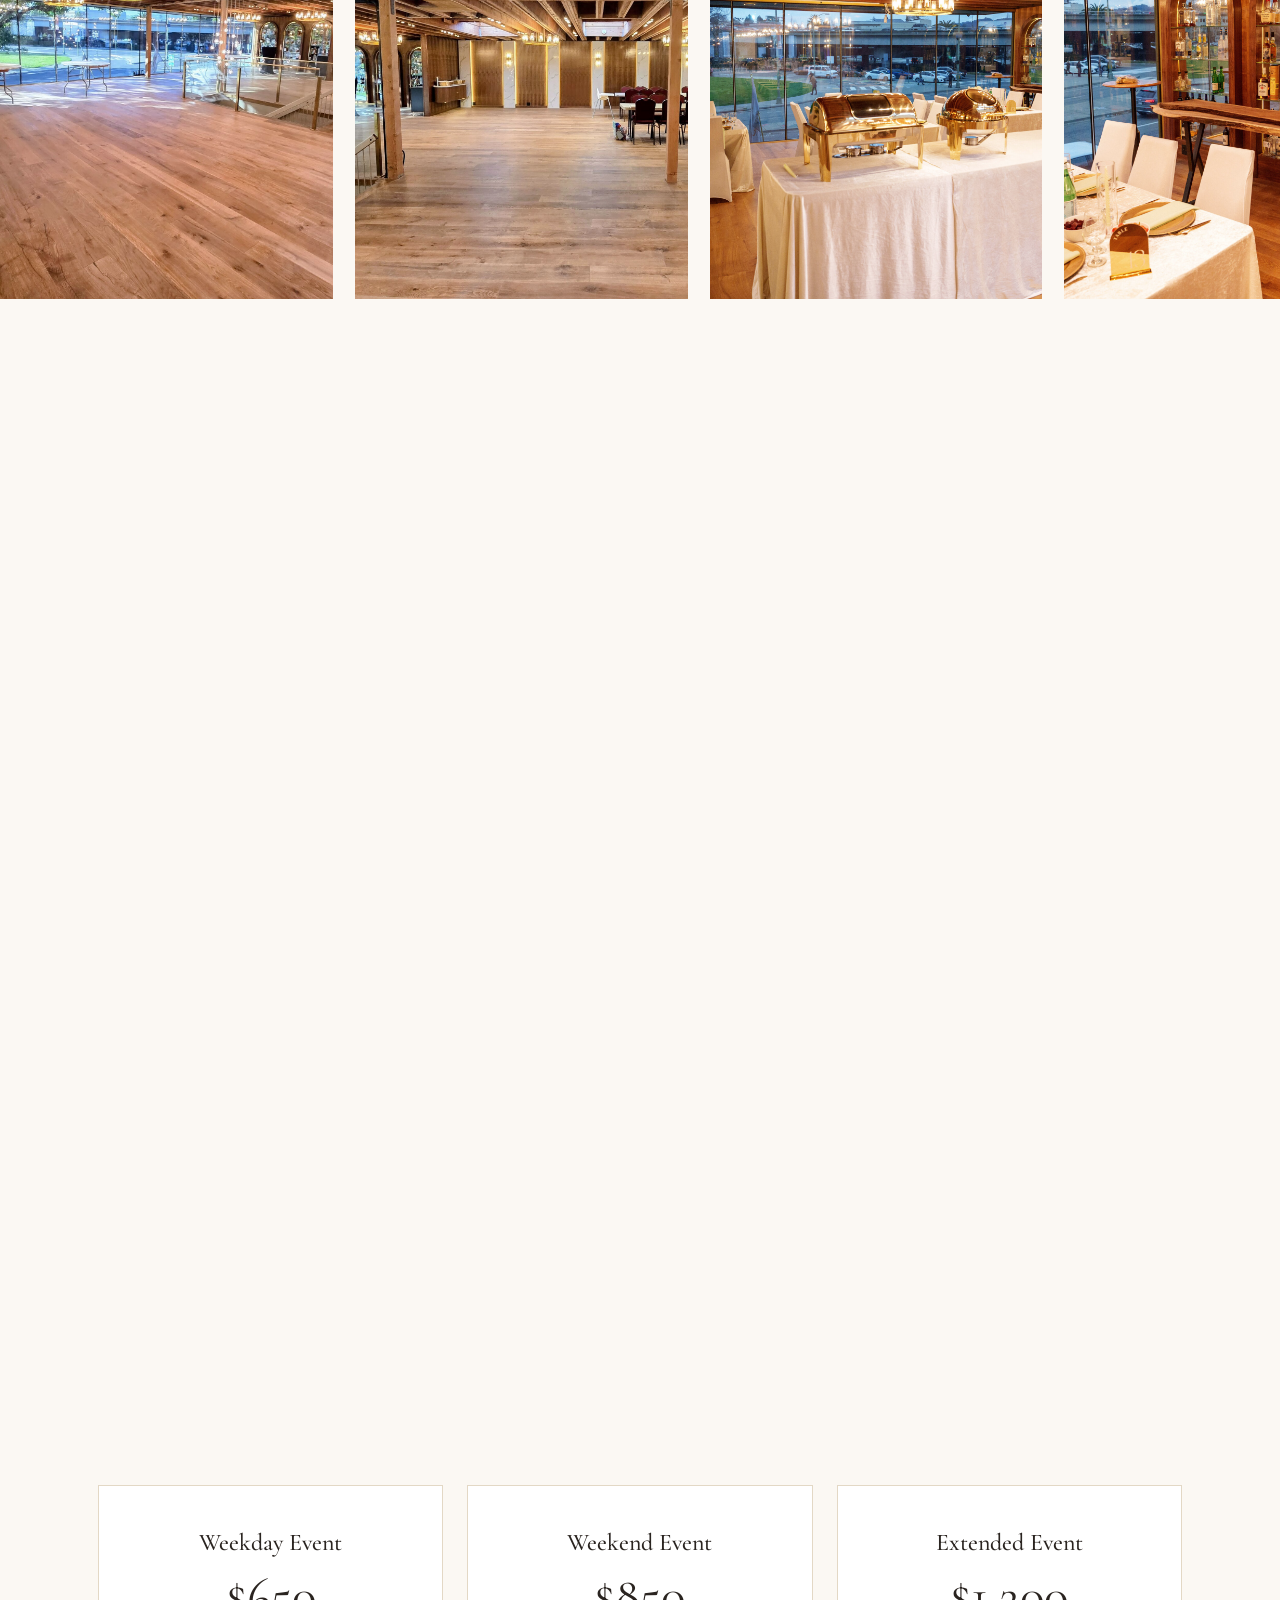
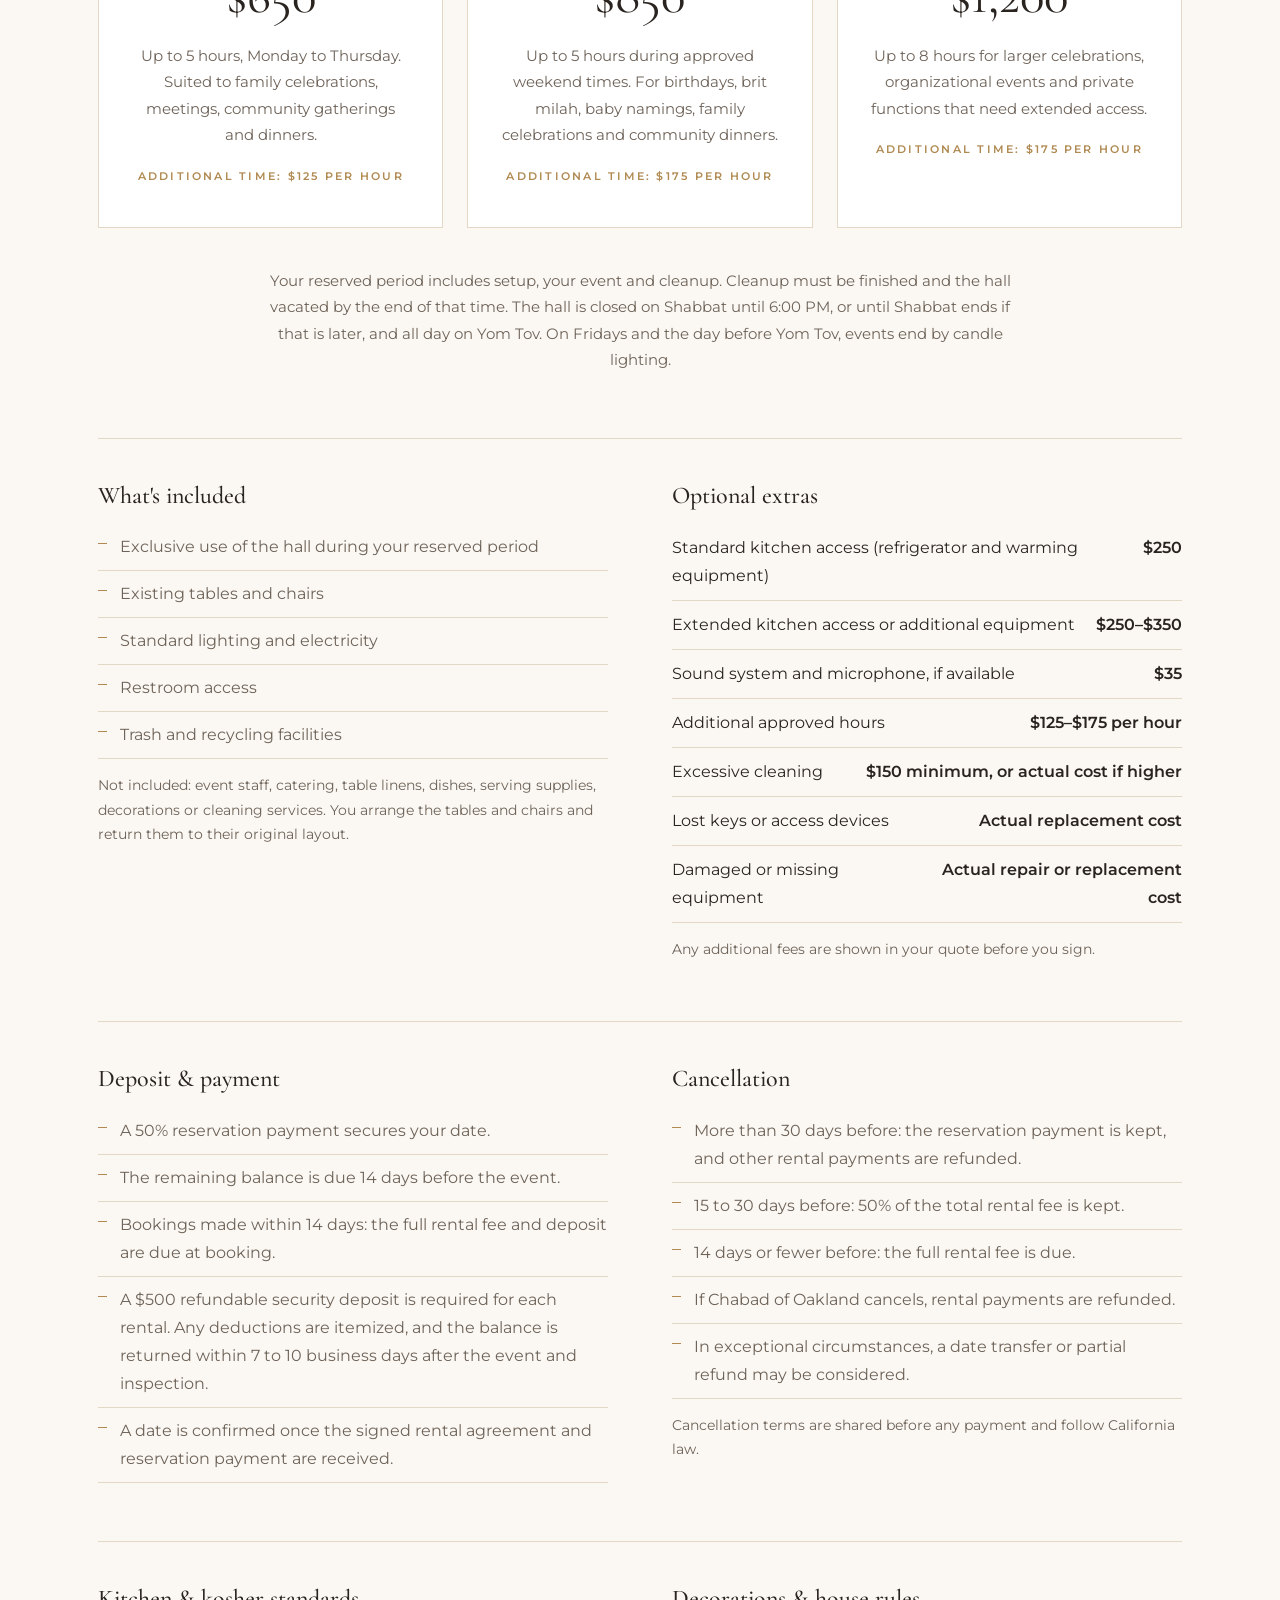
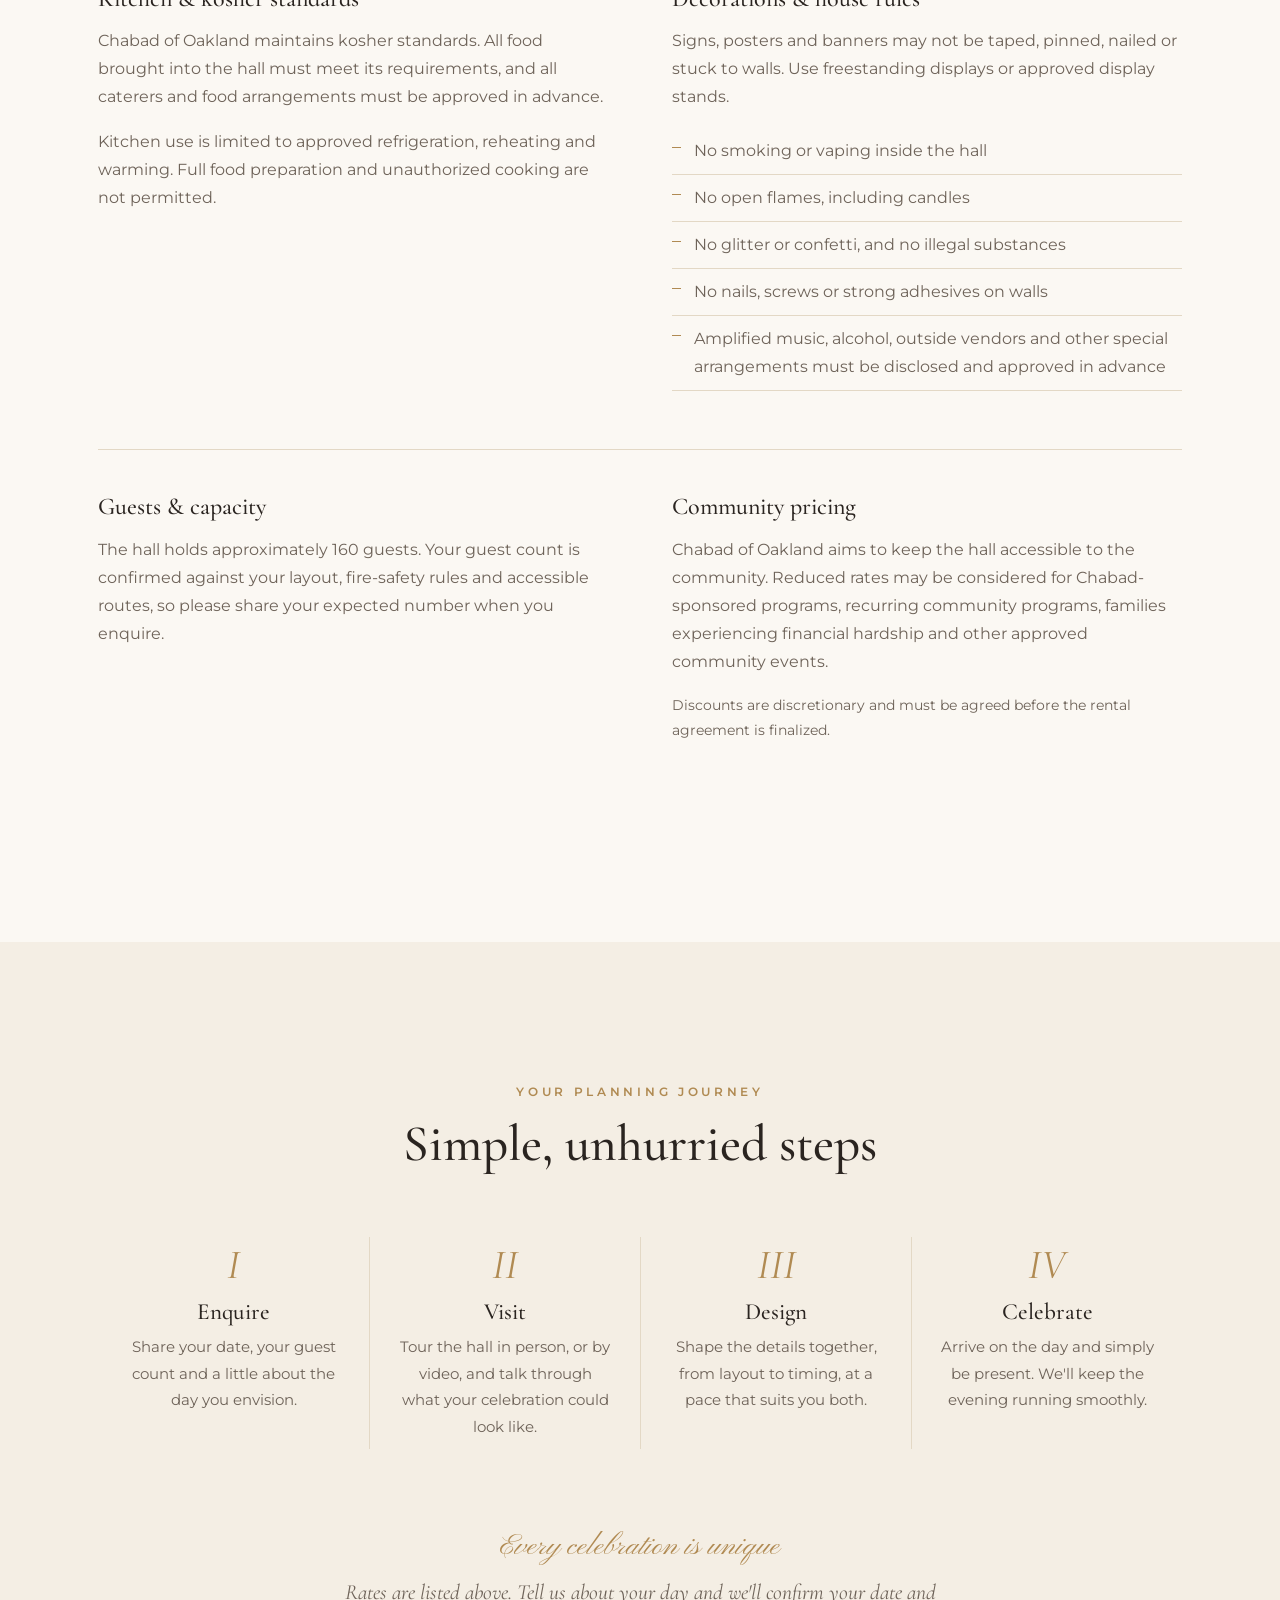
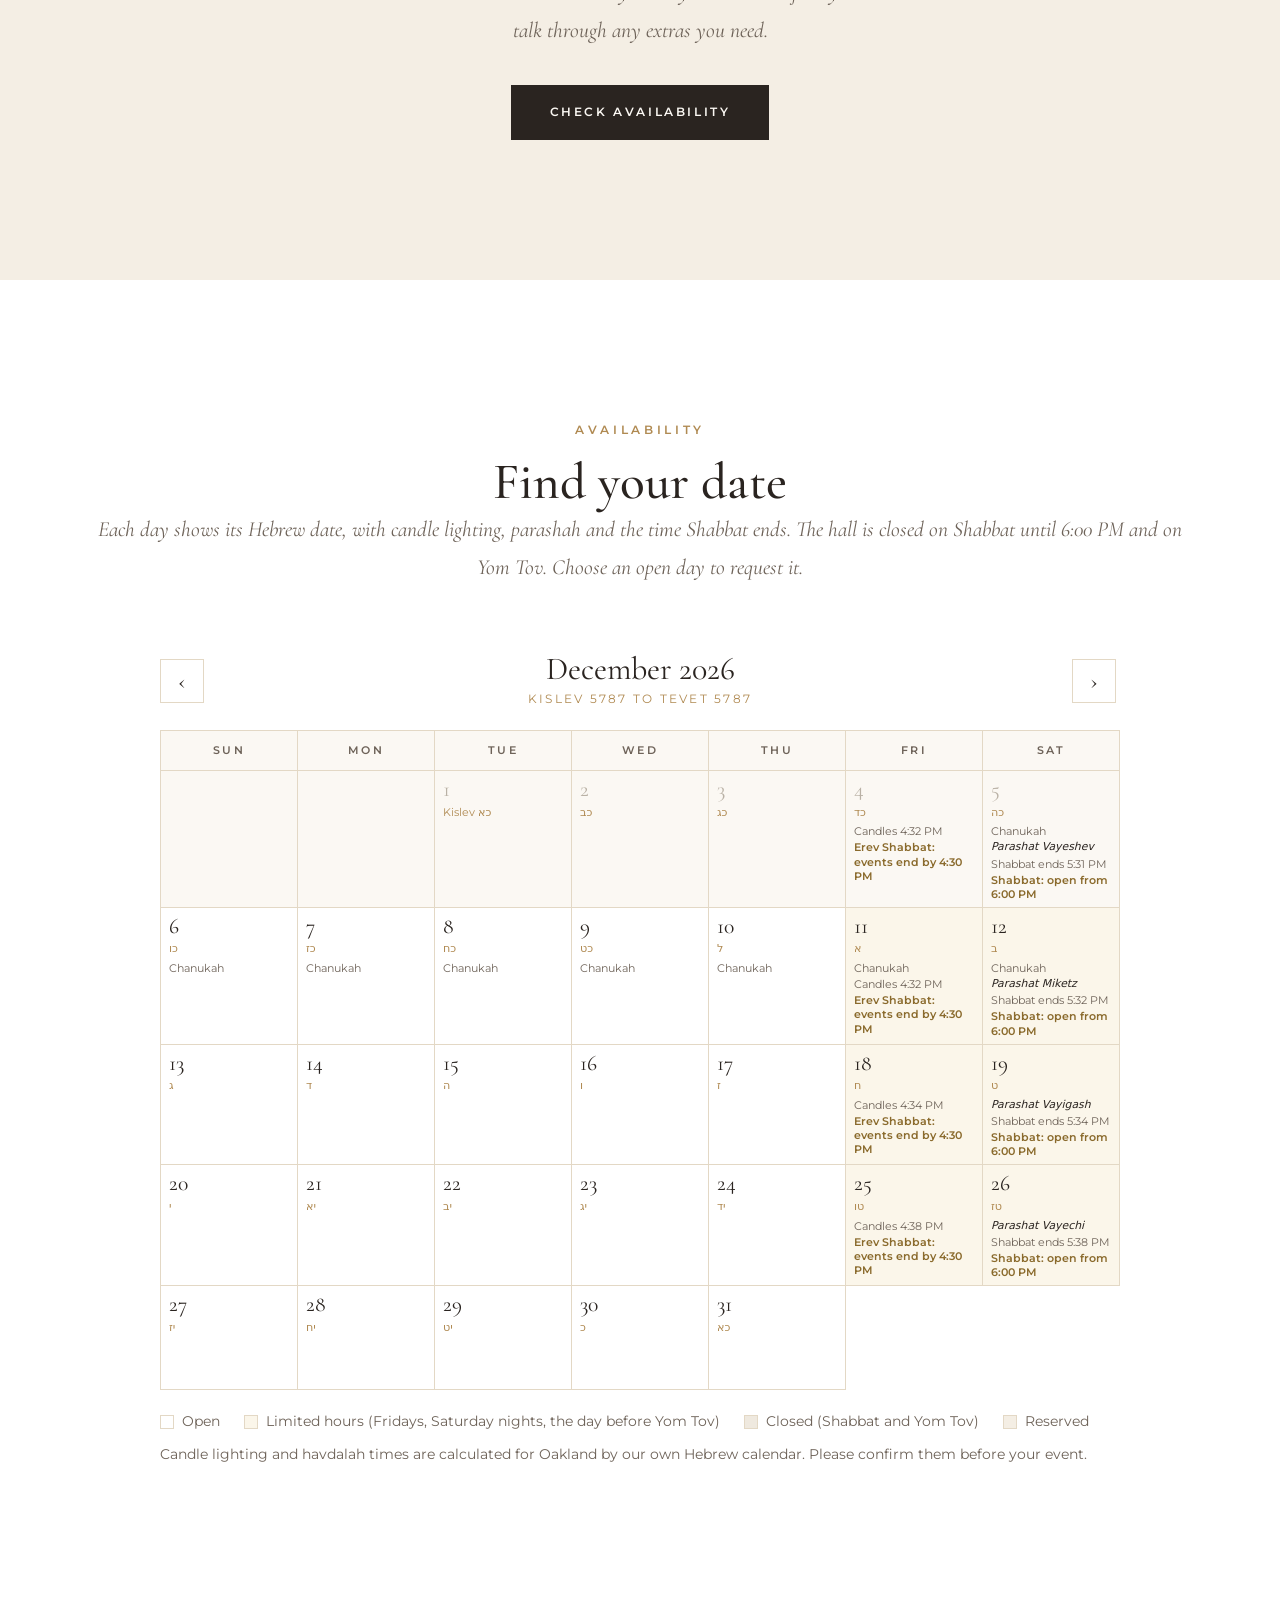
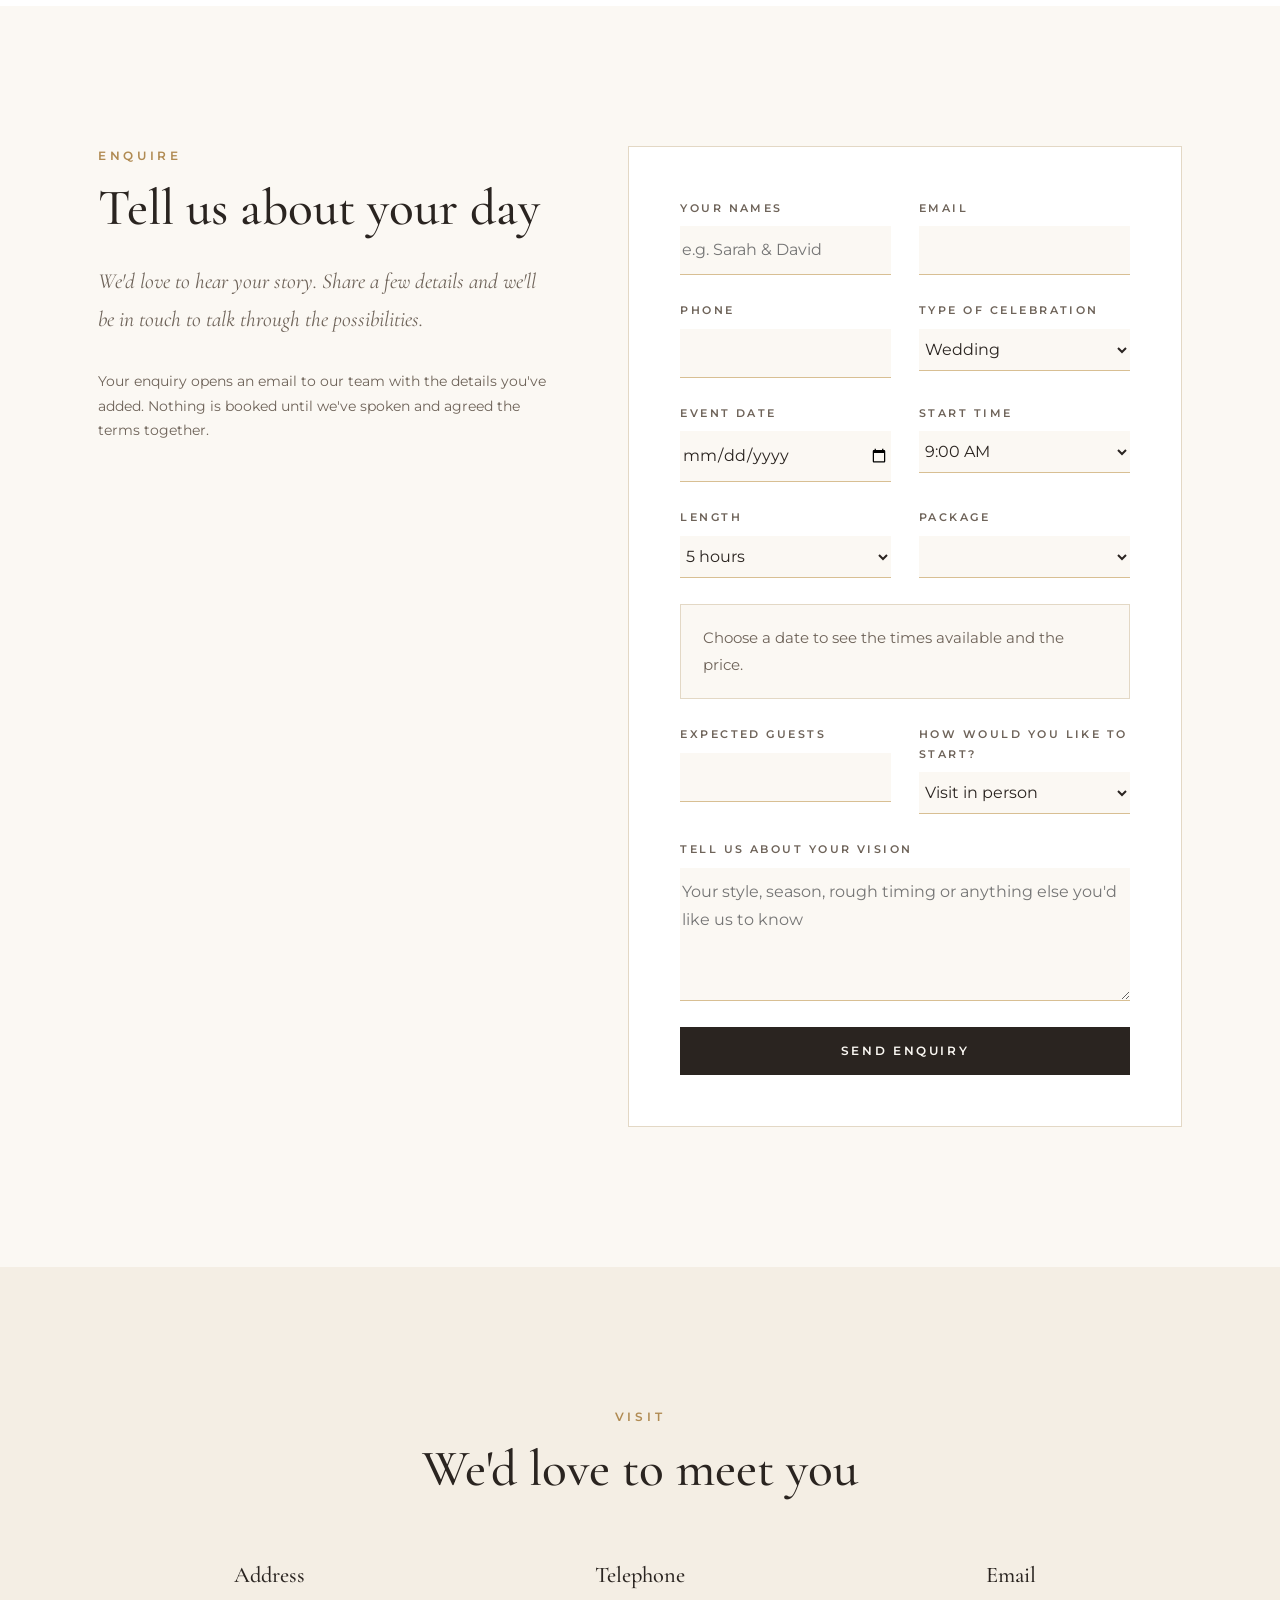
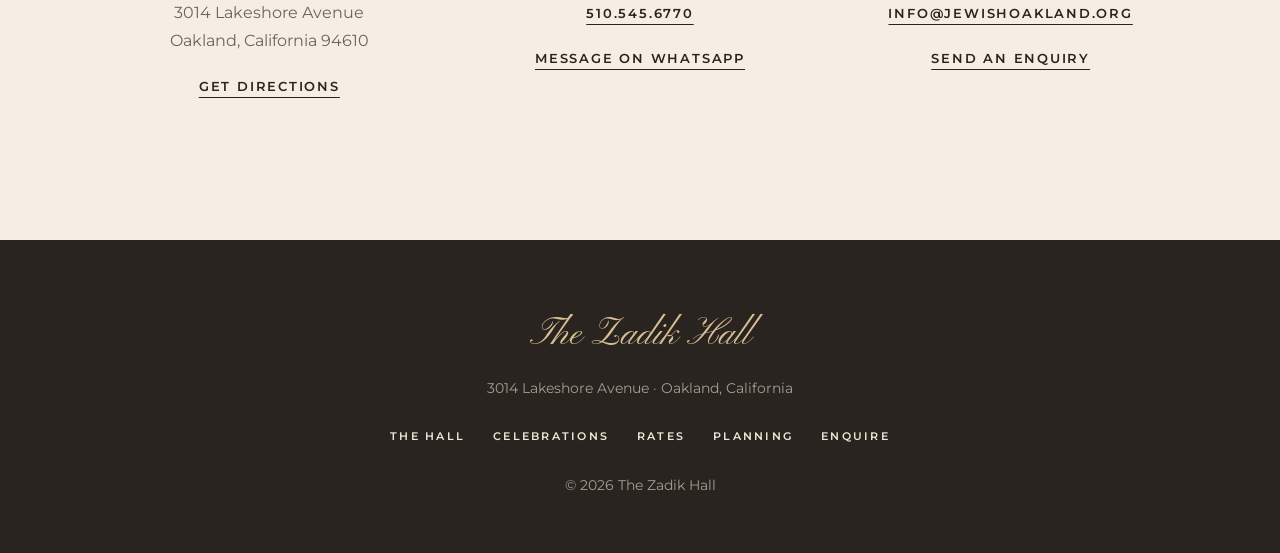
==== commit ccc87de6: "Close the hall on Shabbat until 6 PM and on Yom Tov Saturdays open at 6:00 PM or when Shabbat ends, " ====
--- a/wedding-hall/index.html
+++ b/wedding-hall/index.html
@@ -143,7 +143,7 @@
           <p class="rate-extra">Additional time: $175 per hour</p>
         </article>
       </div>
-      <p class="rate-note">Your reserved period includes setup, your event and cleanup. Cleanup must be finished and the hall vacated by the end of that time. Shabbat and holiday use requires advance approval and separate scheduling.</p>
+      <p class="rate-note">Your reserved period includes setup, your event and cleanup. Cleanup must be finished and the hall vacated by the end of that time. The hall is closed on Shabbat until 6:00 PM, or until Shabbat ends if that is later, and all day on Yom Tov. On Fridays and the day before Yom Tov, events end by candle lighting.</p>
 
       <div class="policy-grid">
         <div class="policy">
@@ -254,7 +254,7 @@
       <header class="section-head">
         <p class="eyebrow">Availability</p>
         <h2>Find your date</h2>
-        <p class="lede">Each day shows its Hebrew date, and Fridays and Saturdays show candle lighting, parashah and havdalah times. Choose an open day to request it.</p>
+        <p class="lede">Each day shows its Hebrew date, with candle lighting, parashah and the time Shabbat ends. The hall is closed on Shabbat until 6:00 PM and on Yom Tov. Choose an open day to request it.</p>
       </header>
       <div class="cal">
         <div class="cal-bar">
@@ -268,7 +268,8 @@
         <div class="cal-grid" id="cal-grid"></div>
         <ul class="cal-legend">
           <li><span class="sw sw-open"></span>Open</li>
-          <li><span class="sw sw-approval"></span>Needs approval (Shabbat and holidays)</li>
+          <li><span class="sw sw-limited"></span>Limited hours (Fridays, Saturday nights, the day before Yom Tov)</li>
+          <li><span class="sw sw-closed"></span>Closed (Shabbat and Yom Tov)</li>
           <li><span class="sw sw-booked"></span>Reserved</li>
         </ul>
         <p class="small cal-source">Candle lighting and havdalah times are calculated for Oakland by our own Hebrew calendar. Please confirm them before your event.</p>
--- a/wedding-hall/css/styles.css
+++ b/wedding-hall/css/styles.css
@@ -316,8 +316,10 @@
 .cal-heb { font-size: .7rem; color: var(--champagne); }
 .cal-note { font-size: .68rem; line-height: 1.3; color: var(--muted); }
 .cal-parsha { font-style: italic; color: var(--espresso); }
-.cal-approval-note { color: #8a6a2c; font-weight: 600; }
-.cal-day.is-approval { background: #fbf6ea; }
+.cal-status { color: #8a6a2c; font-weight: 600; }
+.cal-day.is-limited { background: #fbf6ea; }
+.cal-day.is-closed { background: #efe9df; color: #8f8679; }
+.cal-day.is-closed .cal-status { color: #6e6359; }
 .cal-day.is-booked { background: var(--linen); color: var(--muted); }
 .cal-day.is-booked .cal-num { text-decoration: line-through; text-decoration-color: var(--champagne); }
 .cal-day.is-booked .cal-note:first-of-type { color: var(--espresso); font-weight: 600; letter-spacing: .08em; text-transform: uppercase; font-size: .62rem; }
@@ -327,7 +329,8 @@
 .cal-legend li { display: flex; align-items: center; gap: 8px; }
 .sw { display: inline-block; width: 14px; height: 14px; border: 1px solid var(--line); }
 .sw-open { background: var(--white); }
-.sw-approval { background: #fbf6ea; }
+.sw-limited { background: #fbf6ea; }
+.sw-closed { background: #efe9df; }
 .sw-booked { background: var(--linen); }
 .cal-source { margin: 0; }
 .price-box { border: 1px solid var(--line); background: var(--ivory); padding: 20px 22px; font-size: .95rem; }
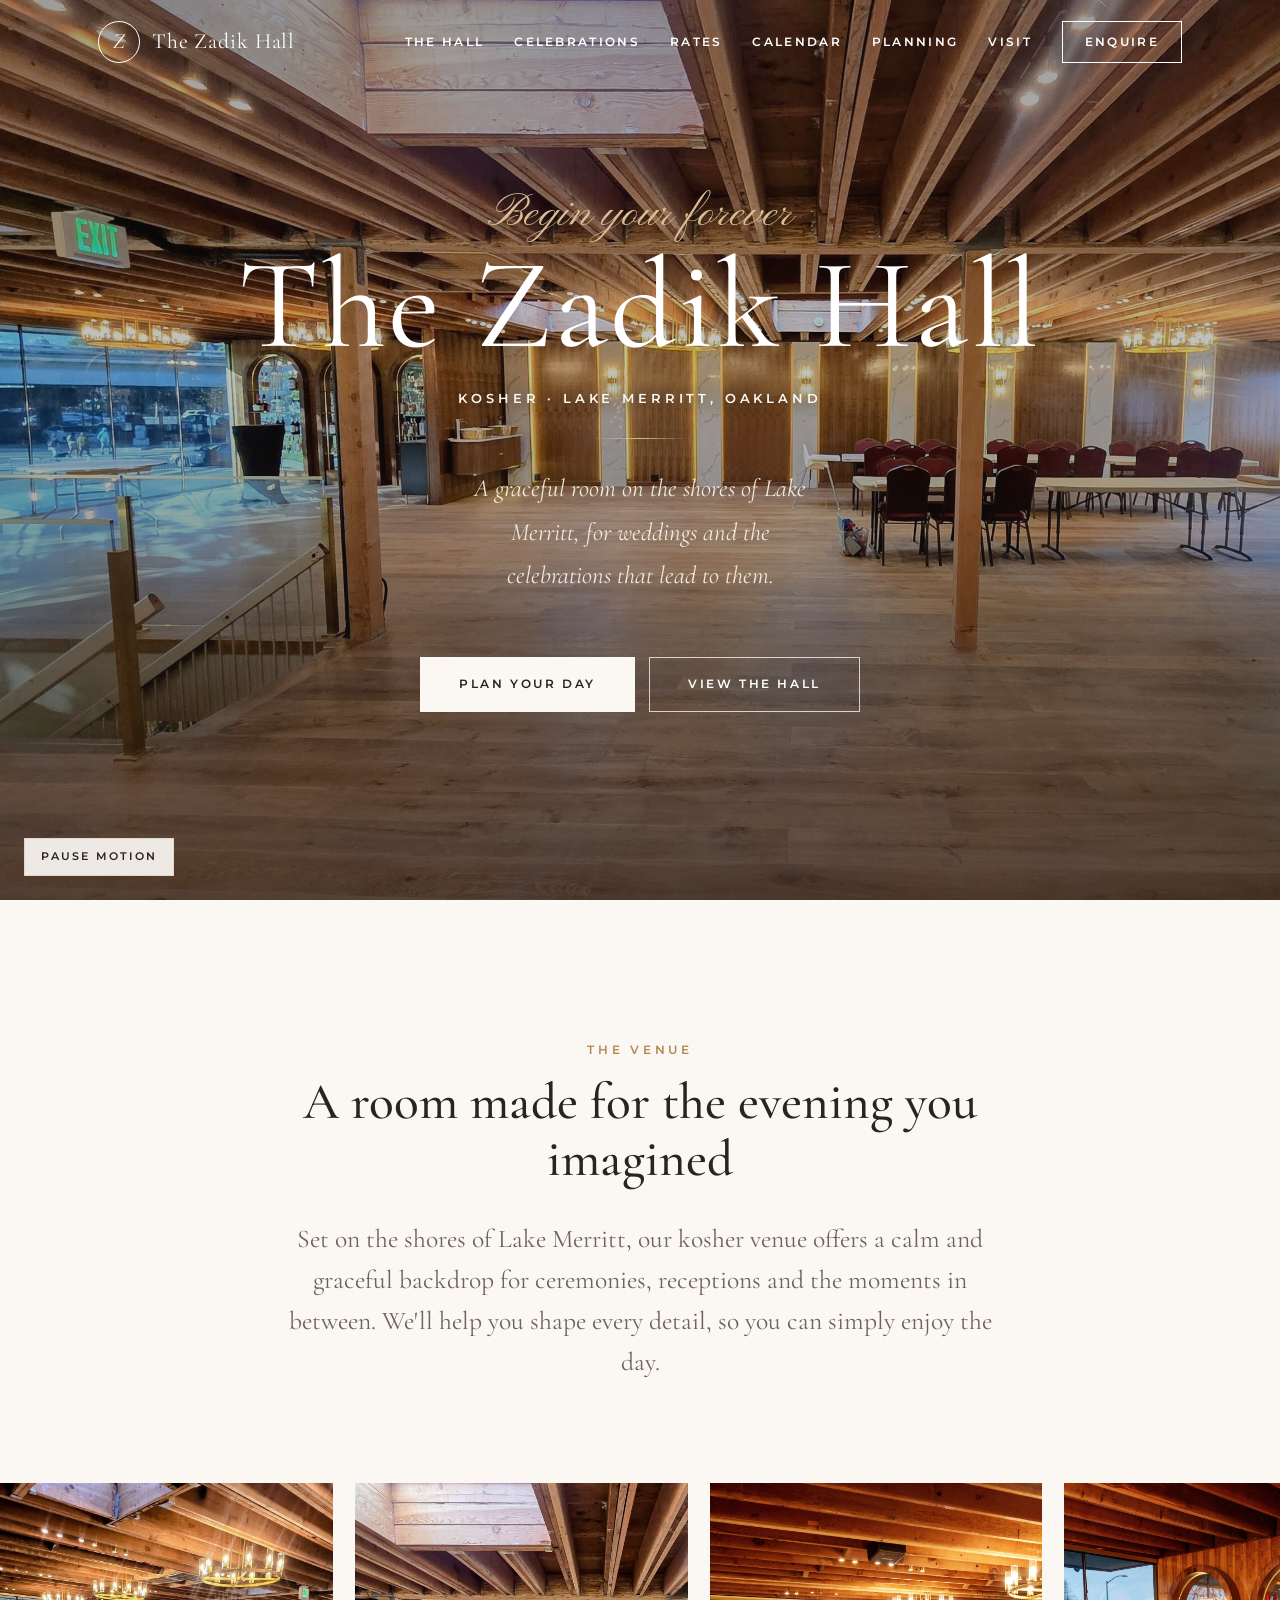
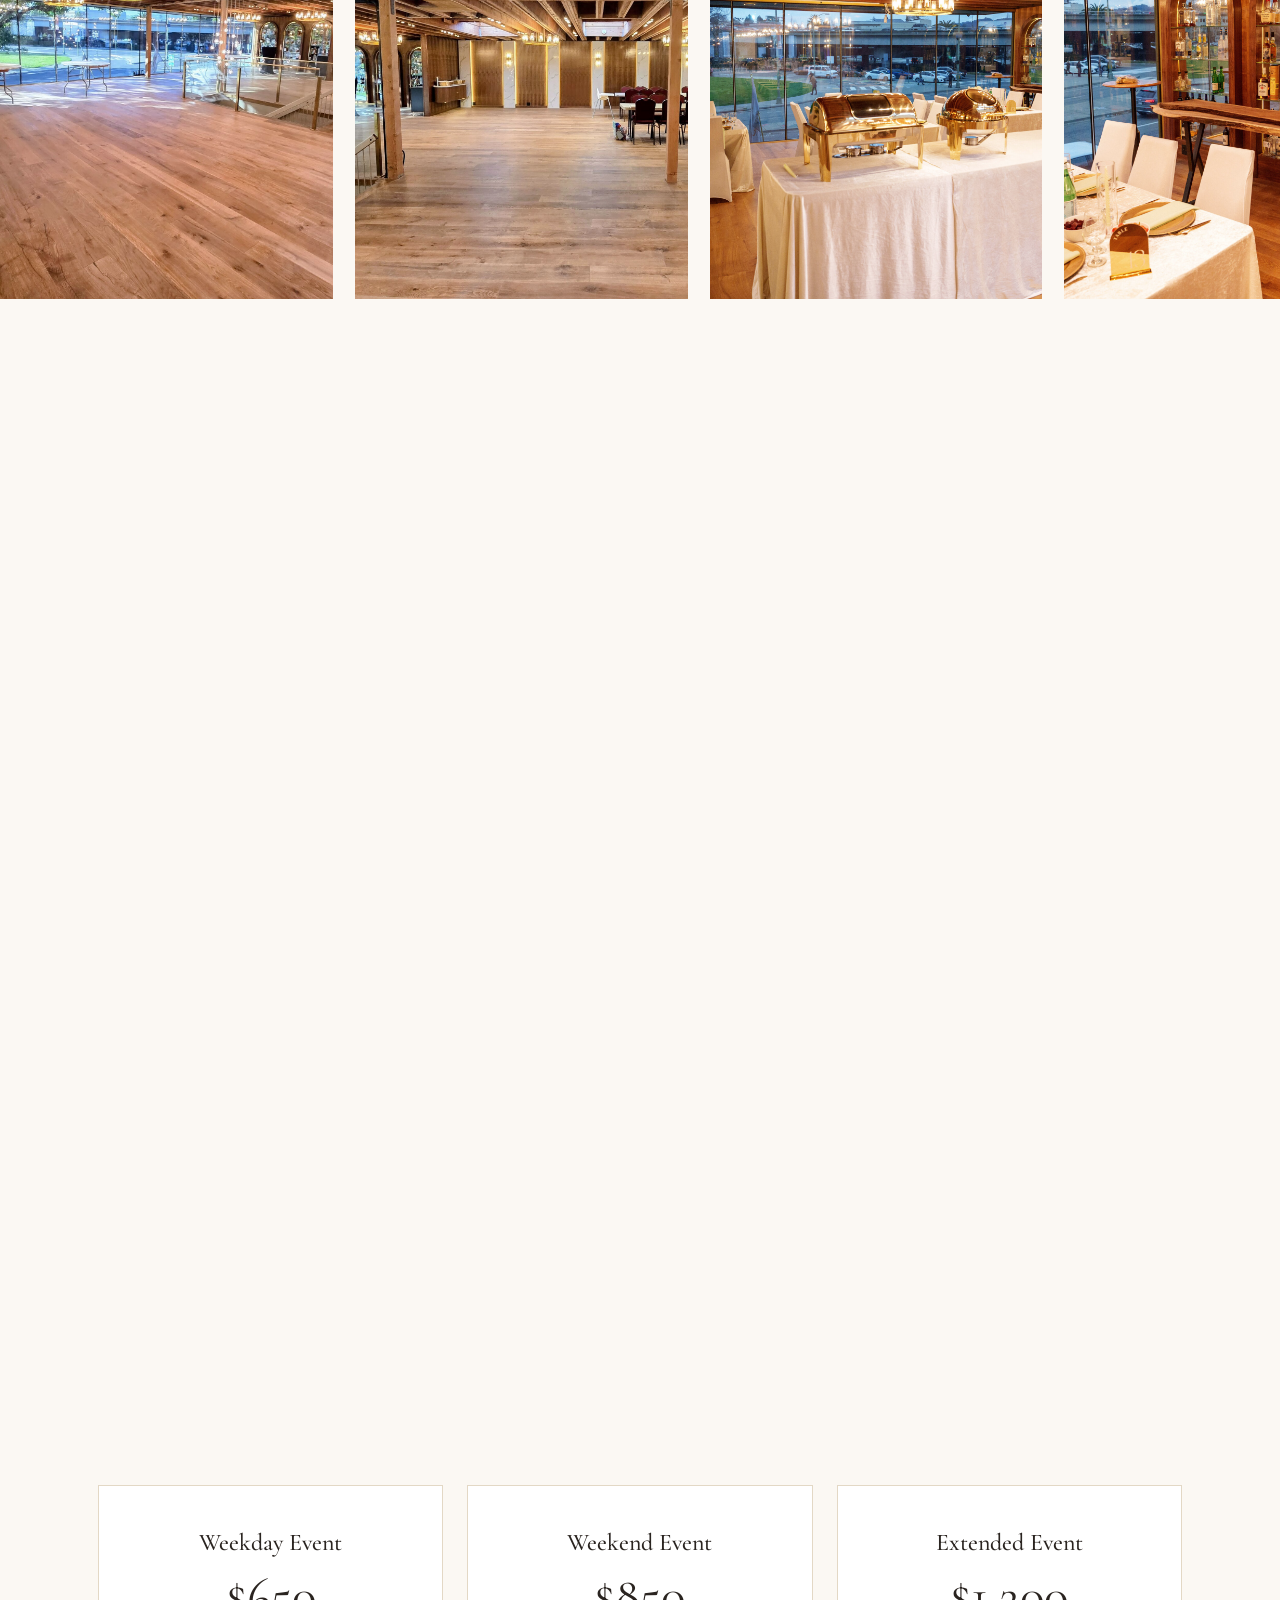
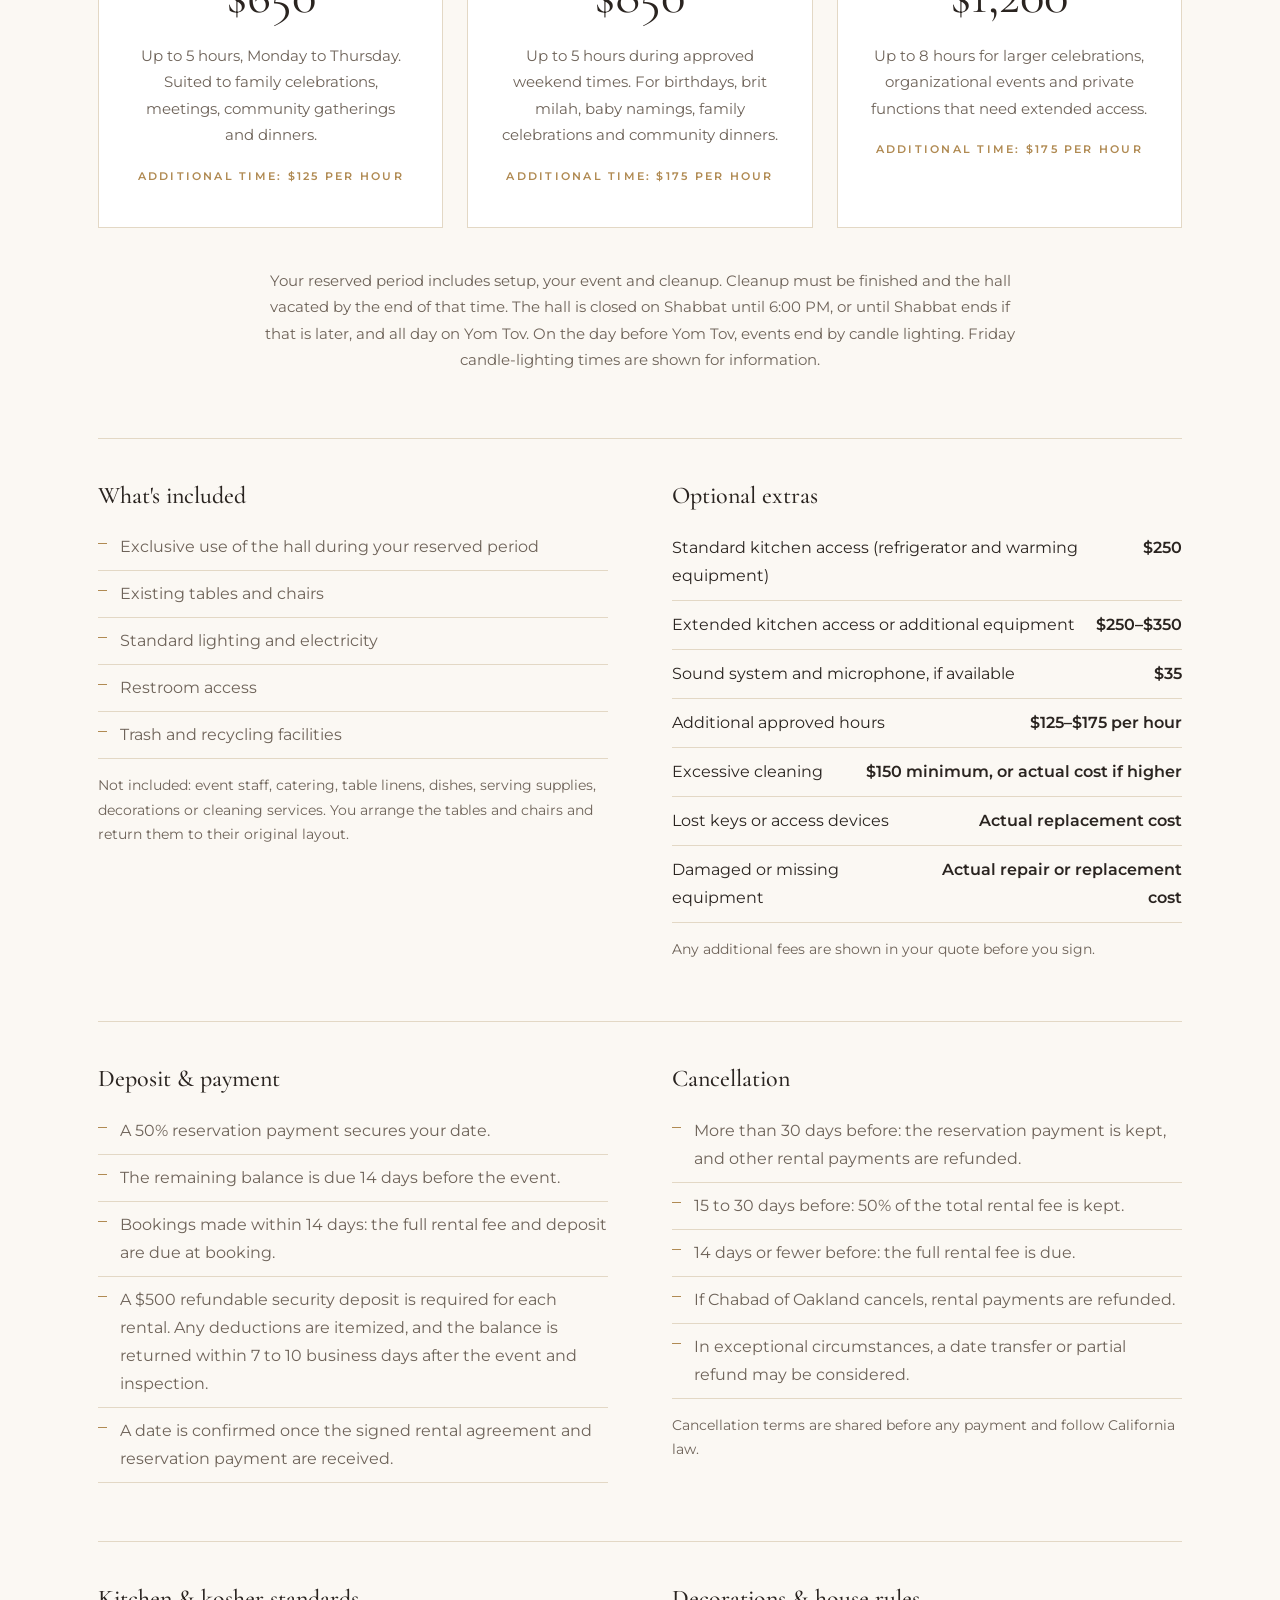
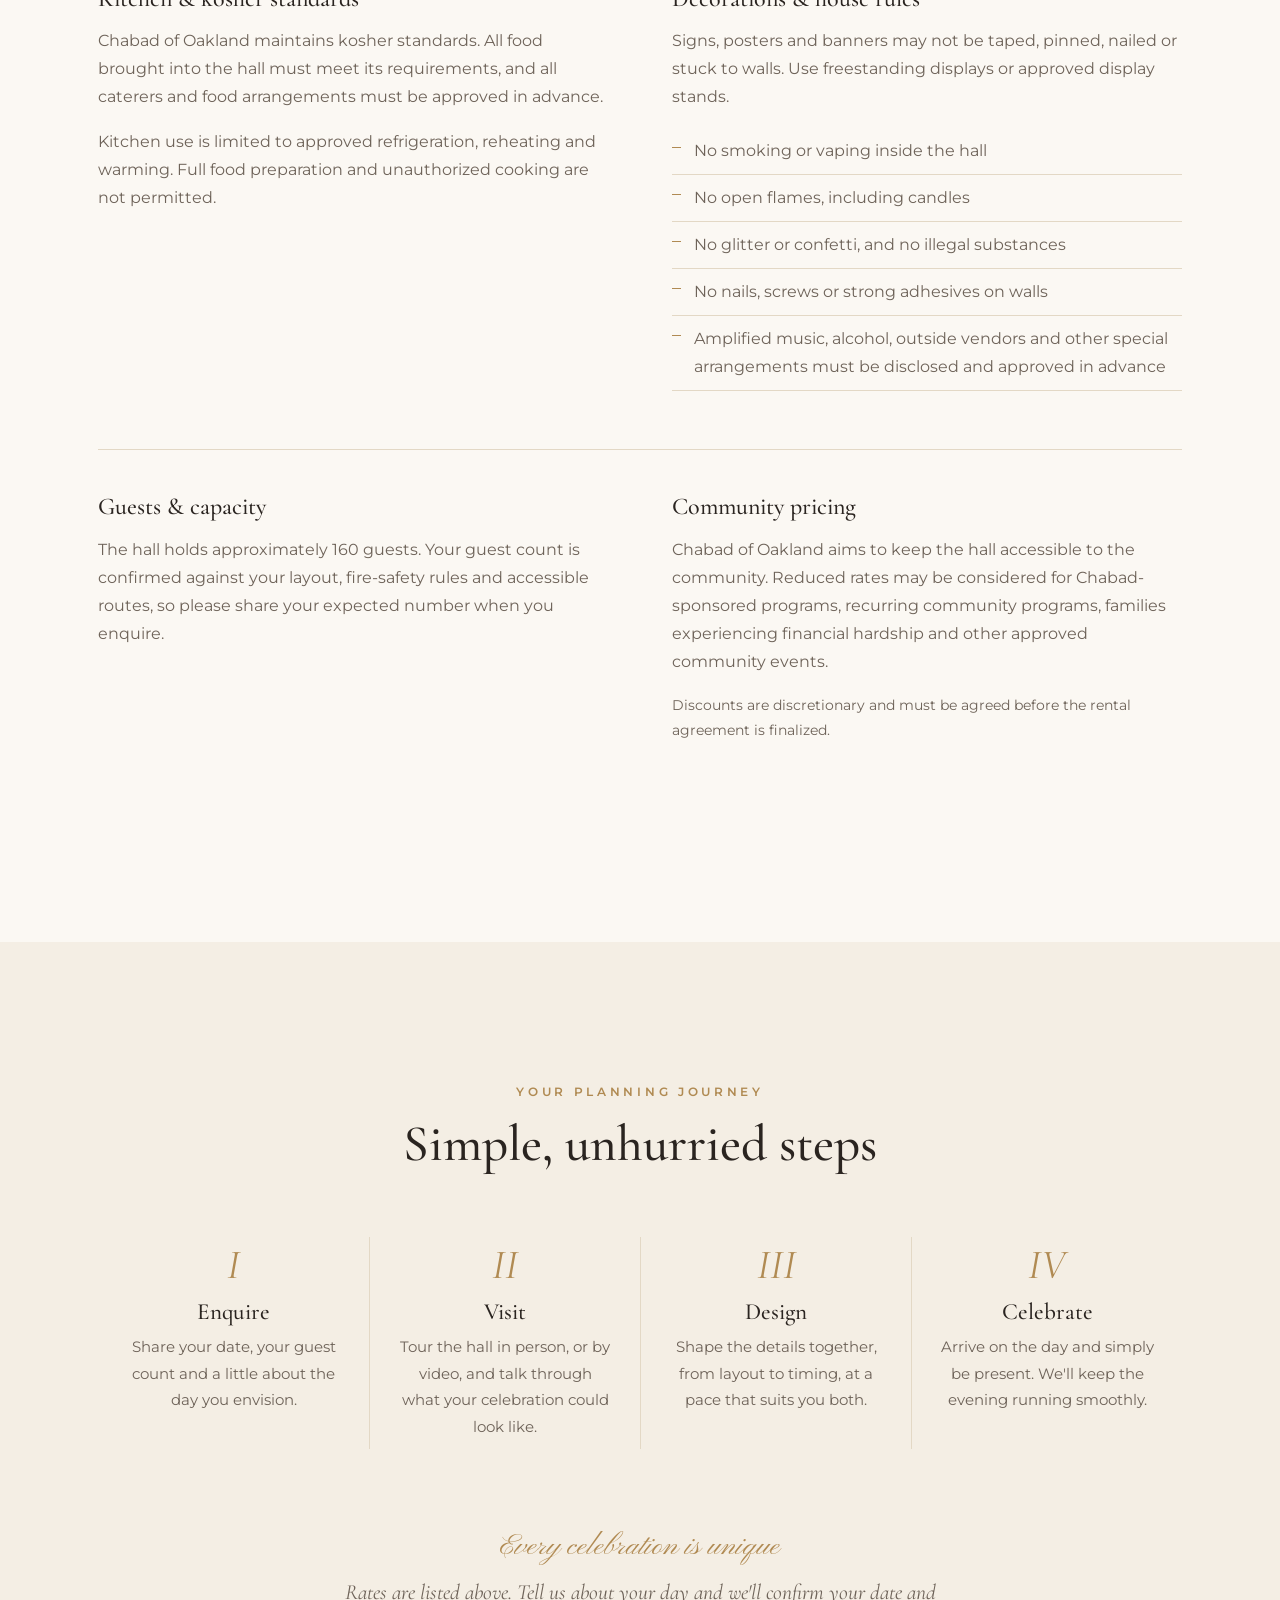
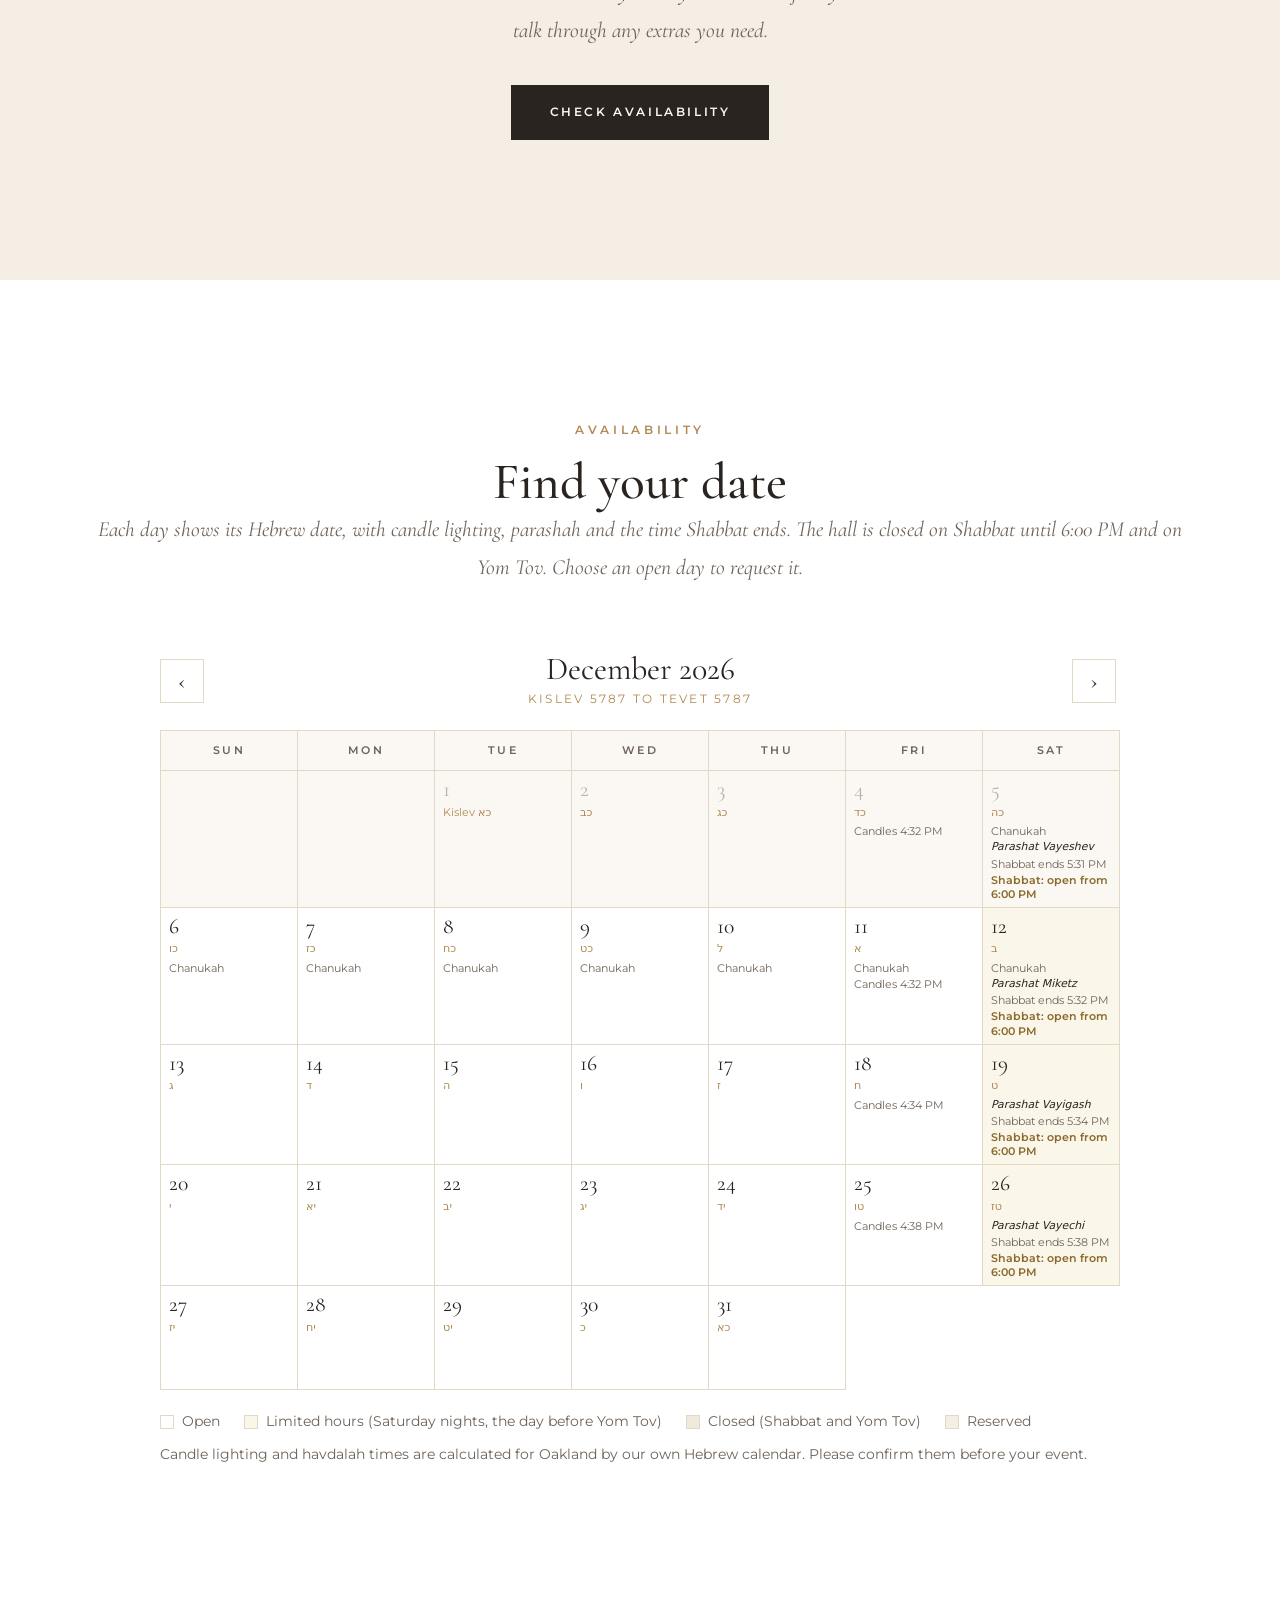
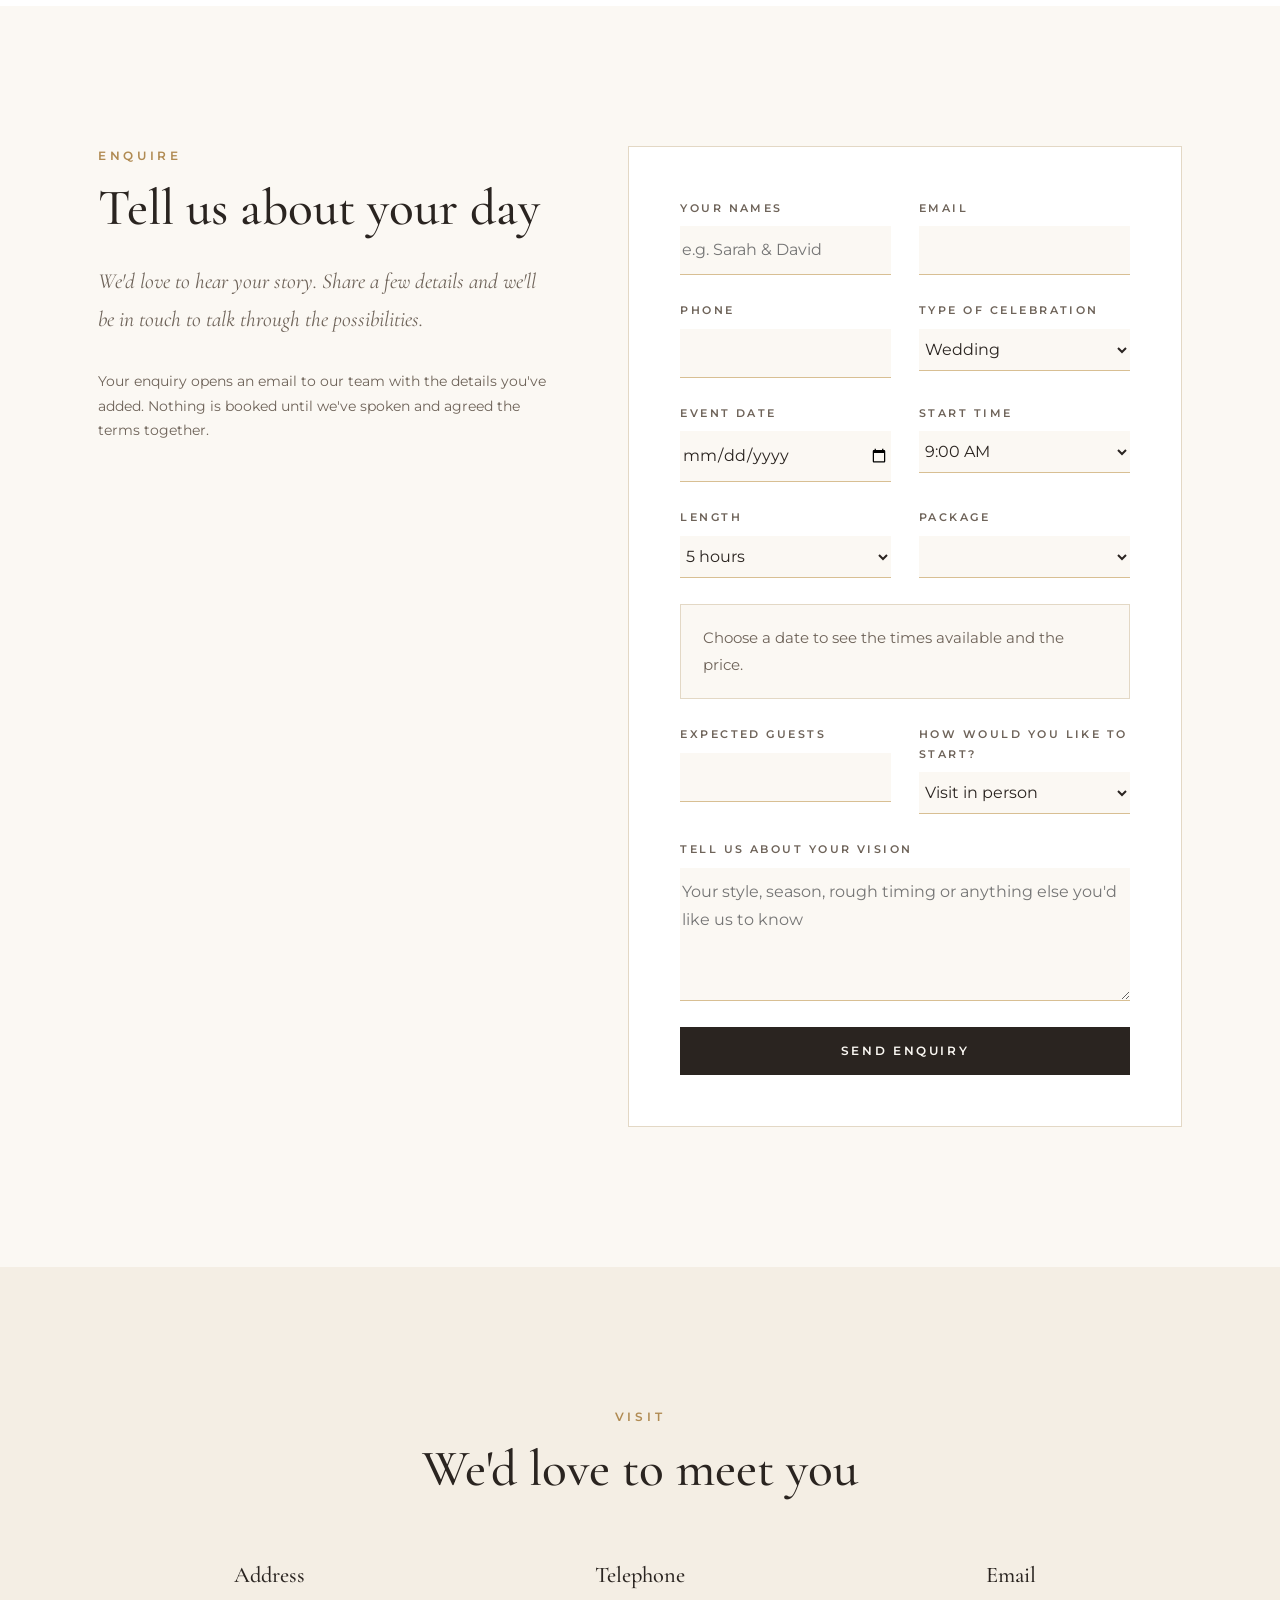
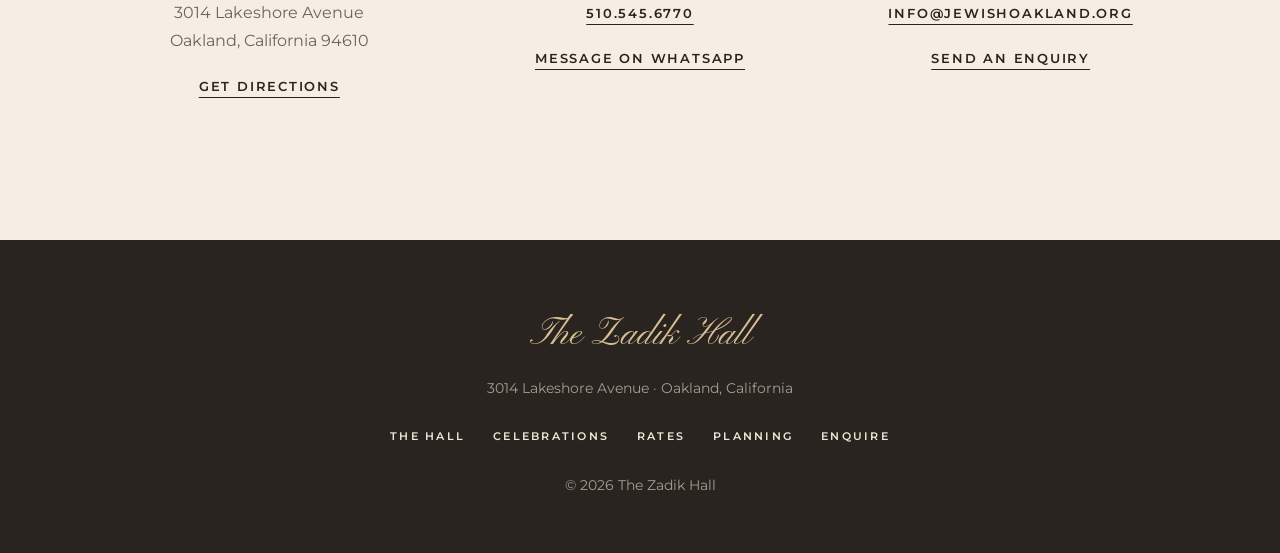
==== commit b27bfb18: "Let Friday events run into Shabbat Friday candle lighting is now shown for information only, and Fri" ====
--- a/wedding-hall/index.html
+++ b/wedding-hall/index.html
@@ -143,7 +143,7 @@
           <p class="rate-extra">Additional time: $175 per hour</p>
         </article>
       </div>
-      <p class="rate-note">Your reserved period includes setup, your event and cleanup. Cleanup must be finished and the hall vacated by the end of that time. The hall is closed on Shabbat until 6:00 PM, or until Shabbat ends if that is later, and all day on Yom Tov. On Fridays and the day before Yom Tov, events end by candle lighting.</p>
+      <p class="rate-note">Your reserved period includes setup, your event and cleanup. Cleanup must be finished and the hall vacated by the end of that time. The hall is closed on Shabbat until 6:00 PM, or until Shabbat ends if that is later, and all day on Yom Tov. On the day before Yom Tov, events end by candle lighting. Friday candle-lighting times are shown for information.</p>
 
       <div class="policy-grid">
         <div class="policy">
@@ -268,7 +268,7 @@
         <div class="cal-grid" id="cal-grid"></div>
         <ul class="cal-legend">
           <li><span class="sw sw-open"></span>Open</li>
-          <li><span class="sw sw-limited"></span>Limited hours (Fridays, Saturday nights, the day before Yom Tov)</li>
+          <li><span class="sw sw-limited"></span>Limited hours (Saturday nights, the day before Yom Tov)</li>
           <li><span class="sw sw-closed"></span>Closed (Shabbat and Yom Tov)</li>
           <li><span class="sw sw-booked"></span>Reserved</li>
         </ul>
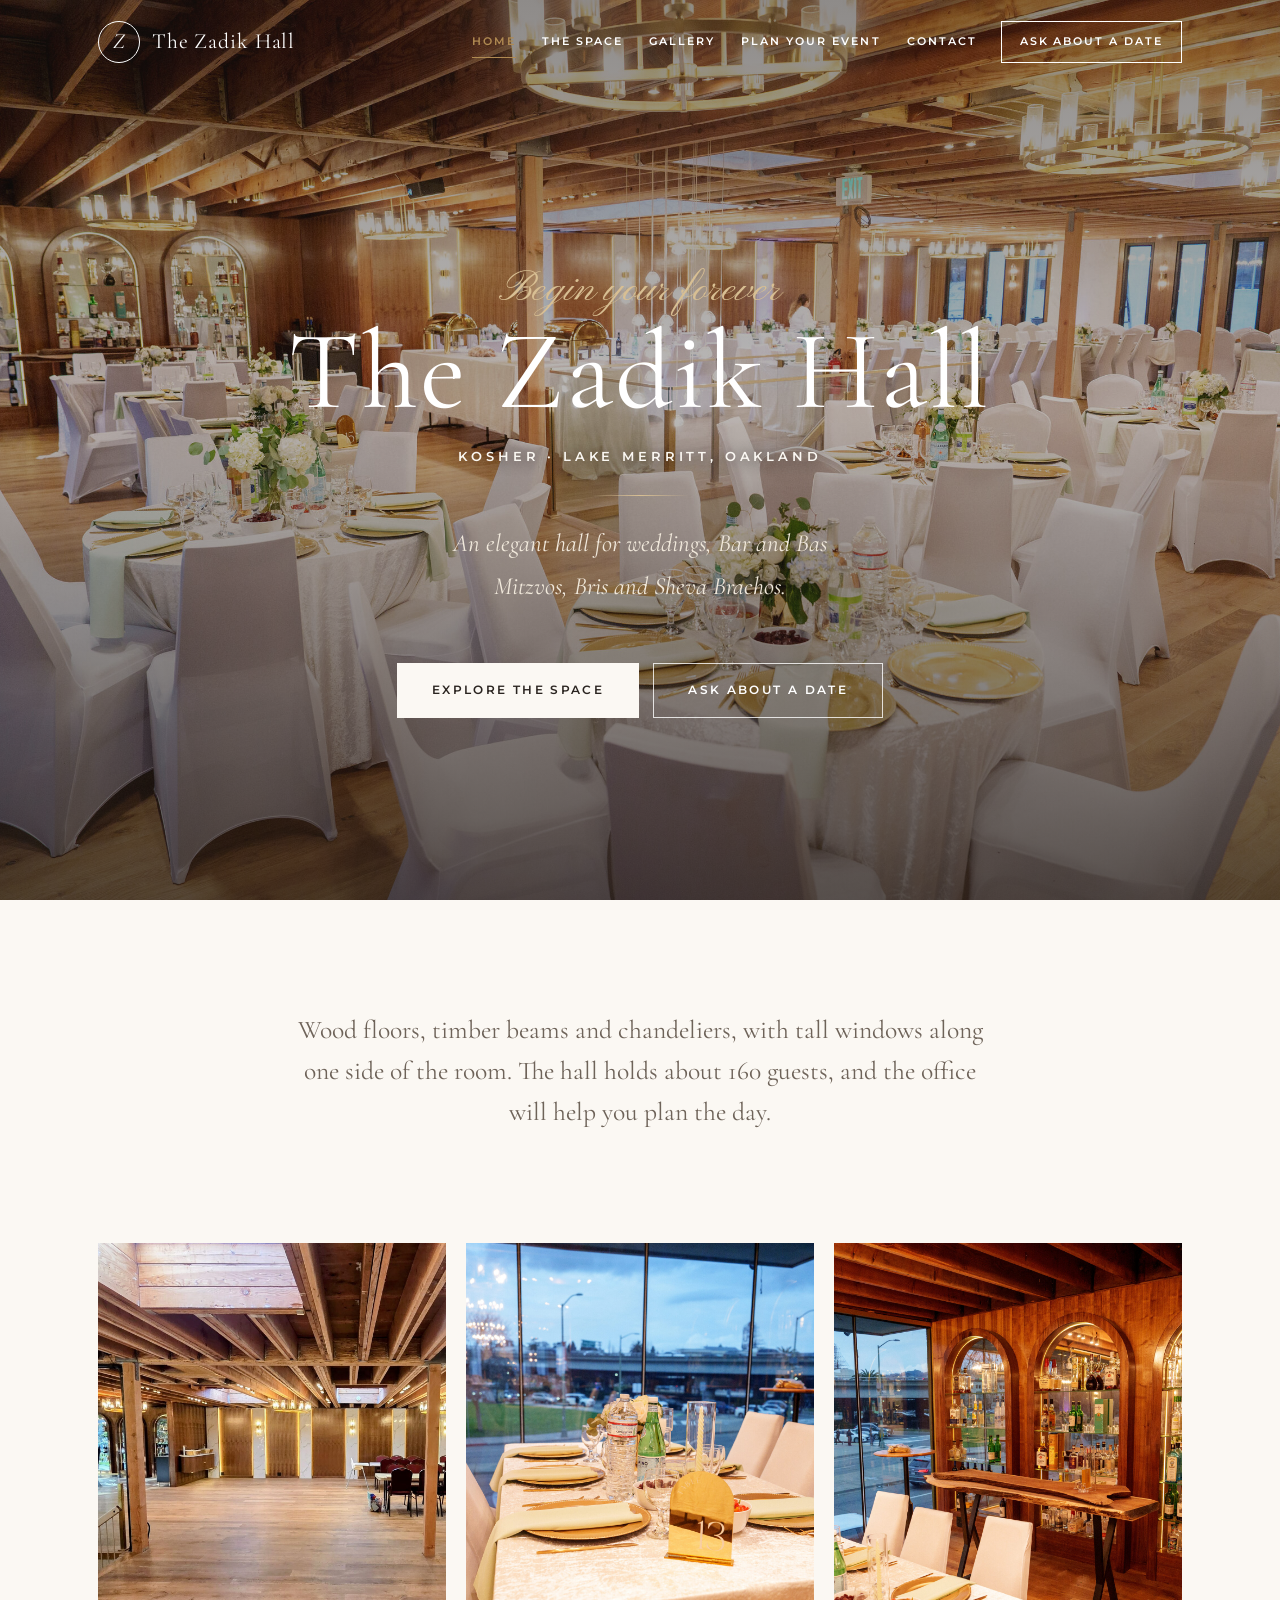
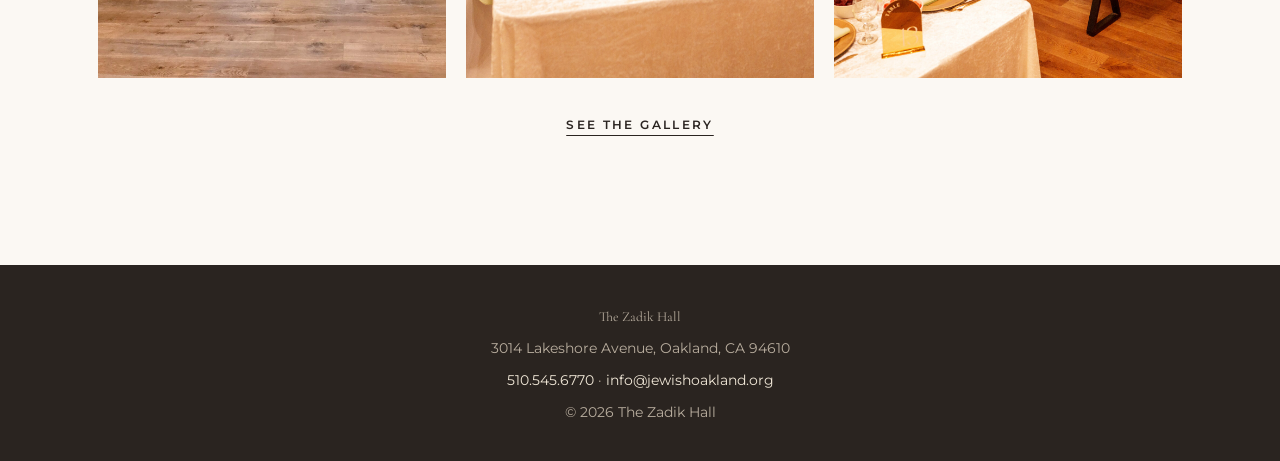
==== commit 21035f9f: "Split the hall site into five pages Home, The Space, Gallery, Plan Your Event and Contact are now se" ====
--- a/wedding-hall/index.html
+++ b/wedding-hall/index.html
@@ -3,376 +3,68 @@
 <head>
 <meta charset="utf-8">
 <meta name="viewport" content="width=device-width, initial-scale=1">
-<title>The Zadik Hall · Weddings &amp; Celebrations on Lake Merritt</title>
-<meta name="description" content="The Zadik Hall is an elegant kosher venue on the shores of Lake Merritt in Oakland, for weddings and celebrations. Request your date and plan your day with us.">
+<title>The Zadik Hall · Weddings and celebrations on Lake Merritt</title>
+<meta name="description" content="The Zadik Hall is an elegant kosher hall on Lake Merritt in Oakland for weddings, Bar and Bas Mitzvos, Bris and Sheva Brachos.">
 <meta name="theme-color" content="#fbf8f3">
 <link rel="preconnect" href="https://fonts.googleapis.com">
 <link rel="preconnect" href="https://fonts.gstatic.com" crossorigin>
 <link href="https://fonts.googleapis.com/css2?family=Cormorant+Garamond:ital,wght@0,400;0,500;0,600;1,400&family=Montserrat:wght@400;500;600&family=Pinyon+Script&display=swap" rel="stylesheet">
 <link rel="stylesheet" href="css/styles.css">
 </head>
-<body>
+<body class="has-hero">
 <a class="skip" href="#main">Skip to content</a>
 
-<header class="site-header" id="top">
+<header class="site-header">
   <div class="wrap bar">
-    <a class="brand" href="#top" aria-label="The Zadik Hall, back to top">
+    <a class="brand" href="index.html" aria-label="The Zadik Hall, home">
       <span class="monogram" aria-hidden="true">Z</span>
       <span class="brand-name">The Zadik Hall</span>
     </a>
-    <button class="menu-toggle" type="button" aria-expanded="false" aria-controls="nav">Menu</button>
     <nav id="nav" class="nav" aria-label="Main">
-      <a href="#hall">The Hall</a>
-      <a href="#celebrations">Celebrations</a>
-      <a href="#rates">Rates</a>
-      <a href="#availability">Calendar</a>
-      <a href="#plan">Planning</a>
-      <a href="#visit">Visit</a>
-      <a class="nav-cta" href="#enquire">Enquire</a>
+      <a href="index.html" aria-current="page">Home</a>
+      <a href="space.html">The Space</a>
+      <a href="gallery.html">Gallery</a>
+      <a href="plan.html">Plan Your Event</a>
+      <a href="contact.html">Contact</a>
     </nav>
+    <div class="bar-actions">
+      <a class="btn-ask" href="plan.html#enquire">Ask About a Date</a>
+      <button class="menu-toggle" type="button" aria-expanded="false" aria-controls="nav">Menu</button>
+    </div>
   </div>
 </header>
 
 <main id="main">
 
   <section class="hero" aria-label="Welcome">
-    <div class="slides" aria-hidden="true">
-      <div class="slide is-active"><img src="images/hall-02.jpg" alt=""></div>
-      <div class="slide"><img src="images/hall-07.jpg" alt=""></div>
-      <div class="slide"><img src="images/hall-05.jpg" alt=""></div>
-      <div class="slide"><img src="images/hall-01.jpg" alt=""></div>
-    </div>
+    <img class="hero-img" src="images/hall-08.jpg" alt="The hall set for a celebration, with round tables, gold chargers and chandeliers">
     <div class="hero-copy">
       <p class="script">Begin your forever</p>
       <h1>The Zadik Hall</h1>
       <p class="hero-tag">Kosher · Lake Merritt, Oakland</p>
       <span class="divider" aria-hidden="true"></span>
-      <p class="hero-lede">A graceful room on the shores of Lake Merritt, for weddings and the celebrations that lead to them.</p>
+      <p class="hero-lede">An elegant hall for weddings, Bar and Bas Mitzvos, Bris and Sheva Brachos.</p>
       <div class="hero-actions">
-        <a class="btn btn-light" href="#enquire">Plan your day</a>
-        <a class="btn btn-outline-light" href="#hall">View the hall</a>
+        <a class="btn btn-light" href="space.html">Explore the Space</a>
+        <a class="btn btn-outline-light" href="plan.html#enquire">Ask About a Date</a>
       </div>
     </div>
   </section>
 
-  <section class="section intro" id="hall">
+  <section class="section">
     <div class="wrap narrow">
-      <p class="eyebrow">The venue</p>
-      <h2>A room made for the evening you imagined</h2>
-      <p class="intro-text">Set on the shores of Lake Merritt, our kosher venue offers a calm and graceful backdrop for ceremonies, receptions and the moments in between. We'll help you shape every detail, so you can simply enjoy the day.</p>
+      <p class="intro-text">Wood floors, timber beams and chandeliers, with tall windows along one side of the room. The hall holds about 160 guests, and the office will help you plan the day.</p>
     </div>
   </section>
 
-  <section class="gallery" aria-label="Photographs of the hall">
-    <div class="marquee">
-      <div class="track" id="track">
-        <figure><button type="button" data-index="0" aria-label="View photograph 1 larger"><img src="images/hall-01.jpg" alt="A hall with polished wood floors, chandeliers and glass walls onto the garden"></button></figure>
-        <figure><button type="button" data-index="1" aria-label="View photograph 2 larger"><img src="images/hall-02.jpg" alt="An open hall with wood floors, chandeliers and a long table at the far end"></button></figure>
-        <figure><button type="button" data-index="2" aria-label="View photograph 3 larger"><img src="images/hall-03.jpg" alt="A buffet with white linens and gold chafing dishes beneath chandeliers"></button></figure>
-        <figure><button type="button" data-index="3" aria-label="View photograph 4 larger"><img src="images/hall-04.jpg" alt="A bar with mirrored shelves and arched cabinets beside tall windows"></button></figure>
-        <figure><button type="button" data-index="4" aria-label="View photograph 5 larger"><img src="images/hall-05.jpg" alt="Dining tables set with gold chargers and candles beside tall windows"></button></figure>
-        <figure><button type="button" data-index="5" aria-label="View photograph 6 larger"><img src="images/hall-06.jpg" alt="Long tables set for dinner in a wood-ceilinged room with tall windows"></button></figure>
-        <figure><button type="button" data-index="6" aria-label="View photograph 7 larger"><img src="images/hall-07.jpg" alt="Wedding tables set with white linens, flowers and chandeliers overhead"></button></figure>
-        <figure><button type="button" data-index="7" aria-label="View photograph 8 larger"><img src="images/hall-08.jpg" alt="Round tables with gold chargers and white chair covers under chandeliers"></button></figure>
-        <figure><button type="button" data-index="8" aria-label="View photograph 9 larger"><img src="images/hall-09.jpg" alt="A table of name cards set out for guests"></button></figure>
-        <figure aria-hidden="true"><button type="button" data-index="0" tabindex="-1"><img src="images/hall-01.jpg" alt=""></button></figure>
-        <figure aria-hidden="true"><button type="button" data-index="1" tabindex="-1"><img src="images/hall-02.jpg" alt=""></button></figure>
-        <figure aria-hidden="true"><button type="button" data-index="2" tabindex="-1"><img src="images/hall-03.jpg" alt=""></button></figure>
-        <figure aria-hidden="true"><button type="button" data-index="3" tabindex="-1"><img src="images/hall-04.jpg" alt=""></button></figure>
-        <figure aria-hidden="true"><button type="button" data-index="4" tabindex="-1"><img src="images/hall-05.jpg" alt=""></button></figure>
-        <figure aria-hidden="true"><button type="button" data-index="5" tabindex="-1"><img src="images/hall-06.jpg" alt=""></button></figure>
-        <figure aria-hidden="true"><button type="button" data-index="6" tabindex="-1"><img src="images/hall-07.jpg" alt=""></button></figure>
-        <figure aria-hidden="true"><button type="button" data-index="7" tabindex="-1"><img src="images/hall-08.jpg" alt=""></button></figure>
-        <figure aria-hidden="true"><button type="button" data-index="8" tabindex="-1"><img src="images/hall-09.jpg" alt=""></button></figure>
+  <section class="section">
+    <div class="wrap">
+      <div class="preview-grid">
+        <a href="gallery.html"><img src="images/hall-02.jpg" alt="The open hall with wood floors and chandeliers" loading="lazy"></a>
+        <a href="gallery.html"><img src="images/hall-05.jpg" alt="Tables set for dinner beside tall windows" loading="lazy"></a>
+        <a href="gallery.html"><img src="images/hall-04.jpg" alt="The bar with arched display cabinets" loading="lazy"></a>
       </div>
-    </div>
-  </section>
-
-  <section class="section celebrations" id="celebrations">
-    <div class="wrap">
-      <header class="section-head">
-        <p class="eyebrow">Celebrations</p>
-        <h2>Celebrations we host</h2>
-      </header>
-      <div class="cards">
-        <article class="card">
-          <h3>Weddings</h3>
-          <p>Ceremony, dinner and dancing, held together in one graceful room for the day you have planned.</p>
-        </article>
-        <article class="card">
-          <h3>Bar &amp; Bas Mitzvos</h3>
-          <p>A milestone worth marking, shared with family, friends and the community that has watched you grow.</p>
-        </article>
-        <article class="card">
-          <h3>Bris</h3>
-          <p>A joyful welcome for your newborn son, surrounded by the people who will love him most.</p>
-        </article>
-        <article class="card">
-          <h3>Sheva Brachos</h3>
-          <p>A festive gathering in honor of the couple's first week of marriage, with family and friends.</p>
-        </article>
-      </div>
-    </div>
-  </section>
-
-  <section class="section rates" id="rates">
-    <div class="wrap">
-      <header class="section-head">
-        <p class="eyebrow">Rates &amp; policies</p>
-        <h2>Simple, transparent rates</h2>
-        <p class="lede">All rentals are subject to availability and approval by Chabad of Oakland.</p>
-      </header>
-
-      <div class="rate-cards">
-        <article class="rate">
-          <h3>Weekday Event</h3>
-          <p class="price">$650</p>
-          <p class="rate-desc">Up to 5 hours, Monday to Thursday. Suited to family celebrations, meetings, community gatherings and dinners.</p>
-          <p class="rate-extra">Additional time: $125 per hour</p>
-        </article>
-        <article class="rate">
-          <h3>Weekend Event</h3>
-          <p class="price">$850</p>
-          <p class="rate-desc">Up to 5 hours during approved weekend times. For birthdays, brit milah, baby namings, family celebrations and community dinners.</p>
-          <p class="rate-extra">Additional time: $175 per hour</p>
-        </article>
-        <article class="rate">
-          <h3>Extended Event</h3>
-          <p class="price">$1,200</p>
-          <p class="rate-desc">Up to 8 hours for larger celebrations, organizational events and private functions that need extended access.</p>
-          <p class="rate-extra">Additional time: $175 per hour</p>
-        </article>
-      </div>
-      <p class="rate-note">Your reserved period includes setup, your event and cleanup. Cleanup must be finished and the hall vacated by the end of that time. The hall is closed on Shabbat until 6:00 PM, or until Shabbat ends if that is later, and all day on Yom Tov. On the day before Yom Tov, events end by candle lighting. Friday candle-lighting times are shown for information.</p>
-
-      <div class="policy-grid">
-        <div class="policy">
-          <h3>What's included</h3>
-          <ul class="ticks">
-            <li>Exclusive use of the hall during your reserved period</li>
-            <li>Existing tables and chairs</li>
-            <li>Standard lighting and electricity</li>
-            <li>Restroom access</li>
-            <li>Trash and recycling facilities</li>
-          </ul>
-          <p class="small">Not included: event staff, catering, table linens, dishes, serving supplies, decorations or cleaning services. You arrange the tables and chairs and return them to their original layout.</p>
-        </div>
-        <div class="policy">
-          <h3>Optional extras</h3>
-          <dl class="fees">
-            <div><dt>Standard kitchen access (refrigerator and warming equipment)</dt><dd>$250</dd></div>
-            <div><dt>Extended kitchen access or additional equipment</dt><dd>$250&ndash;$350</dd></div>
-            <div><dt>Sound system and microphone, if available</dt><dd>$35</dd></div>
-            <div><dt>Additional approved hours</dt><dd>$125&ndash;$175 per hour</dd></div>
-            <div><dt>Excessive cleaning</dt><dd>$150 minimum, or actual cost if higher</dd></div>
-            <div><dt>Lost keys or access devices</dt><dd>Actual replacement cost</dd></div>
-            <div><dt>Damaged or missing equipment</dt><dd>Actual repair or replacement cost</dd></div>
-          </dl>
-          <p class="small">Any additional fees are shown in your quote before you sign.</p>
-        </div>
-      </div>
-
-      <div class="policy-grid">
-        <div class="policy">
-          <h3>Deposit &amp; payment</h3>
-          <ul class="ticks">
-            <li>A 50% reservation payment secures your date.</li>
-            <li>The remaining balance is due 14 days before the event.</li>
-            <li>Bookings made within 14 days: the full rental fee and deposit are due at booking.</li>
-            <li>A $500 refundable security deposit is required for each rental. Any deductions are itemized, and the balance is returned within 7 to 10 business days after the event and inspection.</li>
-            <li>A date is confirmed once the signed rental agreement and reservation payment are received.</li>
-          </ul>
-        </div>
-        <div class="policy">
-          <h3>Cancellation</h3>
-          <ul class="ticks">
-            <li>More than 30 days before: the reservation payment is kept, and other rental payments are refunded.</li>
-            <li>15 to 30 days before: 50% of the total rental fee is kept.</li>
-            <li>14 days or fewer before: the full rental fee is due.</li>
-            <li>If Chabad of Oakland cancels, rental payments are refunded.</li>
-            <li>In exceptional circumstances, a date transfer or partial refund may be considered.</li>
-          </ul>
-          <p class="small">Cancellation terms are shared before any payment and follow California law.</p>
-        </div>
-      </div>
-
-      <div class="policy-grid">
-        <div class="policy">
-          <h3>Kitchen &amp; kosher standards</h3>
-          <p>Chabad of Oakland maintains kosher standards. All food brought into the hall must meet its requirements, and all caterers and food arrangements must be approved in advance.</p>
-          <p>Kitchen use is limited to approved refrigeration, reheating and warming. Full food preparation and unauthorized cooking are not permitted.</p>
-        </div>
-        <div class="policy">
-          <h3>Decorations &amp; house rules</h3>
-          <p>Signs, posters and banners may not be taped, pinned, nailed or stuck to walls. Use freestanding displays or approved display stands.</p>
-          <ul class="ticks">
-            <li>No smoking or vaping inside the hall</li>
-            <li>No open flames, including candles</li>
-            <li>No glitter or confetti, and no illegal substances</li>
-            <li>No nails, screws or strong adhesives on walls</li>
-            <li>Amplified music, alcohol, outside vendors and other special arrangements must be disclosed and approved in advance</li>
-          </ul>
-        </div>
-      </div>
-
-      <div class="policy-grid">
-        <div class="policy">
-          <h3>Guests &amp; capacity</h3>
-          <p>The hall holds approximately 160 guests. Your guest count is confirmed against your layout, fire-safety rules and accessible routes, so please share your expected number when you enquire.</p>
-        </div>
-        <div class="policy">
-          <h3>Community pricing</h3>
-          <p>Chabad of Oakland aims to keep the hall accessible to the community. Reduced rates may be considered for Chabad-sponsored programs, recurring community programs, families experiencing financial hardship and other approved community events.</p>
-          <p class="small">Discounts are discretionary and must be agreed before the rental agreement is finalized.</p>
-        </div>
-      </div>
-    </div>
-  </section>
-
-  <section class="section plan" id="plan">
-    <div class="wrap">
-      <header class="section-head">
-        <p class="eyebrow">Your planning journey</p>
-        <h2>Simple, unhurried steps</h2>
-      </header>
-      <ol class="steps">
-        <li><span class="numeral">I</span><h3>Enquire</h3><p>Share your date, your guest count and a little about the day you envision.</p></li>
-        <li><span class="numeral">II</span><h3>Visit</h3><p>Tour the hall in person, or by video, and talk through what your celebration could look like.</p></li>
-        <li><span class="numeral">III</span><h3>Design</h3><p>Shape the details together, from layout to timing, at a pace that suits you both.</p></li>
-        <li><span class="numeral">IV</span><h3>Celebrate</h3><p>Arrive on the day and simply be present. We'll keep the evening running smoothly.</p></li>
-      </ol>
-      <div class="proposal">
-        <p class="script">Every celebration is unique</p>
-        <p>Rates are listed above. Tell us about your day and we'll confirm your date and talk through any extras you need.</p>
-        <a class="btn btn-dark" href="#enquire">Check availability</a>
-      </div>
-    </div>
-  </section>
-
-  <section class="section availability" id="availability">
-    <div class="wrap">
-      <header class="section-head">
-        <p class="eyebrow">Availability</p>
-        <h2>Find your date</h2>
-        <p class="lede">Each day shows its Hebrew date, with candle lighting, parashah and the time Shabbat ends. The hall is closed on Shabbat until 6:00 PM and on Yom Tov. Choose an open day to request it.</p>
-      </header>
-      <div class="cal">
-        <div class="cal-bar">
-          <button type="button" class="cal-nav" id="cal-prev" aria-label="Previous month">&lsaquo;</button>
-          <div class="cal-title">
-            <span class="cal-month" id="cal-month"></span>
-            <span class="cal-hebrew" id="cal-hebrew"></span>
-          </div>
-          <button type="button" class="cal-nav" id="cal-next" aria-label="Next month">&rsaquo;</button>
-        </div>
-        <div class="cal-grid" id="cal-grid"></div>
-        <ul class="cal-legend">
-          <li><span class="sw sw-open"></span>Open</li>
-          <li><span class="sw sw-limited"></span>Limited hours (Saturday nights, the day before Yom Tov)</li>
-          <li><span class="sw sw-closed"></span>Closed (Shabbat and Yom Tov)</li>
-          <li><span class="sw sw-booked"></span>Reserved</li>
-        </ul>
-        <p class="small cal-source">Candle lighting and havdalah times are calculated for Oakland by our own Hebrew calendar. Please confirm them before your event.</p>
-      </div>
-    </div>
-  </section>
-
-  <section class="section enquire" id="enquire">
-    <div class="wrap enquire-wrap">
-      <div class="enquire-intro">
-        <p class="eyebrow">Enquire</p>
-        <h2>Tell us about your day</h2>
-        <p class="lede">We'd love to hear your story. Share a few details and we'll be in touch to talk through the possibilities.</p>
-        <p class="small">Your enquiry opens an email to our team with the details you've added. Nothing is booked until we've spoken and agreed the terms together.</p>
-      </div>
-      <form class="enquiry" id="enquiry">
-        <div class="field">
-          <label for="names">Your names</label>
-          <input id="names" name="names" type="text" autocomplete="name" placeholder="e.g. Sarah &amp; David" required>
-        </div>
-        <div class="field">
-          <label for="email">Email</label>
-          <input id="email" name="email" type="email" autocomplete="email" required>
-        </div>
-        <div class="field">
-          <label for="phone">Phone</label>
-          <input id="phone" name="phone" type="tel" autocomplete="tel">
-        </div>
-        <div class="field">
-          <label for="celebration">Type of celebration</label>
-          <select id="celebration" name="celebration">
-            <option>Wedding</option>
-            <option>Bar or Bas Mitzvah</option>
-            <option>Bris</option>
-            <option>Sheva Brachos</option>
-            <option>Something else</option>
-          </select>
-        </div>
-        <div class="field">
-          <label for="date">Event date</label>
-          <input id="date" name="date" type="date" required>
-        </div>
-        <div class="field">
-          <label for="start">Start time</label>
-          <select id="start" name="start"></select>
-        </div>
-        <div class="field">
-          <label for="hours">Length</label>
-          <select id="hours" name="hours"></select>
-        </div>
-        <div class="field">
-          <label for="package">Package</label>
-          <select id="package" name="package"></select>
-        </div>
-        <div class="field full">
-          <div class="price-box" id="price" aria-live="polite"></div>
-        </div>
-        <div class="field">
-          <label for="guests">Expected guests</label>
-          <input id="guests" name="guests" type="number" min="1" inputmode="numeric">
-        </div>
-        <div class="field">
-          <label for="visit">How would you like to start?</label>
-          <select id="visit" name="visit">
-            <option>Visit in person</option>
-            <option>Video call</option>
-            <option>Phone call</option>
-          </select>
-        </div>
-        <div class="field full">
-          <label for="message">Tell us about your vision</label>
-          <textarea id="message" name="message" rows="4" placeholder="Your style, season, rough timing or anything else you'd like us to know"></textarea>
-        </div>
-        <div class="field full actions">
-          <button class="btn btn-dark" type="submit">Send enquiry</button>
-        </div>
-      </form>
-    </div>
-  </section>
-
-  <section class="section visit" id="visit">
-    <div class="wrap">
-      <header class="section-head">
-        <p class="eyebrow">Visit</p>
-        <h2>We'd love to meet you</h2>
-      </header>
-      <div class="visit-grid">
-        <div class="visit-item">
-          <h3>Address</h3>
-          <p>3014 Lakeshore Avenue<br>Oakland, California 94610</p>
-          <a href="https://maps.google.com/?q=3014+Lakeshore+Ave+Oakland+CA+94610">Get directions</a>
-        </div>
-        <div class="visit-item">
-          <h3>Telephone</h3>
-          <p><a href="tel:+15105456770">510.545.6770</a></p>
-          <a href="https://wa.me/15105456770">Message on WhatsApp</a>
-        </div>
-        <div class="visit-item">
-          <h3>Email</h3>
-          <p><a href="mailto:info@jewishoakland.org">info@jewishoakland.org</a></p>
-          <a href="#enquire">Send an enquiry</a>
-        </div>
-      </div>
+      <p class="center"><a class="text-link" href="gallery.html">See the gallery</a></p>
     </div>
   </section>
 
@@ -380,31 +72,13 @@
 
 <footer class="site-footer">
   <div class="wrap footer-inner">
-    <p class="script footer-script">The Zadik Hall</p>
-    <p class="small">3014 Lakeshore Avenue · Oakland, California</p>
-    <nav aria-label="Footer">
-      <a href="#hall">The Hall</a>
-      <a href="#celebrations">Celebrations</a>
-      <a href="#rates">Rates</a>
-      <a href="#plan">Planning</a>
-      <a href="#enquire">Enquire</a>
-    </nav>
-    <p class="small">© <span id="year">2026</span> The Zadik Hall</p>
+    <p class="footer-name">The Zadik Hall</p>
+    <p>3014 Lakeshore Avenue, Oakland, CA 94610</p>
+    <p><a href="tel:+15105456770">510.545.6770</a> · <a href="mailto:info@jewishoakland.org">info@jewishoakland.org</a></p>
+    <p>© <span id="year">2026</span> The Zadik Hall</p>
   </div>
 </footer>
 
-<button class="motion-toggle" id="motion-toggle" type="button" aria-pressed="false">Pause motion</button>
-
-<dialog class="lightbox" id="lightbox" aria-label="Photograph viewer">
-  <img src="" alt="">
-  <button class="lb-close" type="button" aria-label="Close">Close</button>
-  <button class="lb-prev" type="button" aria-label="Previous photograph">‹</button>
-  <button class="lb-next" type="button" aria-label="Next photograph">›</button>
-</dialog>
-
-<script src="js/booking-rules.js"></script>
-<script src="js/hebrew-calendar.js"></script>
-<script src="js/availability.js"></script>
 <script src="js/main.js"></script>
 </body>
 </html>
--- a/wedding-hall/css/styles.css
+++ b/wedding-hall/css/styles.css
@@ -15,11 +15,12 @@
   --sans: "Montserrat", system-ui, -apple-system, "Segoe UI", sans-serif;
   --script: "Pinyon Script", "Brush Script MT", cursive;
   --wrap: 1140px;
+  --header: 84px;
   --ease: cubic-bezier(.22, .61, .36, 1);
 }
 
 * { box-sizing: border-box; }
-html { scroll-behavior: smooth; scroll-padding-top: 90px; }
+html { scroll-behavior: smooth; scroll-padding-top: calc(var(--header) + 16px); }
 body {
   margin: 0;
   background: var(--ivory);
@@ -39,13 +40,14 @@
   margin: 0 0 .5em;
   color: var(--espresso);
 }
-h2 { font-size: clamp(2.1rem, 4.2vw, 3.2rem); }
-h3 { font-size: 1.6rem; }
+h1 { font-size: clamp(2.6rem, 6vw, 4.2rem); }
+h2 { font-size: clamp(2rem, 4vw, 3rem); }
+h3 { font-size: 1.5rem; }
 :focus-visible { outline: 1px solid var(--champagne); outline-offset: 4px; }
 
 .wrap { max-width: var(--wrap); margin: 0 auto; padding: 0 28px; }
 .narrow { max-width: 760px; text-align: center; }
-
+.center { text-align: center; }
 .eyebrow {
   font-size: .72rem;
   font-weight: 600;
@@ -54,13 +56,7 @@
   color: var(--champagne);
   margin: 0 0 1.2em;
 }
-.script {
-  font-family: var(--script);
-  font-size: 1.9rem;
-  line-height: 1.2;
-  color: var(--champagne);
-  margin: 0 0 .3em;
-}
+.script { font-family: var(--script); font-size: 1.9rem; line-height: 1.2; color: var(--champagne); margin: 0 0 .3em; }
 .lede { font-family: var(--serif); font-size: 1.35rem; font-style: italic; color: var(--muted); }
 .small { font-size: .88rem; color: var(--muted); }
 .skip { position: absolute; left: -999px; }
@@ -69,13 +65,14 @@
 /* Buttons */
 .btn {
   display: inline-block;
-  padding: 16px 38px;
+  padding: 16px 34px;
   font-family: var(--sans);
   font-size: .74rem;
   font-weight: 600;
-  letter-spacing: .22em;
+  letter-spacing: .2em;
   text-transform: uppercase;
   text-decoration: none;
+  text-align: center;
   border: 1px solid transparent;
   border-radius: 0;
   cursor: pointer;
@@ -83,27 +80,26 @@
 }
 .btn-light { background: var(--ivory); color: var(--espresso); }
 .btn-light:hover { background: var(--champagne-soft); }
-.btn-outline-light { border-color: rgba(255,255,255,.75); color: var(--white); }
+.btn-outline-light { border-color: rgba(255,255,255,.8); color: var(--white); }
 .btn-outline-light:hover { background: rgba(255,255,255,.14); }
 .btn-dark { background: var(--espresso); color: var(--ivory); }
 .btn-dark:hover { background: var(--champagne); }
-
-/* Header */
+.btn-outline { border-color: var(--espresso); color: var(--espresso); }
+.btn-outline:hover { background: var(--espresso); color: var(--ivory); }
+.text-link { font-size: .74rem; font-weight: 600; letter-spacing: .2em; text-transform: uppercase; text-underline-offset: 6px; }
+
+/* Header: the same on every page */
 .site-header {
-  position: fixed;
-  inset: 0 0 auto 0;
+  position: sticky;
+  top: 0;
   z-index: 100;
-  color: var(--white);
-  transition: background .5s var(--ease), color .5s var(--ease), box-shadow .5s var(--ease);
-}
-.site-header.solid {
-  background: rgba(251,248,243,.96);
+  background: rgba(251,248,243,.97);
   color: var(--espresso);
   box-shadow: 0 1px 0 var(--line);
-  backdrop-filter: blur(6px);
-}
-.bar { display: flex; align-items: center; justify-content: space-between; min-height: 84px; }
-.brand { display: flex; align-items: center; gap: 12px; text-decoration: none; color: inherit; }
+  transition: background .5s var(--ease), color .5s var(--ease), box-shadow .5s var(--ease);
+}
+.bar { display: flex; align-items: center; gap: 24px; min-height: var(--header); }
+.brand { display: flex; align-items: center; gap: 12px; text-decoration: none; color: inherit; margin-right: auto; }
 .monogram {
   display: grid;
   place-items: center;
@@ -115,18 +111,19 @@
   font-size: 1.35rem;
   font-style: italic;
 }
-.brand-name { font-family: var(--serif); font-size: 1.35rem; letter-spacing: .04em; }
-.nav { display: flex; align-items: center; gap: 30px; }
+.brand-name { font-family: var(--serif); font-size: 1.35rem; letter-spacing: .04em; white-space: nowrap; }
+.nav { display: flex; align-items: center; gap: 26px; }
 .nav a {
+  position: relative;
   text-decoration: none;
   color: inherit;
-  font-size: .72rem;
-  font-weight: 600;
-  letter-spacing: .2em;
-  text-transform: uppercase;
-  position: relative;
-}
-.nav a:not(.nav-cta)::after {
+  font-size: .7rem;
+  font-weight: 600;
+  letter-spacing: .18em;
+  text-transform: uppercase;
+  white-space: nowrap;
+}
+.nav a::after {
   content: "";
   position: absolute;
   left: 0; right: 0; bottom: -6px;
@@ -136,30 +133,47 @@
   transform-origin: left;
   transition: transform .4s var(--ease);
 }
-.nav a:not(.nav-cta):hover::after { transform: scaleX(1); }
-.nav-cta { border: 1px solid currentColor; padding: 10px 22px; }
-.nav-cta:hover { background: currentColor; }
-.nav-cta:hover { color: var(--ivory) !important; }
-.site-header.solid .nav-cta:hover { color: var(--ivory) !important; }
+.nav a:hover::after, .nav a[aria-current="page"]::after { transform: scaleX(1); }
+.nav a[aria-current="page"] { color: var(--champagne); }
+.bar-actions { display: flex; align-items: center; gap: 12px; }
+.btn-ask {
+  border: 1px solid currentColor;
+  padding: 10px 18px;
+  color: inherit;
+  text-decoration: none;
+  font-size: .68rem;
+  font-weight: 600;
+  letter-spacing: .18em;
+  text-transform: uppercase;
+  white-space: nowrap;
+  transition: background .3s ease, color .3s ease;
+}
+.btn-ask:hover { background: var(--espresso); border-color: var(--espresso); color: var(--ivory); }
 .menu-toggle {
   display: none;
   background: none;
   border: 1px solid currentColor;
   color: inherit;
-  padding: 8px 16px;
+  padding: 9px 14px;
   font: inherit;
-  font-size: .72rem;
-  letter-spacing: .2em;
+  font-size: .68rem;
+  font-weight: 600;
+  letter-spacing: .18em;
   text-transform: uppercase;
   cursor: pointer;
 }
 
-/* Hero: slow crossfade with a gentle zoom */
+/* On the home page the header sits over the photo until the page scrolls */
+.has-hero .site-header { position: fixed; left: 0; right: 0; background: transparent; color: var(--white); box-shadow: none; }
+.has-hero .site-header.solid { background: rgba(251,248,243,.97); color: var(--espresso); box-shadow: 0 1px 0 var(--line); }
+.has-hero .site-header:not(.solid) .btn-ask:hover { background: var(--white); border-color: var(--white); color: var(--espresso); }
+
+/* Home hero */
 .hero {
   position: relative;
   height: 100vh;
-  min-height: 640px;
-  max-height: 1000px;
+  min-height: 600px;
+  max-height: 920px;
   display: grid;
   place-items: center;
   text-align: center;
@@ -167,34 +181,16 @@
   overflow: hidden;
   background: var(--espresso);
 }
+.hero-img { position: absolute; inset: 0; width: 100%; height: 100%; object-fit: cover; }
 .hero::after {
   content: "";
   position: absolute;
   inset: 0;
-  z-index: 1;
-  background: linear-gradient(180deg, rgba(30,24,20,.42) 0%, rgba(30,24,20,.25) 40%, rgba(30,24,20,.7) 100%);
-}
-.slides { position: absolute; inset: 0; }
-.slide { position: absolute; inset: 0; opacity: 0; transition: opacity 2.6s ease; }
-.slide.is-active { opacity: 1; }
-.slide img {
-  width: 100%;
-  height: 100%;
-  object-fit: cover;
-  transform: scale(1.12);
-  transition: transform 12s ease-out;
-}
-.slide.is-active img { transform: scale(1); }
-.hero-copy { position: relative; z-index: 2; padding: 0 24px; max-width: 880px; }
-.hero .script { color: var(--champagne-soft); font-size: clamp(2rem, 4vw, 2.8rem); margin-bottom: 0; }
-.hero h1 {
-  color: var(--white);
-  font-size: clamp(3.6rem, 10vw, 8rem);
-  font-weight: 400;
-  letter-spacing: .02em;
-  margin: 0;
-  line-height: 1;
-}
+  background: linear-gradient(180deg, rgba(30,24,20,.5) 0%, rgba(30,24,20,.3) 45%, rgba(30,24,20,.72) 100%);
+}
+.hero-copy { position: relative; z-index: 1; padding: var(--header) 24px 0; max-width: 860px; }
+.hero .script { color: var(--champagne-soft); font-size: clamp(1.9rem, 4vw, 2.6rem); margin-bottom: 0; }
+.hero h1 { color: var(--white); font-size: clamp(3.4rem, 9vw, 7rem); font-weight: 400; letter-spacing: .02em; line-height: 1; margin: 0; }
 .hero-tag {
   margin: 18px 0 0;
   font-size: .8rem;
@@ -204,108 +200,138 @@
   color: var(--ivory);
   text-shadow: 0 1px 14px rgba(20,16,13,.7);
 }
-.divider {
+.divider { display: block; width: 96px; height: 1px; margin: 26px auto; background: linear-gradient(90deg, transparent, var(--champagne-soft), transparent); }
+.hero-lede { font-family: var(--serif); font-size: clamp(1.25rem, 2.2vw, 1.55rem); font-style: italic; color: #f1e9dc; max-width: 34ch; margin: 0 auto 2.2em; }
+.hero-actions { display: flex; gap: 14px; justify-content: center; flex-wrap: wrap; }
+
+/* Inner page heading */
+.page-head { padding: clamp(64px, 9vw, 110px) 0 clamp(40px, 6vw, 64px); text-align: center; background: var(--linen); border-bottom: 1px solid var(--line); }
+.page-head h1 { margin-bottom: .3em; }
+.page-head .lede { max-width: 40em; margin: 0 auto; }
+
+/* Sections */
+.section { padding: clamp(64px, 9vw, 110px) 0; }
+.section + .section { padding-top: 0; }
+.section.tinted { background: var(--linen); padding-top: clamp(64px, 9vw, 110px); }
+.section-head { text-align: center; margin-bottom: 48px; }
+.section-head h2 { margin: 0; }
+.section-head .lede { margin: .6em auto 0; max-width: 36em; }
+.intro-text { font-family: var(--serif); font-size: clamp(1.3rem, 2.2vw, 1.6rem); line-height: 1.6; color: var(--muted); margin: 0 auto; max-width: 36em; }
+
+/* Home: small photo preview */
+.preview-grid { display: grid; grid-template-columns: repeat(3, minmax(0, 1fr)); gap: 20px; margin-bottom: 32px; }
+.preview-grid a { display: block; overflow: hidden; aspect-ratio: 4 / 5; background: var(--sand); }
+.preview-grid img { width: 100%; height: 100%; object-fit: cover; transition: transform 1.2s var(--ease); }
+.preview-grid a:hover img { transform: scale(1.05); }
+
+/* The Space: photo and text rows */
+.feature { display: grid; grid-template-columns: minmax(0, 1.1fr) minmax(0, 1fr); gap: clamp(32px, 6vw, 80px); align-items: center; margin-bottom: clamp(56px, 8vw, 96px); }
+.feature:last-child { margin-bottom: 0; }
+.feature.reverse .feature-photo { order: 2; }
+.feature-photo { overflow: hidden; aspect-ratio: 4 / 3; background: var(--sand); }
+.feature-photo img { width: 100%; height: 100%; object-fit: cover; }
+.feature p { color: var(--muted); }
+.fact { font-family: var(--serif); font-size: 2.6rem; line-height: 1; color: var(--espresso); margin: .2em 0 .3em; }
+
+.info-grid { display: grid; grid-template-columns: repeat(2, minmax(0, 1fr)); gap: 48px 64px; }
+.info-grid p { color: var(--muted); }
+.ticks { list-style: none; padding: 0; margin: 0 0 14px; }
+.ticks li { position: relative; padding: 9px 0 9px 22px; border-bottom: 1px solid var(--line); color: var(--muted); }
+.ticks li::before { content: ""; position: absolute; left: 0; top: 19px; width: 9px; height: 1px; background: var(--champagne); }
+
+.cards { display: grid; grid-template-columns: repeat(4, minmax(0, 1fr)); gap: 24px; }
+.card { padding: 40px 26px 36px; border: 1px solid var(--line); background: var(--white); text-align: center; }
+.card h3 { margin-bottom: .5em; }
+.card p { color: var(--muted); margin: 0; font-size: .95rem; }
+
+/* Call to action band, used at the foot of pages */
+.cta-band { background: var(--linen); text-align: center; padding: clamp(56px, 8vw, 90px) 0; border-top: 1px solid var(--line); }
+.cta-band h2 { margin-bottom: .4em; }
+.cta-band p { color: var(--muted); max-width: 34em; margin: 0 auto 1.6em; }
+
+/* Gallery */
+.gallery-group { margin-bottom: clamp(56px, 8vw, 88px); }
+.gallery-group:last-child { margin-bottom: 0; }
+.gallery-group h2 { font-size: clamp(1.7rem, 3vw, 2.3rem); margin-bottom: .2em; }
+.gallery-group > p { color: var(--muted); margin-bottom: 24px; }
+.gallery-grid { display: grid; grid-template-columns: repeat(3, minmax(0, 1fr)); gap: 24px; }
+.gallery-grid.two { grid-template-columns: repeat(2, minmax(0, 1fr)); }
+.gallery-grid figure { margin: 0; }
+.gallery-grid button {
   display: block;
-  width: 96px;
-  height: 1px;
-  margin: 28px auto;
-  background: linear-gradient(90deg, transparent, var(--champagne-soft), transparent);
-}
-.hero-lede {
-  font-family: var(--serif);
-  font-size: clamp(1.25rem, 2.2vw, 1.55rem);
-  font-style: italic;
-  color: #f1e9dc;
-  max-width: 32ch;
-  margin: 0 auto 2.4em;
-}
-.hero-actions { display: flex; gap: 14px; justify-content: center; flex-wrap: wrap; }
-
-/* Sections */
-.section { padding: clamp(80px, 11vw, 140px) 0; }
-.section-head { text-align: center; margin-bottom: 64px; }
-.section-head h2 { margin: 0; }
-.intro { padding-bottom: clamp(60px, 8vw, 100px); }
-.intro h2 { margin-bottom: .6em; }
-.intro-text { font-family: var(--serif); font-size: clamp(1.3rem, 2.2vw, 1.6rem); line-height: 1.6; color: var(--muted); margin: 0 auto; max-width: 36em; }
-
-/* Photo strip: a slow, continuous drift. Pauses on hover and when motion is paused. */
-.gallery { padding: 0 0 clamp(80px, 11vw, 140px); overflow: hidden; }
-.marquee { overflow: hidden; }
-.track {
-  display: flex;
-  gap: 22px;
-  width: max-content;
-  animation: drift 70s linear infinite;
-}
-.track:hover,
-.paused .track { animation-play-state: paused; }
-.track figure { margin: 0; flex: none; }
-.track button {
-  display: block;
-  width: clamp(260px, 26vw, 400px);
-  aspect-ratio: 4 / 5;
+  width: 100%;
+  aspect-ratio: 3 / 2;
   padding: 0;
   border: 0;
   background: var(--sand);
+  overflow: hidden;
   cursor: zoom-in;
-  overflow: hidden;
-}
-.track img {
-  width: 100%;
-  height: 100%;
-  object-fit: cover;
-  transition: transform 1.2s var(--ease), filter 1.2s var(--ease);
-  filter: saturate(.92);
-}
-.track button:hover img { transform: scale(1.05); filter: saturate(1); }
-@keyframes drift {
-  from { transform: translateX(0); }
-  to { transform: translateX(-50%); }
-}
-
-/* Celebrations */
-.cards { display: grid; grid-template-columns: repeat(4, 1fr); gap: 24px; }
-.card {
-  padding: 48px 28px 44px;
-  border: 1px solid var(--line);
-  background: var(--white);
-  text-align: center;
-  transition: transform .6s var(--ease), box-shadow .6s var(--ease);
-}
-.card:hover { transform: translateY(-6px); box-shadow: 0 24px 48px -28px rgba(42,36,32,.35); }
-.card h3 { margin-bottom: .6em; }
-.card p { color: var(--muted); margin: 0; }
-
-/* Rates and policies */
-.rate-cards { display: grid; grid-template-columns: repeat(3, 1fr); gap: 24px; }
-.rate { background: var(--white); border: 1px solid var(--line); padding: 44px 32px 40px; text-align: center; }
-.rate h3 { font-size: 1.5rem; margin-bottom: .2em; }
-.price { font-family: var(--serif); font-size: 3.2rem; line-height: 1; color: var(--espresso); margin: 14px 0 20px; }
-.rate-desc { color: var(--muted); font-size: .95rem; margin: 0 0 18px; }
-.rate-extra { font-size: .7rem; font-weight: 600; letter-spacing: .2em; text-transform: uppercase; color: var(--champagne); margin: 0; }
-.rate-note { max-width: 760px; margin: 40px auto 64px; text-align: center; color: var(--muted); font-size: .95rem; }
-.policy-grid { display: grid; grid-template-columns: minmax(0, 1fr) minmax(0, 1fr); gap: 48px 64px; padding: 44px 0; border-top: 1px solid var(--line); }
-.policy h3 { font-size: 1.5rem; margin-bottom: .6em; }
-.policy p { color: var(--muted); }
-.ticks { list-style: none; padding: 0; margin: 0 0 14px; }
-.ticks li { position: relative; padding: 9px 0 9px 22px; border-bottom: 1px solid var(--line); color: var(--muted); }
-.ticks li::before { content: ""; position: absolute; left: 0; top: 19px; width: 9px; height: 1px; background: var(--champagne); }
+}
+.gallery-grid img { width: 100%; height: 100%; object-fit: cover; transition: transform 1.2s var(--ease); }
+.gallery-grid button:hover img { transform: scale(1.04); }
+.gallery-grid figcaption { padding-top: 10px; font-size: .9rem; color: var(--muted); }
+
+/* Lightbox */
+.lightbox { border: 0; padding: 0; background: transparent; max-width: 100vw; max-height: 100vh; width: 100vw; height: 100vh; }
+.lightbox[open] { display: grid; place-items: center; }
+.lightbox::backdrop { background: rgba(24,20,17,.94); }
+.lightbox figure { margin: 0; text-align: center; }
+.lightbox img { max-width: min(1100px, 88vw); max-height: 80vh; object-fit: contain; margin: 0 auto; }
+.lightbox figcaption { color: #e8dfd0; font-size: .9rem; padding-top: 12px; }
+.lightbox button {
+  position: absolute;
+  background: none;
+  border: 0;
+  color: var(--ivory);
+  font-family: var(--sans);
+  font-size: .72rem;
+  letter-spacing: .2em;
+  text-transform: uppercase;
+  cursor: pointer;
+  padding: 12px;
+}
+.lightbox button:hover { color: var(--champagne-soft); }
+.lb-close { top: 16px; right: 20px; }
+.lb-prev, .lb-next { top: 50%; transform: translateY(-50%); font-family: var(--serif); font-size: 2.6rem; line-height: 1; letter-spacing: 0; }
+.lb-prev { left: 16px; }
+.lb-next { right: 16px; }
+
+/* Plan Your Event */
+.steps { list-style: none; margin: 0; padding: 0; display: grid; grid-template-columns: repeat(4, minmax(0, 1fr)); }
+.steps li { padding: 8px 26px; text-align: center; border-left: 1px solid var(--line); }
+.steps li:first-child { border-left: 0; }
+.steps h3 { font-size: 1.4rem; margin-bottom: .4em; }
+.steps p { color: var(--muted); font-size: .95rem; margin: 0; }
+.numeral { display: block; font-family: var(--serif); font-style: italic; font-size: 2.4rem; color: var(--champagne); line-height: 1; margin-bottom: 12px; }
+.notice { border-left: 2px solid var(--champagne); background: var(--white); padding: 18px 22px; margin: 0 0 28px; color: var(--espresso); }
+.notice p { margin: 0; }
+
+.rate-cards { display: grid; grid-template-columns: repeat(3, minmax(0, 1fr)); gap: 24px; }
+.rate { background: var(--white); border: 1px solid var(--line); padding: 40px 30px 36px; text-align: center; }
+.rate h3 { font-size: 1.45rem; margin-bottom: .2em; }
+.price { font-family: var(--serif); font-size: 3.1rem; line-height: 1; margin: 14px 0 18px; }
+.rate-desc { color: var(--muted); font-size: .95rem; margin: 0 0 16px; }
+.rate-extra { font-size: .7rem; font-weight: 600; letter-spacing: .18em; text-transform: uppercase; color: var(--champagne); margin: 0; }
+.rate-note { max-width: 760px; margin: 32px auto 0; text-align: center; color: var(--muted); font-size: .95rem; }
 .fees { margin: 0 0 14px; }
 .fees div { display: flex; justify-content: space-between; gap: 18px; padding: 10px 0; border-bottom: 1px solid var(--line); }
 .fees dt { color: var(--espresso); }
 .fees dd { margin: 0; font-weight: 600; text-align: right; }
+.policy-grid { display: grid; grid-template-columns: repeat(2, minmax(0, 1fr)); gap: 48px 64px; padding: 44px 0; border-top: 1px solid var(--line); }
+.policy-grid:first-child { border-top: 0; padding-top: 0; }
+.policy h3 { margin-bottom: .6em; }
+.policy h4 { font-family: var(--sans); font-size: .72rem; font-weight: 600; letter-spacing: .2em; text-transform: uppercase; color: var(--champagne); margin: 18px 0 4px; }
+.policy p { color: var(--muted); }
 
 /* Availability calendar */
-.availability { background: var(--white); }
-.cal { max-width: 960px; margin: 0 auto; }
+.cal { max-width: 960px; margin: 0 auto 64px; }
 .cal-bar { display: grid; grid-template-columns: 48px 1fr 48px; align-items: center; margin-bottom: 20px; text-align: center; }
 .cal-title { display: flex; flex-direction: column; gap: 2px; }
-.cal-month { font-family: var(--serif); font-size: 2rem; color: var(--espresso); line-height: 1.1; }
+.cal-month { font-family: var(--serif); font-size: 2rem; line-height: 1.1; }
 .cal-hebrew { font-size: .78rem; letter-spacing: .18em; text-transform: uppercase; color: var(--champagne); }
 .cal-nav { background: none; border: 1px solid var(--line); width: 44px; height: 44px; font-family: var(--serif); font-size: 1.6rem; line-height: 1; color: var(--espresso); cursor: pointer; }
 .cal-nav:hover { border-color: var(--champagne); }
-.cal-grid { display: grid; grid-template-columns: repeat(7, minmax(0, 1fr)); border-top: 1px solid var(--line); border-left: 1px solid var(--line); }
+.cal-grid { display: grid; grid-template-columns: repeat(7, minmax(0, 1fr)); border-top: 1px solid var(--line); border-left: 1px solid var(--line); background: var(--white); }
 .cal-dow { padding: 10px 6px; font-size: .68rem; font-weight: 600; letter-spacing: .2em; text-transform: uppercase; color: var(--muted); text-align: center; border-right: 1px solid var(--line); border-bottom: 1px solid var(--line); background: var(--ivory); }
 .cal-blank { background: var(--ivory); border-right: 1px solid var(--line); border-bottom: 1px solid var(--line); }
 .cal-day { display: flex; flex-direction: column; align-items: flex-start; gap: 2px; min-height: 104px; padding: 8px 8px 6px; border: 0; border-right: 1px solid var(--line); border-bottom: 1px solid var(--line); background: var(--white); text-align: left; font: inherit; color: var(--espresso); overflow: hidden; }
@@ -322,7 +348,6 @@
 .cal-day.is-closed .cal-status { color: #6e6359; }
 .cal-day.is-booked { background: var(--linen); color: var(--muted); }
 .cal-day.is-booked .cal-num { text-decoration: line-through; text-decoration-color: var(--champagne); }
-.cal-day.is-booked .cal-note:first-of-type { color: var(--espresso); font-weight: 600; letter-spacing: .08em; text-transform: uppercase; font-size: .62rem; }
 .cal-day.is-past { color: #b9b1a5; background: var(--ivory); }
 .cal-day.is-selected { box-shadow: inset 0 0 0 2px var(--champagne); }
 .cal-legend { display: flex; flex-wrap: wrap; gap: 8px 24px; list-style: none; padding: 0; margin: 20px 0 8px; font-size: .85rem; color: var(--muted); }
@@ -332,74 +357,21 @@
 .sw-limited { background: #fbf6ea; }
 .sw-closed { background: #efe9df; }
 .sw-booked { background: var(--linen); }
-.cal-source { margin: 0; }
-.price-box { border: 1px solid var(--line); background: var(--ivory); padding: 20px 22px; font-size: .95rem; }
-.price-hint { color: var(--muted); margin: 0; }
-.price-title { font-family: var(--serif); font-size: 1.35rem; color: var(--espresso); margin: 0 0 10px; }
-.price-row { display: flex; justify-content: space-between; gap: 16px; padding: 6px 0; border-bottom: 1px solid var(--line); color: var(--muted); }
-.price-row.is-total { border-bottom: 0; color: var(--espresso); font-weight: 600; }
-.price-note { margin: 10px 0 0; font-size: .88rem; color: var(--muted); }
-.price-error { margin: 0; color: #9a3b2e; font-weight: 600; }
-select { font: inherit; font-size: 1rem; color: var(--espresso); background: var(--ivory); border: 0; border-bottom: 1px solid var(--champagne-soft); padding: 10px 2px; border-radius: 0; width: 100%; }
-select:focus { outline: none; border-bottom-color: var(--champagne); background: var(--white); }
-.enquiry button[disabled] { opacity: .45; cursor: not-allowed; }
-
-/* Planning steps */
-.plan { background: var(--linen); }
-.steps {
-  list-style: none;
-  margin: 0 0 80px;
-  padding: 0;
-  display: grid;
-  grid-template-columns: repeat(4, 1fr);
-  gap: 0;
-  counter-reset: none;
-}
-.steps li {
-  padding: 8px 28px;
-  text-align: center;
-  border-left: 1px solid var(--line);
-}
-.steps li:first-child { border-left: 0; }
-.steps h3 { font-size: 1.45rem; margin-bottom: .4em; }
-.steps p { color: var(--muted); font-size: .95rem; margin: 0; }
-.numeral {
-  display: block;
-  font-family: var(--serif);
-  font-style: italic;
-  font-size: 2.6rem;
-  color: var(--champagne);
-  line-height: 1;
-  margin-bottom: 12px;
-}
-.proposal { text-align: center; max-width: 620px; margin: 0 auto; }
-.proposal p:not(.script) { font-family: var(--serif); font-size: 1.35rem; font-style: italic; color: var(--muted); }
-.proposal .btn { margin-top: 12px; }
-
-/* Enquiry */
-.enquire-wrap { display: grid; grid-template-columns: .9fr 1.1fr; gap: clamp(40px, 6vw, 96px); align-items: start; }
-.enquire-intro h2 { margin-bottom: .5em; }
-.enquire-intro .lede { margin-bottom: 1.4em; }
+
+/* Enquiry form */
+.enquire-wrap { display: grid; grid-template-columns: minmax(0, .85fr) minmax(0, 1.15fr); gap: clamp(40px, 6vw, 88px); align-items: start; }
 .enquiry {
   background: var(--white);
   border: 1px solid var(--line);
-  padding: clamp(32px, 4vw, 52px);
+  padding: clamp(28px, 4vw, 48px);
   display: grid;
-  grid-template-columns: 1fr 1fr;
-  gap: 26px 28px;
+  grid-template-columns: repeat(2, minmax(0, 1fr));
+  gap: 24px 28px;
 }
 .field { display: flex; flex-direction: column; gap: 8px; }
 .field.full { grid-column: 1 / -1; }
-.field label {
-  font-size: .7rem;
-  font-weight: 600;
-  letter-spacing: .22em;
-  text-transform: uppercase;
-  color: var(--muted);
-}
-.field input,
-.field select,
-.field textarea {
+.field label { font-size: .7rem; font-weight: 600; letter-spacing: .2em; text-transform: uppercase; color: var(--muted); }
+.field input, .field select {
   font: inherit;
   font-size: 1rem;
   color: var(--espresso);
@@ -409,103 +381,30 @@
   padding: 10px 2px;
   border-radius: 0;
   width: 100%;
-  transition: border-color .3s ease, background .3s ease;
-}
-.field input:focus,
-.field select:focus,
-.field textarea:focus {
-  outline: none;
-  border-bottom-color: var(--champagne);
-  background: var(--white);
-}
-.field textarea { resize: vertical; min-height: 96px; }
-.field .actions { flex-direction: row; justify-content: flex-start; }
-.field .actions .btn { width: 100%; text-align: center; }
-
-/* Visit */
-.visit { background: var(--linen); }
-.visit-grid { display: grid; grid-template-columns: repeat(3, 1fr); gap: 28px; text-align: center; }
-.visit-item h3 { font-size: 1.4rem; }
-.visit-item p { color: var(--muted); }
-.visit-item a { font-size: .8rem; letter-spacing: .14em; text-transform: uppercase; font-weight: 600; text-underline-offset: 6px; }
-
-/* Footer */
-.site-footer { background: var(--espresso); color: #d9cfc0; padding: 72px 0 56px; text-align: center; }
-.footer-inner { display: grid; gap: 18px; justify-items: center; }
-.footer-script { color: var(--champagne-soft); font-size: 2.4rem; margin: 0; }
-.site-footer .small { color: #a79c8e; margin: 0; }
-.site-footer nav { display: flex; flex-wrap: wrap; gap: 28px; justify-content: center; margin: 8px 0; }
-.site-footer nav a {
-  color: #efe6d6;
-  text-decoration: none;
-  font-size: .7rem;
-  font-weight: 600;
-  letter-spacing: .2em;
-  text-transform: uppercase;
-}
-.site-footer nav a:hover { color: var(--champagne-soft); }
-
-/* Motion control (required for moving content: lets visitors stop the slideshow and photo strip) */
-.motion-toggle {
-  position: fixed;
-  left: 24px;
-  bottom: 24px;
-  z-index: 90;
-  background: rgba(251,248,243,.92);
-  color: var(--espresso);
-  border: 1px solid var(--line);
-  padding: 9px 16px;
-  font: inherit;
-  font-size: .66rem;
-  font-weight: 600;
-  letter-spacing: .2em;
-  text-transform: uppercase;
-  cursor: pointer;
-}
-.motion-toggle:hover { border-color: var(--champagne); }
-
-/* Lightbox */
-.lightbox {
-  border: 0;
-  padding: 0;
-  background: transparent;
-  max-width: 100vw;
-  max-height: 100vh;
-  width: 100vw;
-  height: 100vh;
-  display: none;
-}
-.lightbox[open] { display: grid; place-items: center; }
-.lightbox::backdrop { background: rgba(24,20,17,.94); }
-.lightbox img {
-  max-width: min(1000px, 88vw);
-  max-height: 84vh;
-  object-fit: contain;
-}
-.lightbox button {
-  position: absolute;
-  background: none;
-  border: 0;
-  color: var(--ivory);
-  font-family: var(--sans);
-  font-size: .72rem;
-  letter-spacing: .2em;
-  text-transform: uppercase;
-  cursor: pointer;
-  padding: 12px;
-}
-.lightbox button:hover { color: var(--champagne-soft); }
-.lb-close { top: 16px; right: 20px; }
-.lb-prev, .lb-next { top: 50%; transform: translateY(-50%); font-family: var(--serif); font-size: 2.6rem; line-height: 1; letter-spacing: 0; }
-.lb-prev { left: 16px; }
-.lb-next { right: 16px; }
-
-/* Reveal on scroll (only when JS runs and motion is allowed) */
-.js .reveal { opacity: 0; transform: translateY(24px); transition: opacity 1.1s var(--ease), transform 1.1s var(--ease); }
-.js .reveal.is-visible { opacity: 1; transform: none; }
+}
+.field input:focus, .field select:focus { outline: none; border-bottom-color: var(--champagne); background: var(--white); }
+.form-note { grid-column: 1 / -1; font-size: .88rem; color: var(--muted); margin: 0; }
+.date-note { grid-column: 1 / -1; font-size: .85rem; color: #8a6a2c; margin: 0; min-height: 1.2em; }
+
+/* Contact */
+.contact-grid { display: grid; grid-template-columns: repeat(3, minmax(0, 1fr)); gap: 24px; margin-bottom: 48px; }
+.contact-card { background: var(--white); border: 1px solid var(--line); padding: 34px 28px; text-align: center; }
+.contact-card h2 { font-size: 1.6rem; margin-bottom: .4em; }
+.contact-card .big { display: block; font-family: var(--serif); font-size: 1.6rem; text-decoration: none; margin-bottom: 10px; overflow-wrap: anywhere; }
+.contact-card p { color: var(--muted); margin-bottom: 10px; }
+.map { position: relative; aspect-ratio: 16 / 7; border: 1px solid var(--line); background: var(--sand); }
+.map iframe { position: absolute; inset: 0; width: 100%; height: 100%; border: 0; }
+
+/* Footer: small, the same on every page */
+.site-footer { background: var(--espresso); color: #d9cfc0; padding: 40px 0 36px; text-align: center; }
+.footer-inner { display: grid; gap: 8px; justify-items: center; }
+.footer-name { font-family: var(--serif); font-size: 1.5rem; color: var(--champagne-soft); margin: 0; }
+.site-footer p { margin: 0; font-size: .85rem; color: #b8ad9e; }
+.site-footer a { color: #efe6d6; text-decoration: none; }
+.site-footer a:hover { color: var(--champagne-soft); }
 
 /* Responsive */
-@media (max-width: 960px) {
+@media (max-width: 1080px) {
   .menu-toggle { display: block; }
   .nav {
     display: none;
@@ -514,56 +413,62 @@
     left: 0;
     right: 0;
     flex-direction: column;
+    align-items: stretch;
     gap: 0;
     background: var(--ivory);
     color: var(--espresso);
     box-shadow: 0 16px 32px -20px rgba(42,36,32,.4);
-    padding: 8px 0 20px;
+    padding: 8px 0 16px;
   }
   .nav.open { display: flex; }
-  .nav a { padding: 14px 28px; width: 100%; }
+  .nav a { padding: 14px 28px; font-size: .78rem; }
   .nav a::after { display: none; }
-  .nav-cta { margin: 12px 28px 0; width: auto; text-align: center; }
-  .cards { grid-template-columns: 1fr 1fr; }
+  .nav a[aria-current="page"] { color: var(--champagne); }
+  .has-hero .site-header.menu-open { background: rgba(251,248,243,.97); color: var(--espresso); }
+  .cards { grid-template-columns: repeat(2, minmax(0, 1fr)); }
+  .steps { grid-template-columns: repeat(2, minmax(0, 1fr)); row-gap: 40px; }
+  .steps li:nth-child(3) { border-left: 0; }
+}
+@media (max-width: 860px) {
+  .feature, .info-grid, .enquire-wrap, .policy-grid { grid-template-columns: minmax(0, 1fr); }
+  .feature.reverse .feature-photo { order: 0; }
+  .rate-cards, .contact-grid { grid-template-columns: minmax(0, 1fr); }
+  .gallery-grid { grid-template-columns: repeat(2, minmax(0, 1fr)); }
   .cal-day { min-height: 84px; }
-  .rate-cards { grid-template-columns: 1fr; max-width: 520px; margin: 0 auto; }
-  .policy-grid { grid-template-columns: minmax(0, 1fr); gap: 40px; }
-  .steps { grid-template-columns: 1fr 1fr; row-gap: 48px; }
-  .steps li:nth-child(3) { border-left: 0; }
-  .enquire-wrap { grid-template-columns: 1fr; }
-  .visit-grid { grid-template-columns: 1fr; gap: 40px; }
+  .map { aspect-ratio: 4 / 3; }
 }
 @media (max-width: 640px) {
+  :root { --header: 68px; }
   body { font-size: 15.5px; }
-  .wrap { padding: 0 20px; }
-  .bar { min-height: 72px; }
-  .brand-name { font-size: 1.15rem; }
-  .hero { min-height: 580px; }
-  .hero-copy { padding: 0 20px; }
-  .btn { padding: 14px 26px; }
+  .wrap { padding: 0 18px; }
+  .brand-name { font-size: 1.05rem; }
+  .monogram { display: none; }
+  .bar { gap: 8px; }
+  .bar-actions { gap: 8px; }
+  .btn-ask { padding: 8px 9px; font-size: .6rem; letter-spacing: .08em; }
+  .menu-toggle { padding: 8px 9px; font-size: .6rem; letter-spacing: .08em; }
+  .hero { min-height: 560px; }
+  .btn { padding: 14px 24px; }
   .hero-actions { flex-direction: column; align-items: center; }
   .hero-actions .btn { width: 100%; max-width: 280px; }
-  .track button { width: 240px; }
-  .cards { grid-template-columns: 1fr; }
-  .steps { grid-template-columns: 1fr; }
-  .steps li { border-left: 0; border-top: 1px solid var(--line); padding: 28px 8px; }
+  .preview-grid { grid-template-columns: repeat(3, minmax(0, 1fr)); gap: 8px; }
+  .cards, .gallery-grid, .gallery-grid.two { grid-template-columns: minmax(0, 1fr); }
+  .steps { grid-template-columns: minmax(0, 1fr); }
+  .steps li { border-left: 0; border-top: 1px solid var(--line); padding: 24px 8px; }
   .steps li:first-child { border-top: 0; }
-  .enquiry { grid-template-columns: 1fr; padding: 28px 22px; }
+  .enquiry { grid-template-columns: minmax(0, 1fr); padding: 26px 20px; }
   .cal-day { min-height: 64px; padding: 6px 5px; }
   .cal-note { font-size: .6rem; }
   .cal-heb { font-size: .6rem; }
   .cal-num { font-size: 1.1rem; }
   .cal-dow { font-size: .58rem; letter-spacing: .1em; padding: 8px 2px; }
   .cal-month { font-size: 1.5rem; }
-  .motion-toggle { left: 16px; bottom: 16px; }
+}
+@media (max-width: 380px) {
+  .brand-name { display: none; }
+  .monogram { display: grid; width: 32px; height: 32px; font-size: 1rem; }
 }
 
 @media (prefers-reduced-motion: reduce) {
-  *, *::before, *::after {
-    animation: none !important;
-    transition-duration: .01ms !important;
-    scroll-behavior: auto !important;
-  }
-  .slide img { transform: none !important; }
-  .js .reveal { opacity: 1; transform: none; }
-}
+  *, *::before, *::after { transition-duration: .01ms !important; scroll-behavior: auto !important; }
+}
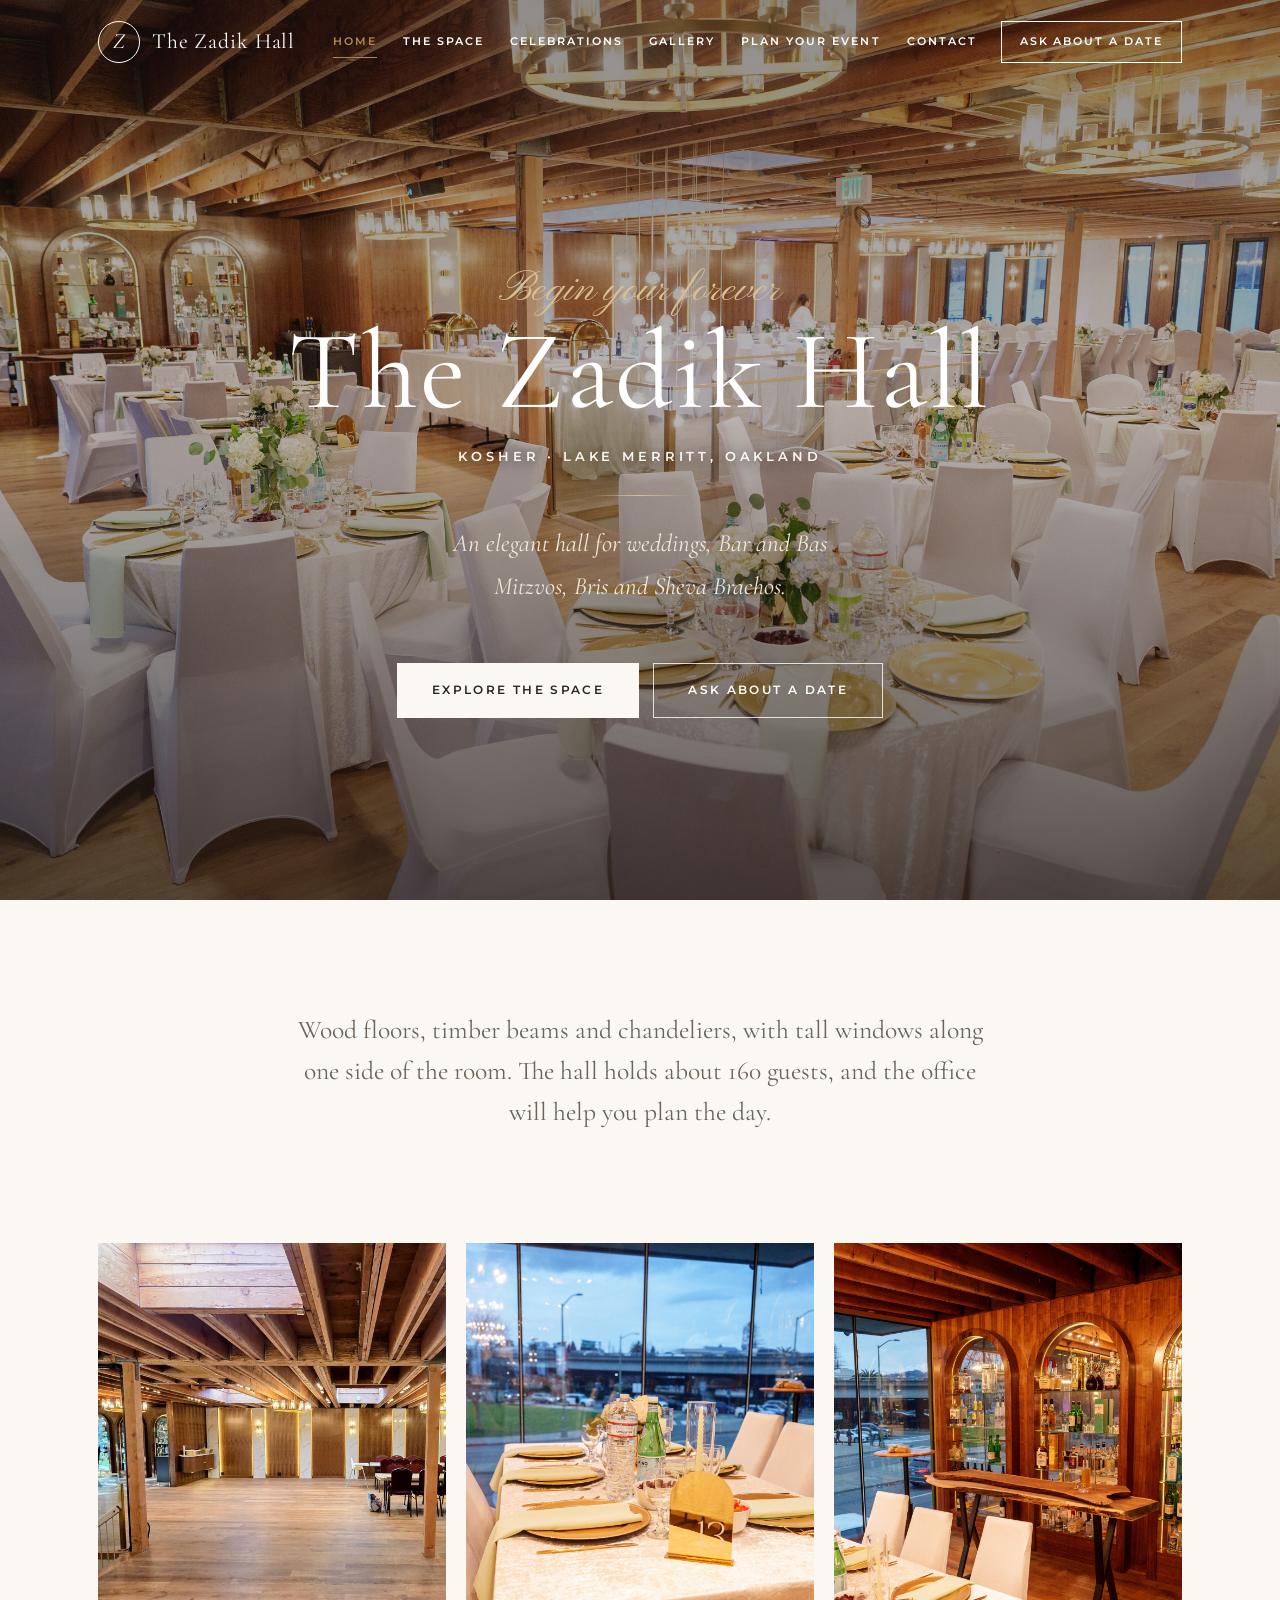
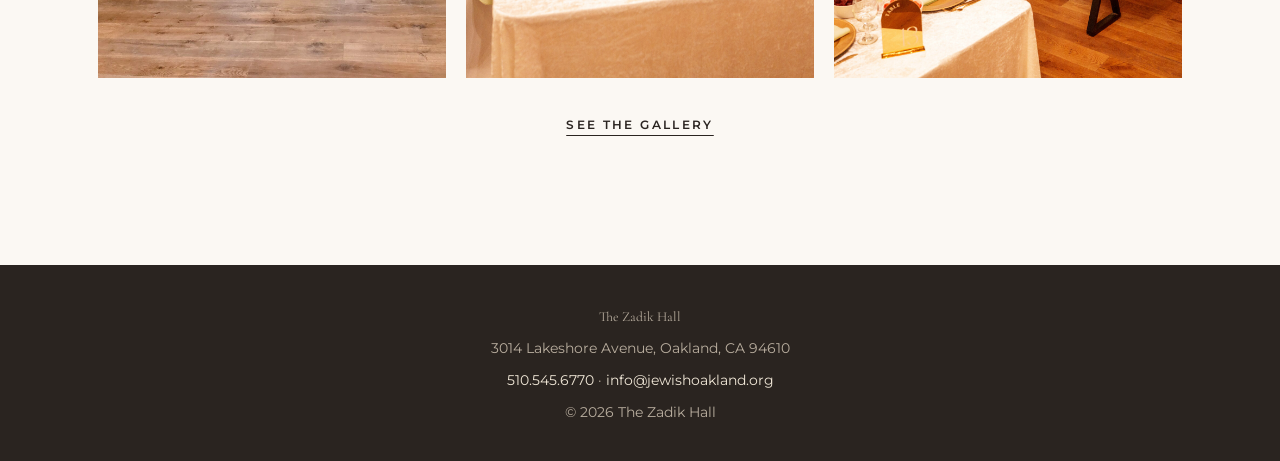
==== commit 7501aa84: "Give Celebrations its own page Add celebrations.html to the menu after The Space, with a section eac" ====
--- a/wedding-hall/index.html
+++ b/wedding-hall/index.html
@@ -23,6 +23,7 @@
     <nav id="nav" class="nav" aria-label="Main">
       <a href="index.html" aria-current="page">Home</a>
       <a href="space.html">The Space</a>
+      <a href="celebrations.html">Celebrations</a>
       <a href="gallery.html">Gallery</a>
       <a href="plan.html">Plan Your Event</a>
       <a href="contact.html">Contact</a>
--- a/wedding-hall/css/styles.css
+++ b/wedding-hall/css/styles.css
@@ -231,7 +231,6 @@
 .feature-photo { overflow: hidden; aspect-ratio: 4 / 3; background: var(--sand); }
 .feature-photo img { width: 100%; height: 100%; object-fit: cover; }
 .feature p { color: var(--muted); }
-.fact { font-family: var(--serif); font-size: 2.6rem; line-height: 1; color: var(--espresso); margin: .2em 0 .3em; }
 
 .info-grid { display: grid; grid-template-columns: repeat(2, minmax(0, 1fr)); gap: 48px 64px; }
 .info-grid p { color: var(--muted); }
@@ -386,6 +385,14 @@
 .form-note { grid-column: 1 / -1; font-size: .88rem; color: var(--muted); margin: 0; }
 .date-note { grid-column: 1 / -1; font-size: .85rem; color: #8a6a2c; margin: 0; min-height: 1.2em; }
 
+.agree { grid-column: 1 / -1; border: 0; padding: 20px 0 0; margin: 0; border-top: 1px solid var(--line); }
+.agree legend { padding: 0; font-size: .7rem; font-weight: 600; letter-spacing: .2em; text-transform: uppercase; color: var(--muted); }
+.agree > p { margin: 8px 0 6px; }
+.check { display: flex; gap: 12px; align-items: flex-start; padding: 11px 0; border-bottom: 1px solid var(--line); font-size: .92rem; line-height: 1.55; cursor: pointer; }
+.check:last-child { border-bottom: 0; }
+.check input { flex: none; width: 18px; height: 18px; margin: 3px 0 0; accent-color: var(--espresso); cursor: pointer; }
+.check a { color: var(--espresso); text-underline-offset: 3px; }
+
 /* Contact */
 .contact-grid { display: grid; grid-template-columns: repeat(3, minmax(0, 1fr)); gap: 24px; margin-bottom: 48px; }
 .contact-card { background: var(--white); border: 1px solid var(--line); padding: 34px 28px; text-align: center; }
@@ -404,7 +411,7 @@
 .site-footer a:hover { color: var(--champagne-soft); }
 
 /* Responsive */
-@media (max-width: 1080px) {
+@media (max-width: 1160px) {
   .menu-toggle { display: block; }
   .nav {
     display: none;
